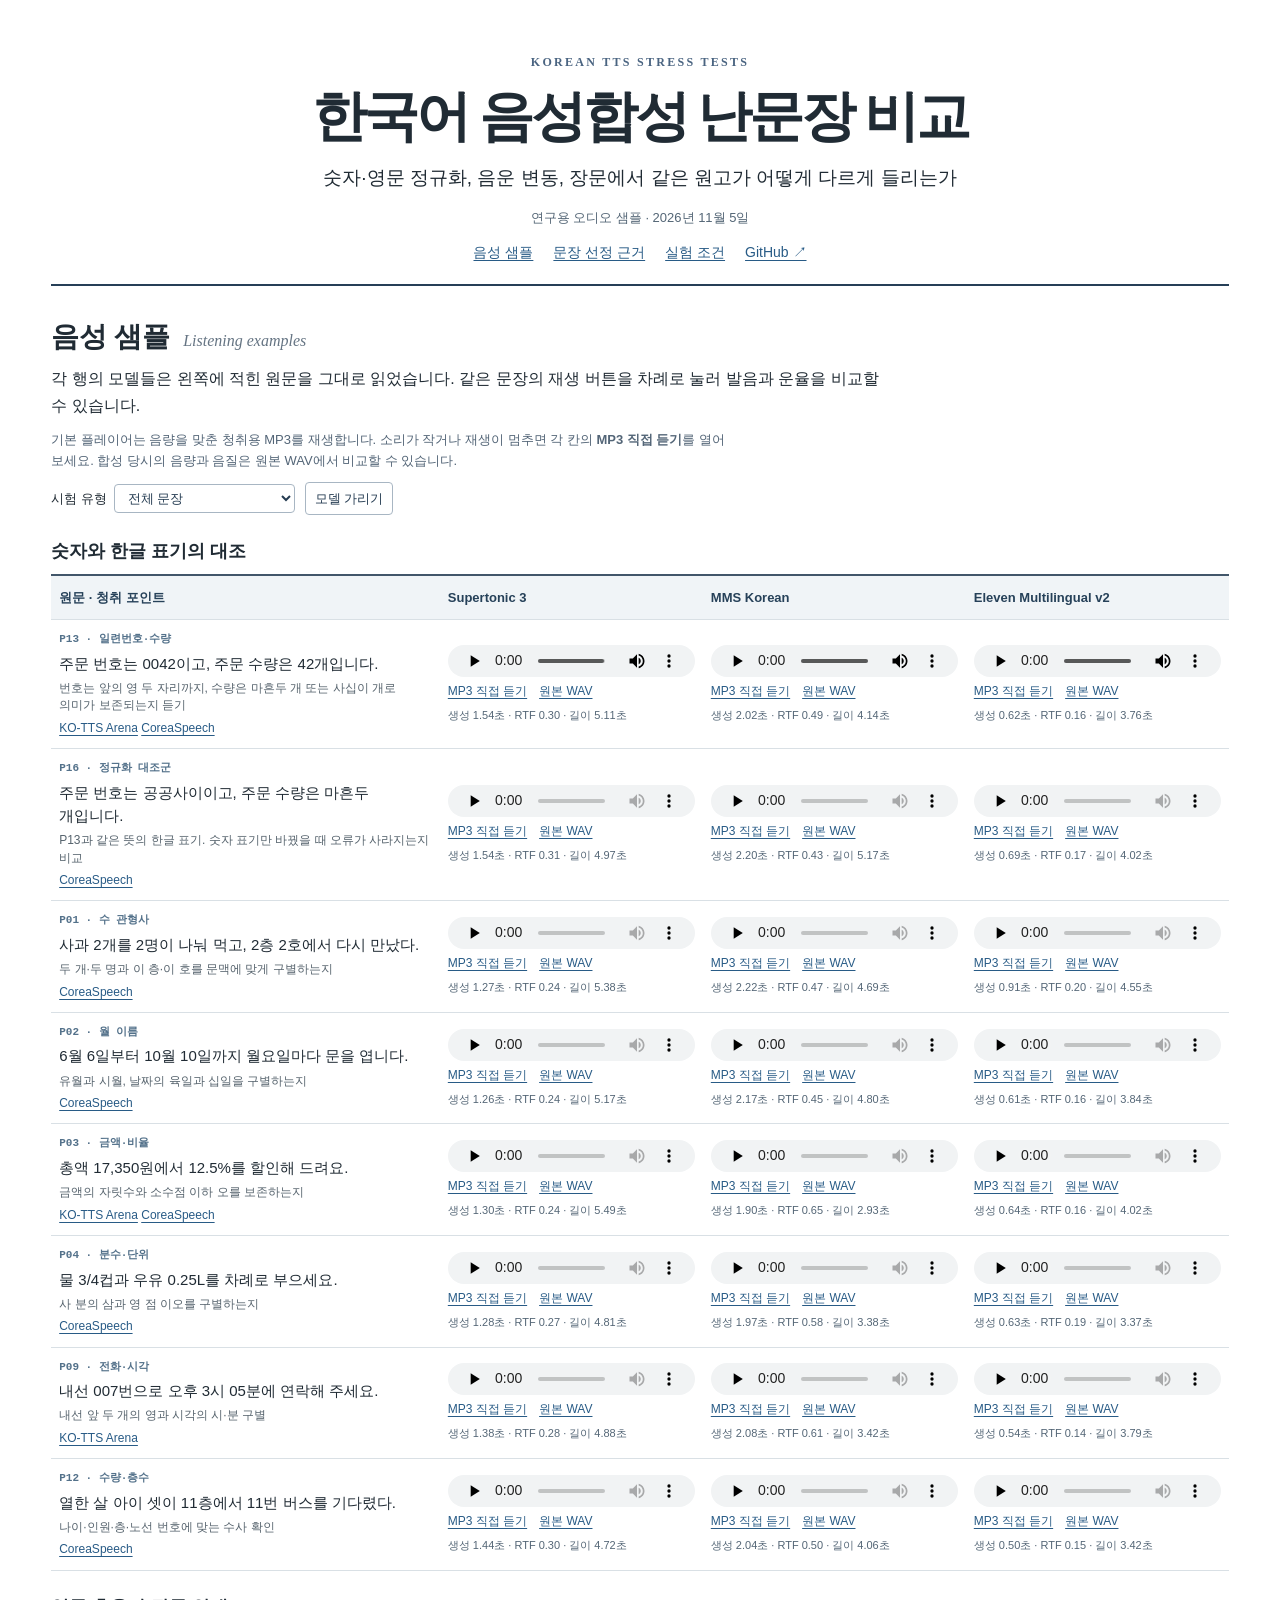
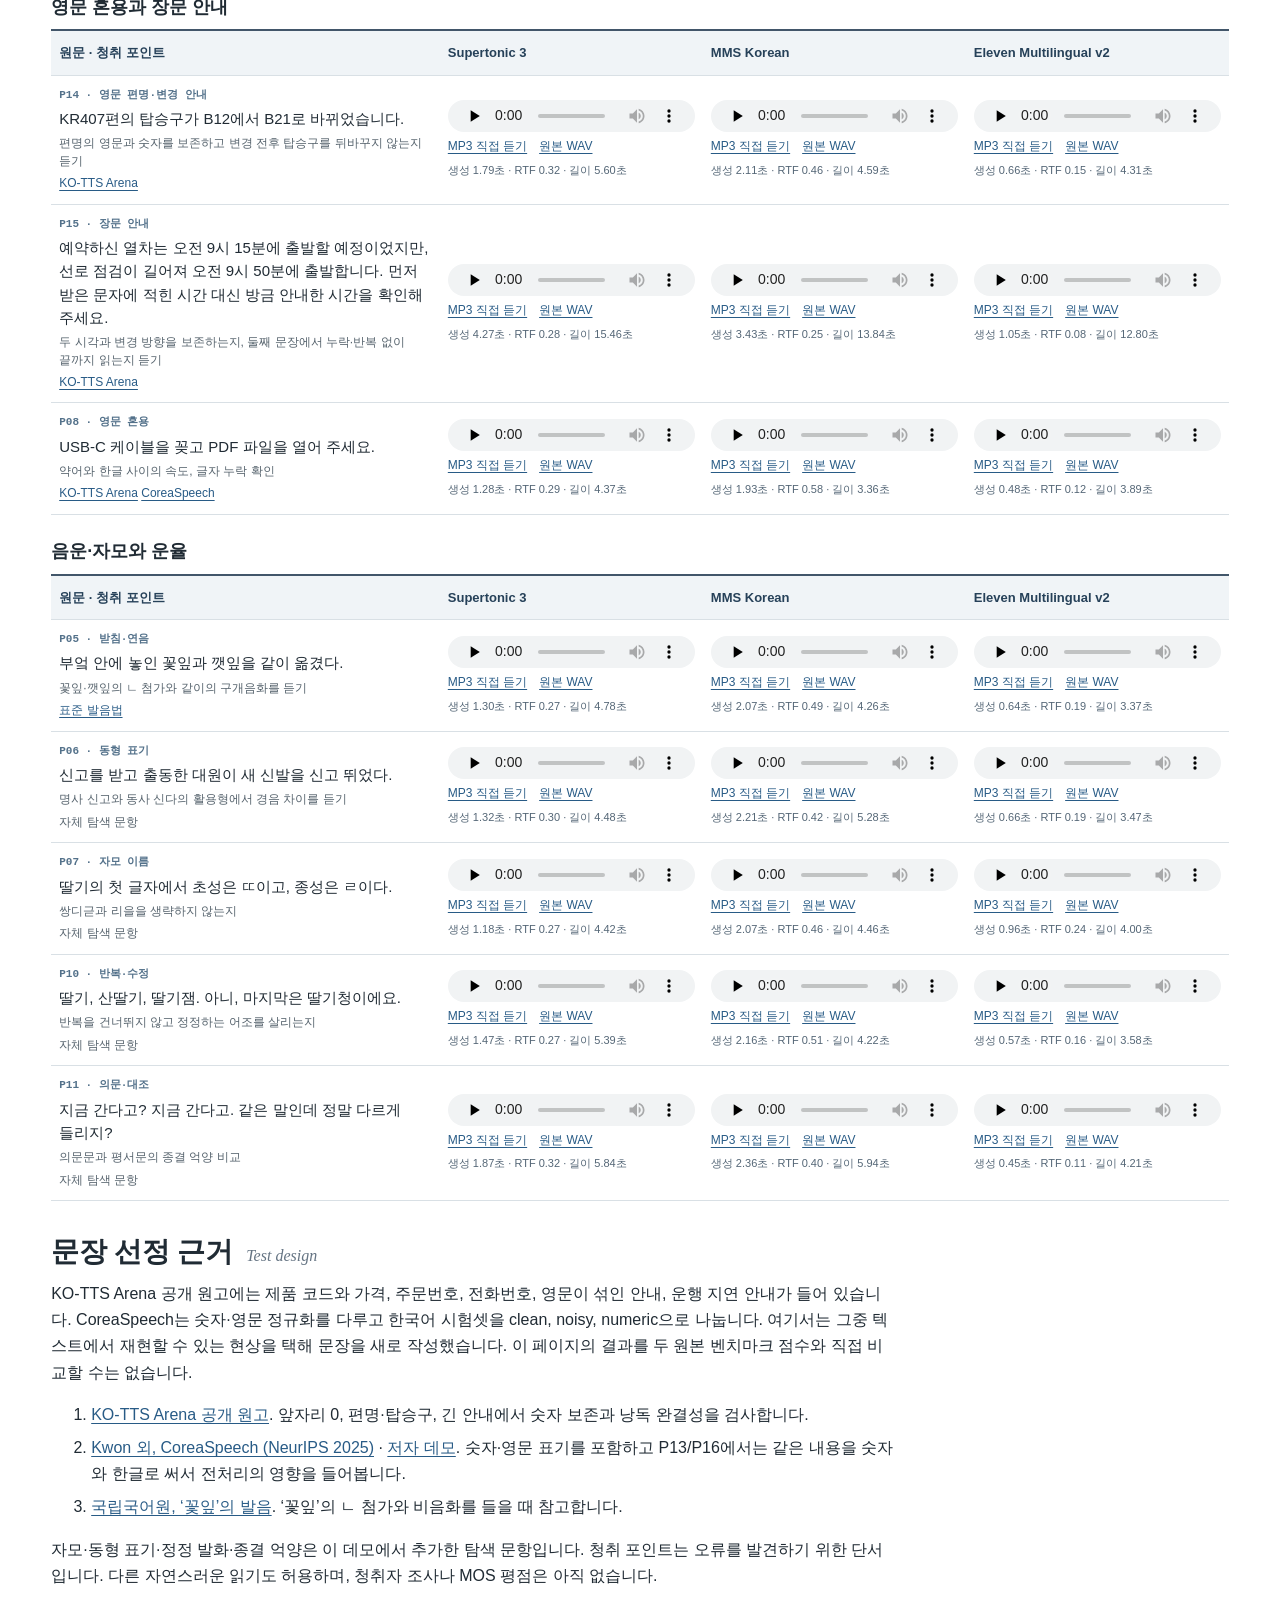
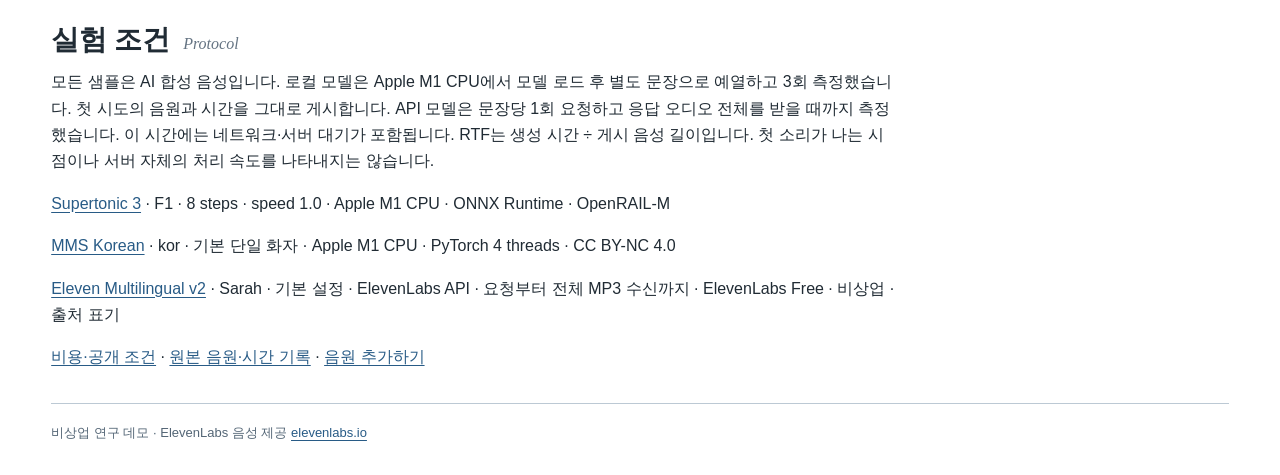
==== index.html @ 8723a8aa "Offer level-matched MP3 playback with direct links and original WAV fallback" ====
<!doctype html>
<html lang="ko"><head><meta charset="utf-8"><meta name="viewport" content="width=device-width, initial-scale=1"><title>한국어 음성합성 난문장 비교 · Korean TTS Stress Tests | elevenlabs.io</title><link rel="stylesheet" href="style.css?v=listen2"></head>
<body><main>
<header><p class="eyebrow">KOREAN TTS STRESS TESTS</p><h1>한국어 음성합성 난문장 비교</h1><p class="subtitle">숫자·영문 정규화, 음운 변동, 장문에서 같은 원고가 어떻게 다르게 들리는가</p><p class="byline">연구용 오디오 샘플 · 2026년 11월 5일</p><nav><a href="#samples">음성 샘플</a><a href="#design">문장 선정 근거</a><a href="#methods">실험 조건</a><a href="https://github.com/june-oh/korean-tts-bench">GitHub ↗</a></nav></header>
<section id="samples"><h2>음성 샘플 <small>Listening examples</small></h2>
<p>각 행의 모델들은 왼쪽에 적힌 원문을 그대로 읽었습니다. 같은 문장의 재생 버튼을 차례로 눌러 발음과 운율을 비교할 수 있습니다.</p>
<p class="audio-help">기본 플레이어는 음량을 맞춘 청취용 MP3를 재생합니다. 소리가 작거나 재생이 멈추면 각 칸의 <b>MP3 직접 듣기</b>를 열어 보세요. 합성 당시의 음량과 음질은 원본 WAV에서 비교할 수 있습니다.</p><div class="tools"><label>시험 유형 <select id="group"><option value="">전체 문장</option></select></label><button id="blind" aria-pressed="false">모델 가리기</button></div>
<div id="tables" aria-live="polite">음원 목록을 불러오는 중…</div></section>
<section id="design"><h2>문장 선정 근거 <small>Test design</small></h2>
<p>KO-TTS Arena 공개 원고에는 제품 코드와 가격, 주문번호, 전화번호, 영문이 섞인 안내, 운행 지연 안내가 들어 있습니다. CoreaSpeech는 숫자·영문 정규화를 다루고 한국어 시험셋을 clean, noisy, numeric으로 나눕니다. 여기서는 그중 텍스트에서 재현할 수 있는 현상을 택해 문장을 새로 작성했습니다. 이 페이지의 결과를 두 원본 벤치마크 점수와 직접 비교할 수는 없습니다.</p>
<ol><li id="ref-arena"><a href="https://huggingface.co/spaces/channelcorp/KO-TTS-Arena/blob/30278887183752f87eae32811a807651845f886c/ko_prompts.json">KO-TTS Arena 공개 원고</a>. 앞자리 0, 편명·탑승구, 긴 안내에서 숫자 보존과 낭독 완결성을 검사합니다.</li>
<li id="ref-corea"><a href="https://openreview.net/forum?id=8nHq0IIwpd">Kwon 외, CoreaSpeech (NeurIPS 2025)</a> · <a href="https://coreaspeech.github.io/demo/">저자 데모</a>. 숫자·영문 표기를 포함하고 P13/P16에서는 같은 내용을 숫자와 한글로 써서 전처리의 영향을 들어봅니다.</li>
<li id="ref-nikl"><a href="https://www.korean.go.kr/front/onlineQna/onlineQnaView.do?mn_id=216&amp;qna_seq=313560">국립국어원, ‘꽃잎’의 발음</a>. ‘꽃잎’의 ㄴ 첨가와 비음화를 들을 때 참고합니다.</li></ol>
<p>자모·동형 표기·정정 발화·종결 억양은 이 데모에서 추가한 탐색 문항입니다. 청취 포인트는 오류를 발견하기 위한 단서입니다. 다른 자연스러운 읽기도 허용하며, 청취자 조사나 MOS 평점은 아직 없습니다.</p></section>
<section id="methods"><h2>실험 조건 <small>Protocol</small></h2>
<p>모든 샘플은 AI 합성 음성입니다. 로컬 모델은 Apple M1 CPU에서 모델 로드 후 별도 문장으로 예열하고 3회 측정했습니다. 첫 시도의 음원과 시간을 그대로 게시합니다. API 모델은 문장당 1회 요청하고 응답 오디오 전체를 받을 때까지 측정했습니다. 이 시간에는 네트워크·서버 대기가 포함됩니다. RTF는 생성 시간 ÷ 게시 음성 길이입니다. 첫 소리가 나는 시점이나 서버 자체의 처리 속도를 나타내지는 않습니다.</p><div id="models"></div>
<p><a href="https://github.com/june-oh/korean-tts-bench#비용과-공개-조건">비용·공개 조건</a> · <a href="https://github.com/june-oh/korean-tts-bench/tree/main/audio">원본 음원·시간 기록</a> · <a href="https://github.com/june-oh/korean-tts-bench#음원-추가하기">음원 추가하기</a></p></section>
<footer>비상업 연구 데모 · ElevenLabs 음성 제공 <a href="https://elevenlabs.io/">elevenlabs.io</a></footer>
</main><script type="module" src="app.js?v=listen2"></script></body></html>
---- style.css ----
:root{font-family:-apple-system,BlinkMacSystemFont,"Apple SD Gothic Neo","Malgun Gothic",sans-serif;color:#202b34;background:#fff;line-height:1.65;scroll-behavior:smooth}*{box-sizing:border-box}body{margin:0}main{max-width:1340px;margin:auto;padding:0 clamp(16px,4vw,60px)}a{color:#285b86;text-underline-offset:3px}header{text-align:center;padding:42px 0 20px;border-bottom:2px solid #263f57}h1,h2{font-family:ui-serif,Georgia,"AppleMyungjo","Nanum Myeongjo",serif}h1{font-size:clamp(30px,5vw,55px);line-height:1.23;letter-spacing:-.055em;margin:12px 0}.eyebrow{font:600 12px/1.4 Georgia,serif;letter-spacing:.19em;color:#4a6481}.subtitle{font-size:clamp(15px,2vw,19px);margin:9px 0}.byline,footer,.meta{color:#546676;font-size:13px}nav{display:flex;justify-content:center;gap:20px;flex-wrap:wrap;font-size:14px}section{margin:32px 0;scroll-margin-top:12px}h2{margin:0 0 6px;font-size:28px;line-height:1.35}h2 small{font:italic 16px Georgia,serif;color:#657483;margin-left:6px}section>p{max-width:95ch;margin:10px 0}h3{font-size:18px;margin:22px 0 7px}.tools{display:flex;align-items:center;gap:10px;font-size:13px}.tools select,button{font:inherit;color:#253c52;background:#fff;border:1px solid #a8b6c3;border-radius:4px;padding:5px 9px}.tools label{display:flex;align-items:center;gap:7px}button,select{cursor:pointer}button[aria-pressed=true]{background:#243e59;color:white}.scroll{overflow-x:auto}table{width:100%;border-collapse:collapse;table-layout:fixed;border-top:2px solid #42566a}th,td{padding:11px 8px;border-bottom:1px solid #d9e0e5;vertical-align:middle}thead th{font-size:13px;background:#f0f4f7;color:#264159;text-align:left}tbody th{font-size:15px;text-align:left;font-weight:500;line-height:1.55;word-break:keep-all}.code{font:600 11px/1.5 ui-monospace,monospace;color:#53718a;display:block;margin-bottom:4px}.hint{display:block;font-size:12px;line-height:1.45;color:#56636d;font-weight:400;margin-top:5px}audio{display:block;width:100%;height:32px}.meta{font-size:11px;margin:4px 0 0;font-variant-numeric:tabular-nums}footer{border-top:1px solid #bcc9d4;padding:18px 0 32px}#design,#methods{max-width:96ch}li{margin:.4em 0}@media(max-width:800px){header{padding-top:25px}.scroll table{min-width:740px}nav{gap:12px}.scroll{padding-bottom:5px}h2{font-size:23px}.scroll:focus-visible{outline:2px solid #285b86}}

.filelinks{display:flex;flex-wrap:wrap;gap:3px 12px;font-size:12px;margin-top:5px}.audio-help{color:#536577;font-size:13px}
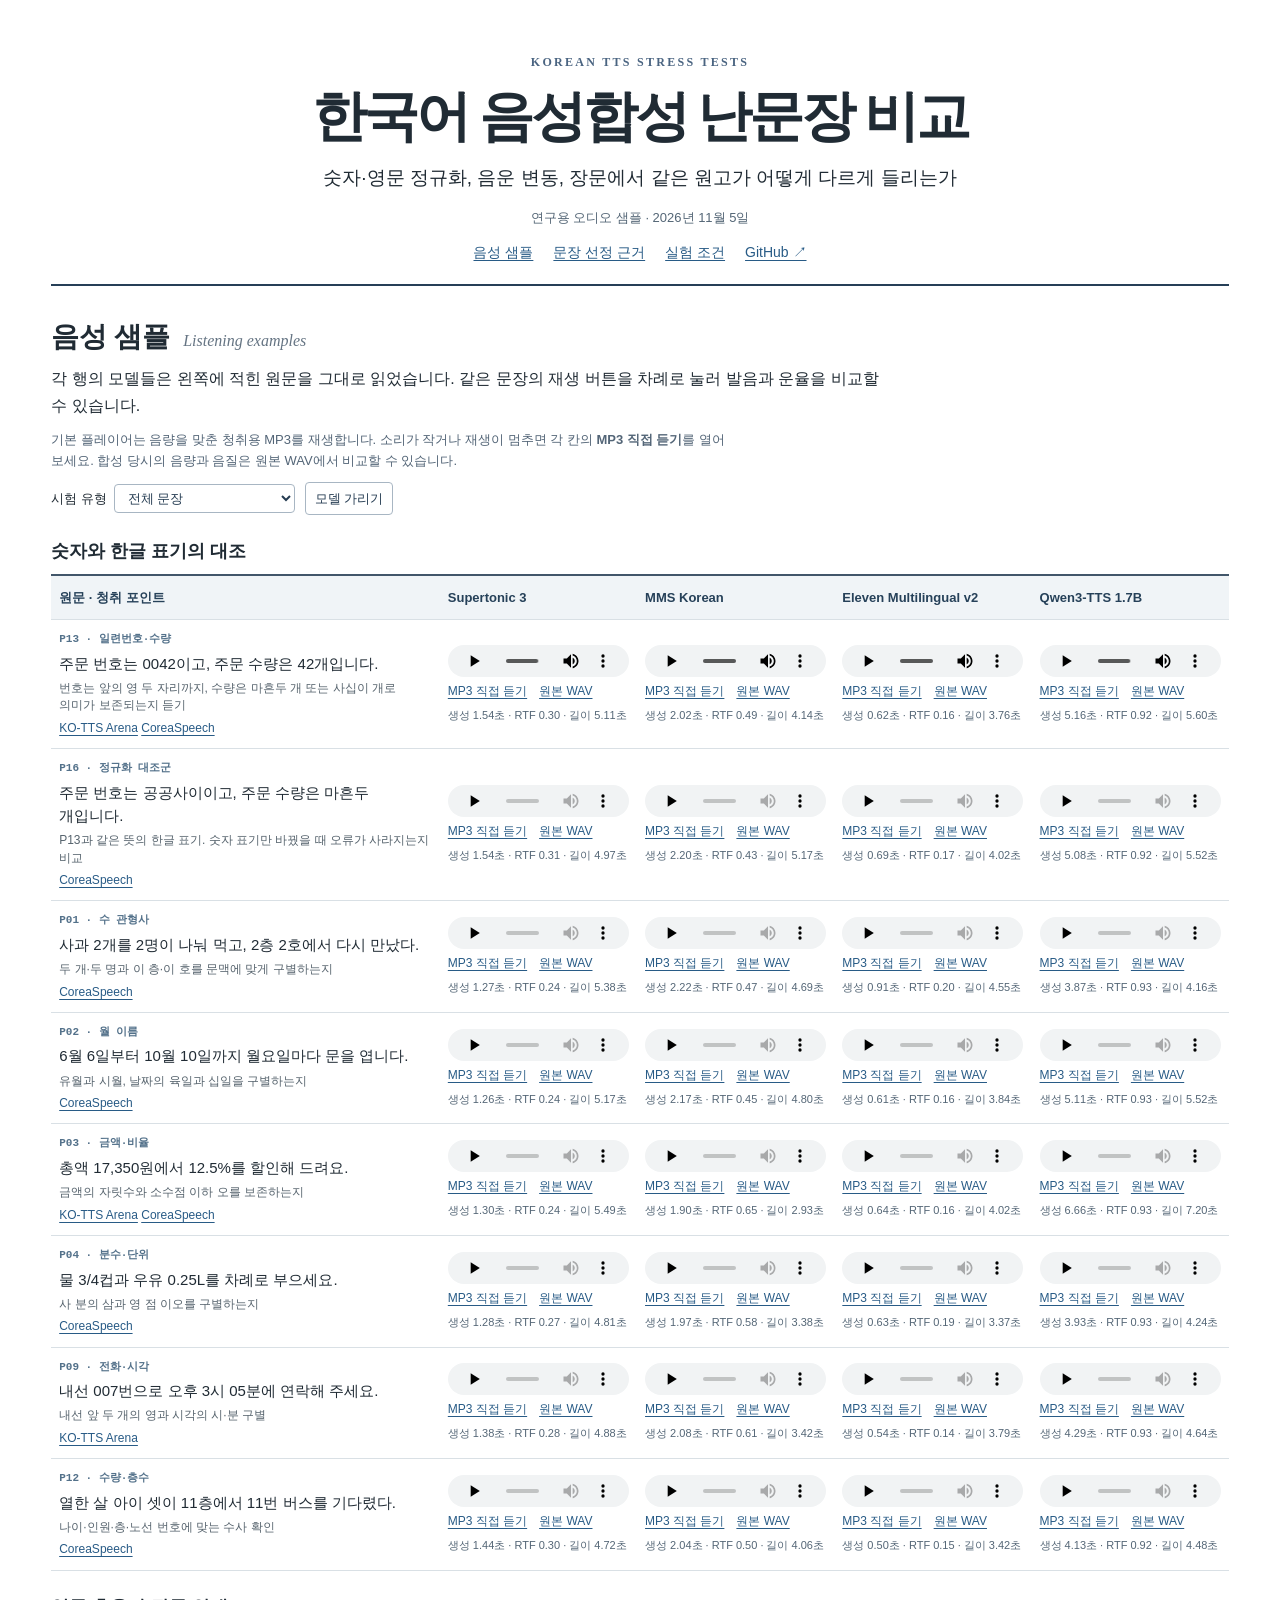
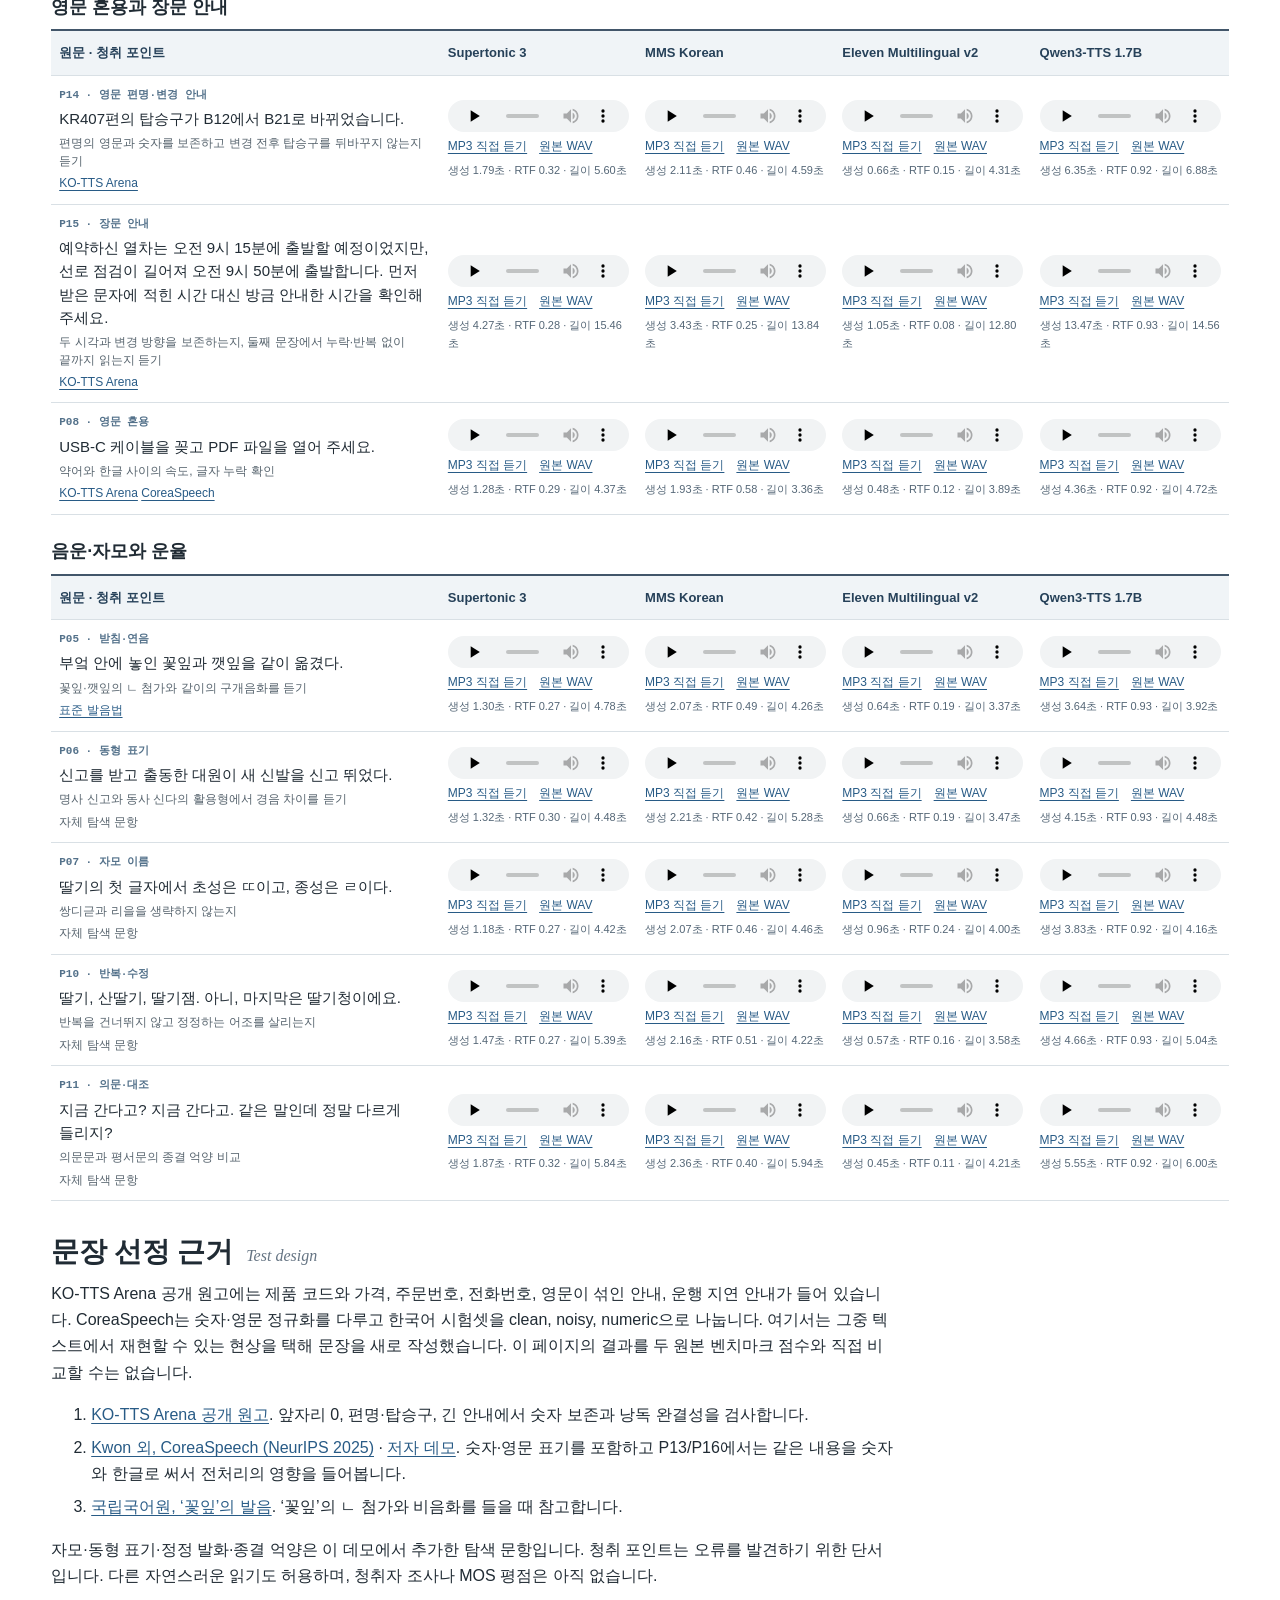
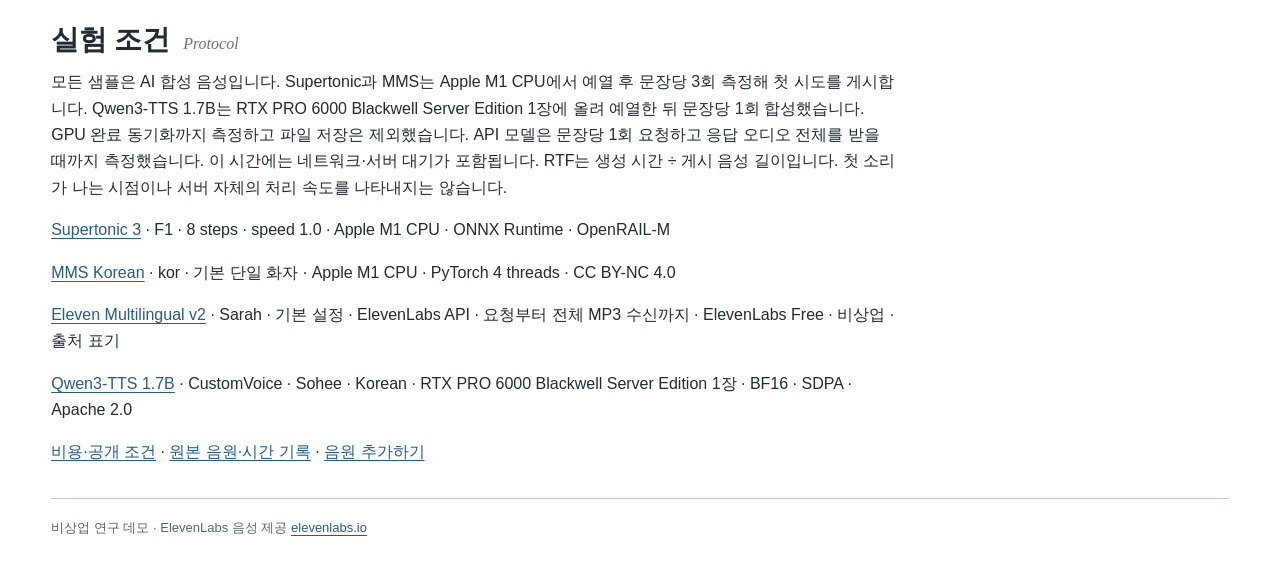
==== commit 33d6e2b3: "Add 16 measured Qwen3-TTS CustomVoice samples from an on-prem Blackwell GPU" ====
--- a/index.html
+++ b/index.html
@@ -1,5 +1,5 @@
 <!doctype html>
-<html lang="ko"><head><meta charset="utf-8"><meta name="viewport" content="width=device-width, initial-scale=1"><title>한국어 음성합성 난문장 비교 · Korean TTS Stress Tests | elevenlabs.io</title><link rel="stylesheet" href="style.css?v=listen2"></head>
+<html lang="ko"><head><meta charset="utf-8"><meta name="viewport" content="width=device-width, initial-scale=1"><title>한국어 음성합성 난문장 비교 · Korean TTS Stress Tests | elevenlabs.io</title><link rel="stylesheet" href="style.css?v=listen4"></head>
 <body><main>
 <header><p class="eyebrow">KOREAN TTS STRESS TESTS</p><h1>한국어 음성합성 난문장 비교</h1><p class="subtitle">숫자·영문 정규화, 음운 변동, 장문에서 같은 원고가 어떻게 다르게 들리는가</p><p class="byline">연구용 오디오 샘플 · 2026년 11월 5일</p><nav><a href="#samples">음성 샘플</a><a href="#design">문장 선정 근거</a><a href="#methods">실험 조건</a><a href="https://github.com/june-oh/korean-tts-bench">GitHub ↗</a></nav></header>
 <section id="samples"><h2>음성 샘플 <small>Listening examples</small></h2>
@@ -13,7 +13,7 @@
 <li id="ref-nikl"><a href="https://www.korean.go.kr/front/onlineQna/onlineQnaView.do?mn_id=216&amp;qna_seq=313560">국립국어원, ‘꽃잎’의 발음</a>. ‘꽃잎’의 ㄴ 첨가와 비음화를 들을 때 참고합니다.</li></ol>
 <p>자모·동형 표기·정정 발화·종결 억양은 이 데모에서 추가한 탐색 문항입니다. 청취 포인트는 오류를 발견하기 위한 단서입니다. 다른 자연스러운 읽기도 허용하며, 청취자 조사나 MOS 평점은 아직 없습니다.</p></section>
 <section id="methods"><h2>실험 조건 <small>Protocol</small></h2>
-<p>모든 샘플은 AI 합성 음성입니다. 로컬 모델은 Apple M1 CPU에서 모델 로드 후 별도 문장으로 예열하고 3회 측정했습니다. 첫 시도의 음원과 시간을 그대로 게시합니다. API 모델은 문장당 1회 요청하고 응답 오디오 전체를 받을 때까지 측정했습니다. 이 시간에는 네트워크·서버 대기가 포함됩니다. RTF는 생성 시간 ÷ 게시 음성 길이입니다. 첫 소리가 나는 시점이나 서버 자체의 처리 속도를 나타내지는 않습니다.</p><div id="models"></div>
+<p>모든 샘플은 AI 합성 음성입니다. Supertonic과 MMS는 Apple M1 CPU에서 예열 후 문장당 3회 측정해 첫 시도를 게시합니다. Qwen3-TTS 1.7B는 RTX PRO 6000 Blackwell Server Edition 1장에 올려 예열한 뒤 문장당 1회 합성했습니다. GPU 완료 동기화까지 측정하고 파일 저장은 제외했습니다. API 모델은 문장당 1회 요청하고 응답 오디오 전체를 받을 때까지 측정했습니다. 이 시간에는 네트워크·서버 대기가 포함됩니다. RTF는 생성 시간 ÷ 게시 음성 길이입니다. 첫 소리가 나는 시점이나 서버 자체의 처리 속도를 나타내지는 않습니다.</p><div id="models"></div>
 <p><a href="https://github.com/june-oh/korean-tts-bench#비용과-공개-조건">비용·공개 조건</a> · <a href="https://github.com/june-oh/korean-tts-bench/tree/main/audio">원본 음원·시간 기록</a> · <a href="https://github.com/june-oh/korean-tts-bench#음원-추가하기">음원 추가하기</a></p></section>
 <footer>비상업 연구 데모 · ElevenLabs 음성 제공 <a href="https://elevenlabs.io/">elevenlabs.io</a></footer>
-</main><script type="module" src="app.js?v=listen2"></script></body></html>
+</main><script type="module" src="app.js?v=listen4"></script></body></html>
--- a/style.css
+++ b/style.css
@@ -1,3 +1,5 @@
 :root{font-family:-apple-system,BlinkMacSystemFont,"Apple SD Gothic Neo","Malgun Gothic",sans-serif;color:#202b34;background:#fff;line-height:1.65;scroll-behavior:smooth}*{box-sizing:border-box}body{margin:0}main{max-width:1340px;margin:auto;padding:0 clamp(16px,4vw,60px)}a{color:#285b86;text-underline-offset:3px}header{text-align:center;padding:42px 0 20px;border-bottom:2px solid #263f57}h1,h2{font-family:ui-serif,Georgia,"AppleMyungjo","Nanum Myeongjo",serif}h1{font-size:clamp(30px,5vw,55px);line-height:1.23;letter-spacing:-.055em;margin:12px 0}.eyebrow{font:600 12px/1.4 Georgia,serif;letter-spacing:.19em;color:#4a6481}.subtitle{font-size:clamp(15px,2vw,19px);margin:9px 0}.byline,footer,.meta{color:#546676;font-size:13px}nav{display:flex;justify-content:center;gap:20px;flex-wrap:wrap;font-size:14px}section{margin:32px 0;scroll-margin-top:12px}h2{margin:0 0 6px;font-size:28px;line-height:1.35}h2 small{font:italic 16px Georgia,serif;color:#657483;margin-left:6px}section>p{max-width:95ch;margin:10px 0}h3{font-size:18px;margin:22px 0 7px}.tools{display:flex;align-items:center;gap:10px;font-size:13px}.tools select,button{font:inherit;color:#253c52;background:#fff;border:1px solid #a8b6c3;border-radius:4px;padding:5px 9px}.tools label{display:flex;align-items:center;gap:7px}button,select{cursor:pointer}button[aria-pressed=true]{background:#243e59;color:white}.scroll{overflow-x:auto}table{width:100%;border-collapse:collapse;table-layout:fixed;border-top:2px solid #42566a}th,td{padding:11px 8px;border-bottom:1px solid #d9e0e5;vertical-align:middle}thead th{font-size:13px;background:#f0f4f7;color:#264159;text-align:left}tbody th{font-size:15px;text-align:left;font-weight:500;line-height:1.55;word-break:keep-all}.code{font:600 11px/1.5 ui-monospace,monospace;color:#53718a;display:block;margin-bottom:4px}.hint{display:block;font-size:12px;line-height:1.45;color:#56636d;font-weight:400;margin-top:5px}audio{display:block;width:100%;height:32px}.meta{font-size:11px;margin:4px 0 0;font-variant-numeric:tabular-nums}footer{border-top:1px solid #bcc9d4;padding:18px 0 32px}#design,#methods{max-width:96ch}li{margin:.4em 0}@media(max-width:800px){header{padding-top:25px}.scroll table{min-width:740px}nav{gap:12px}.scroll{padding-bottom:5px}h2{font-size:23px}.scroll:focus-visible{outline:2px solid #285b86}}
 
 .filelinks{display:flex;flex-wrap:wrap;gap:3px 12px;font-size:12px;margin-top:5px}.audio-help{color:#536577;font-size:13px}
+
+@media(max-width:980px){.scroll table{min-width:940px}}
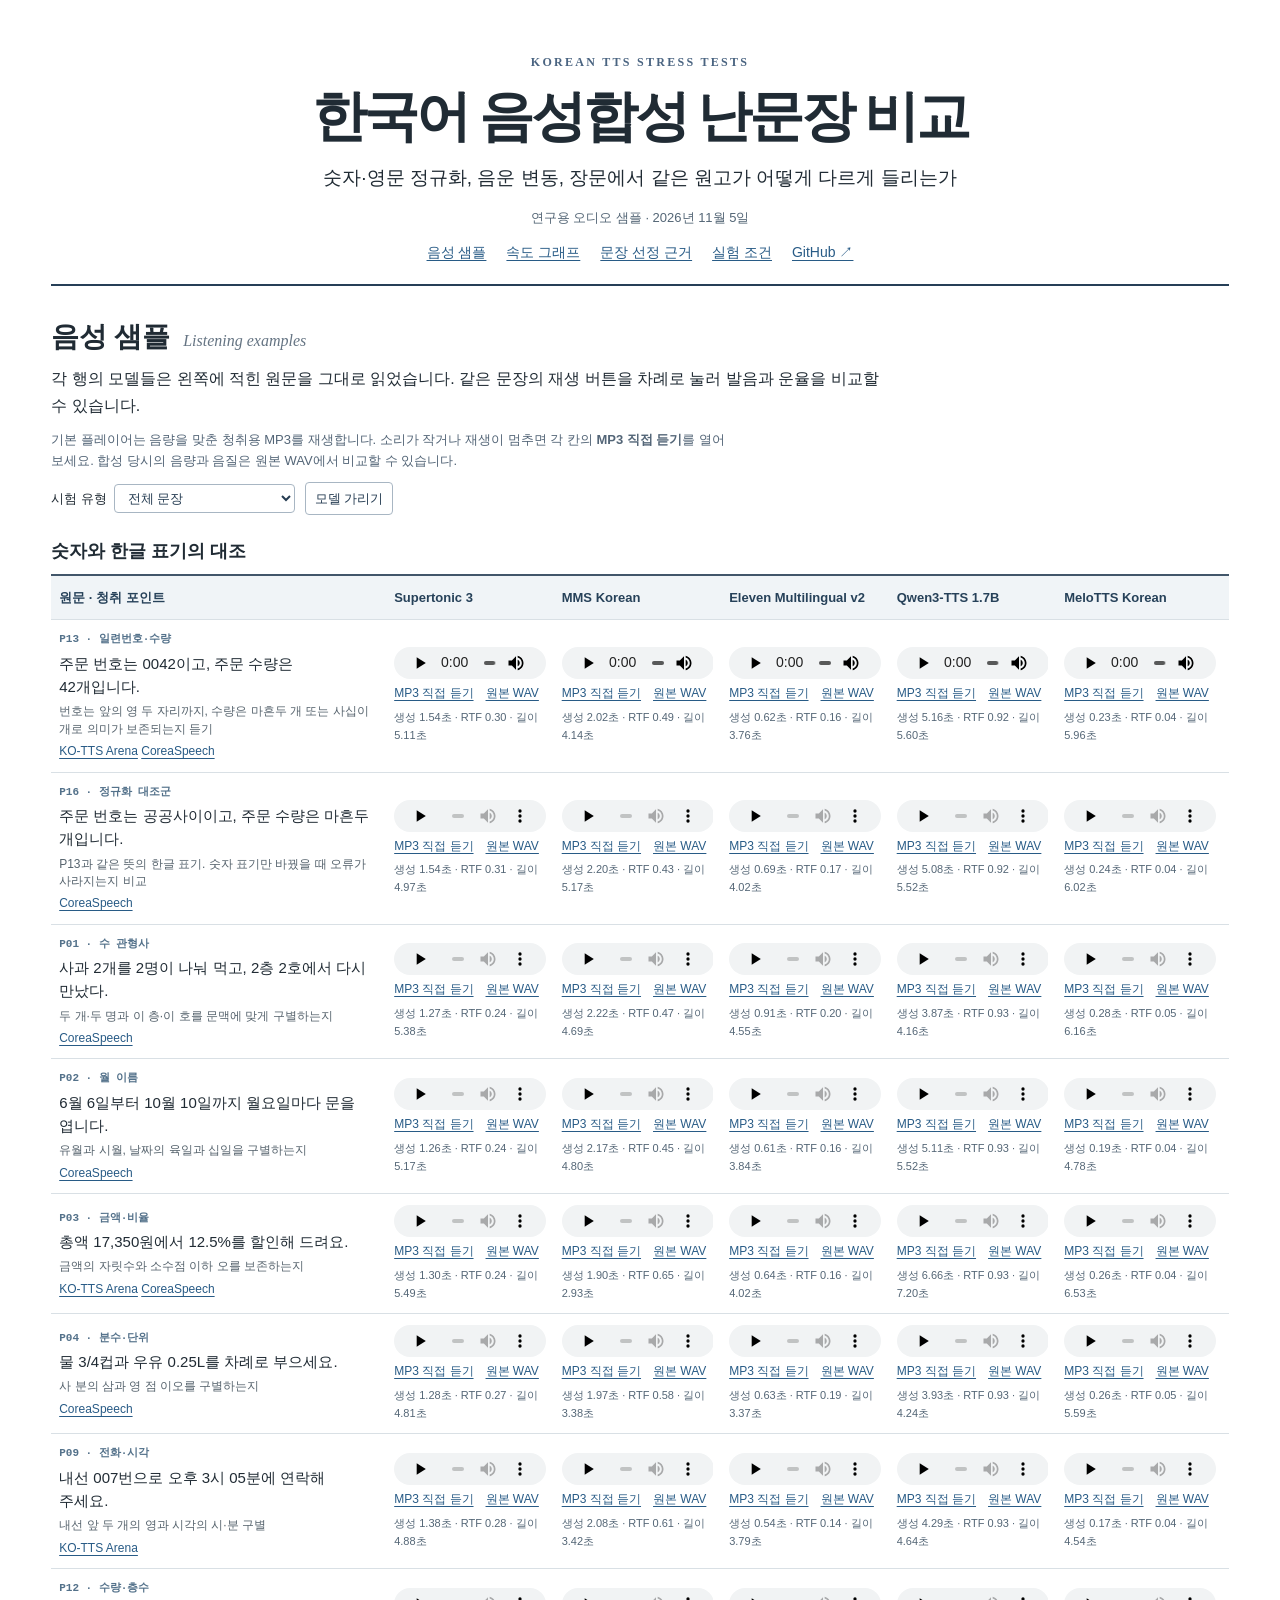
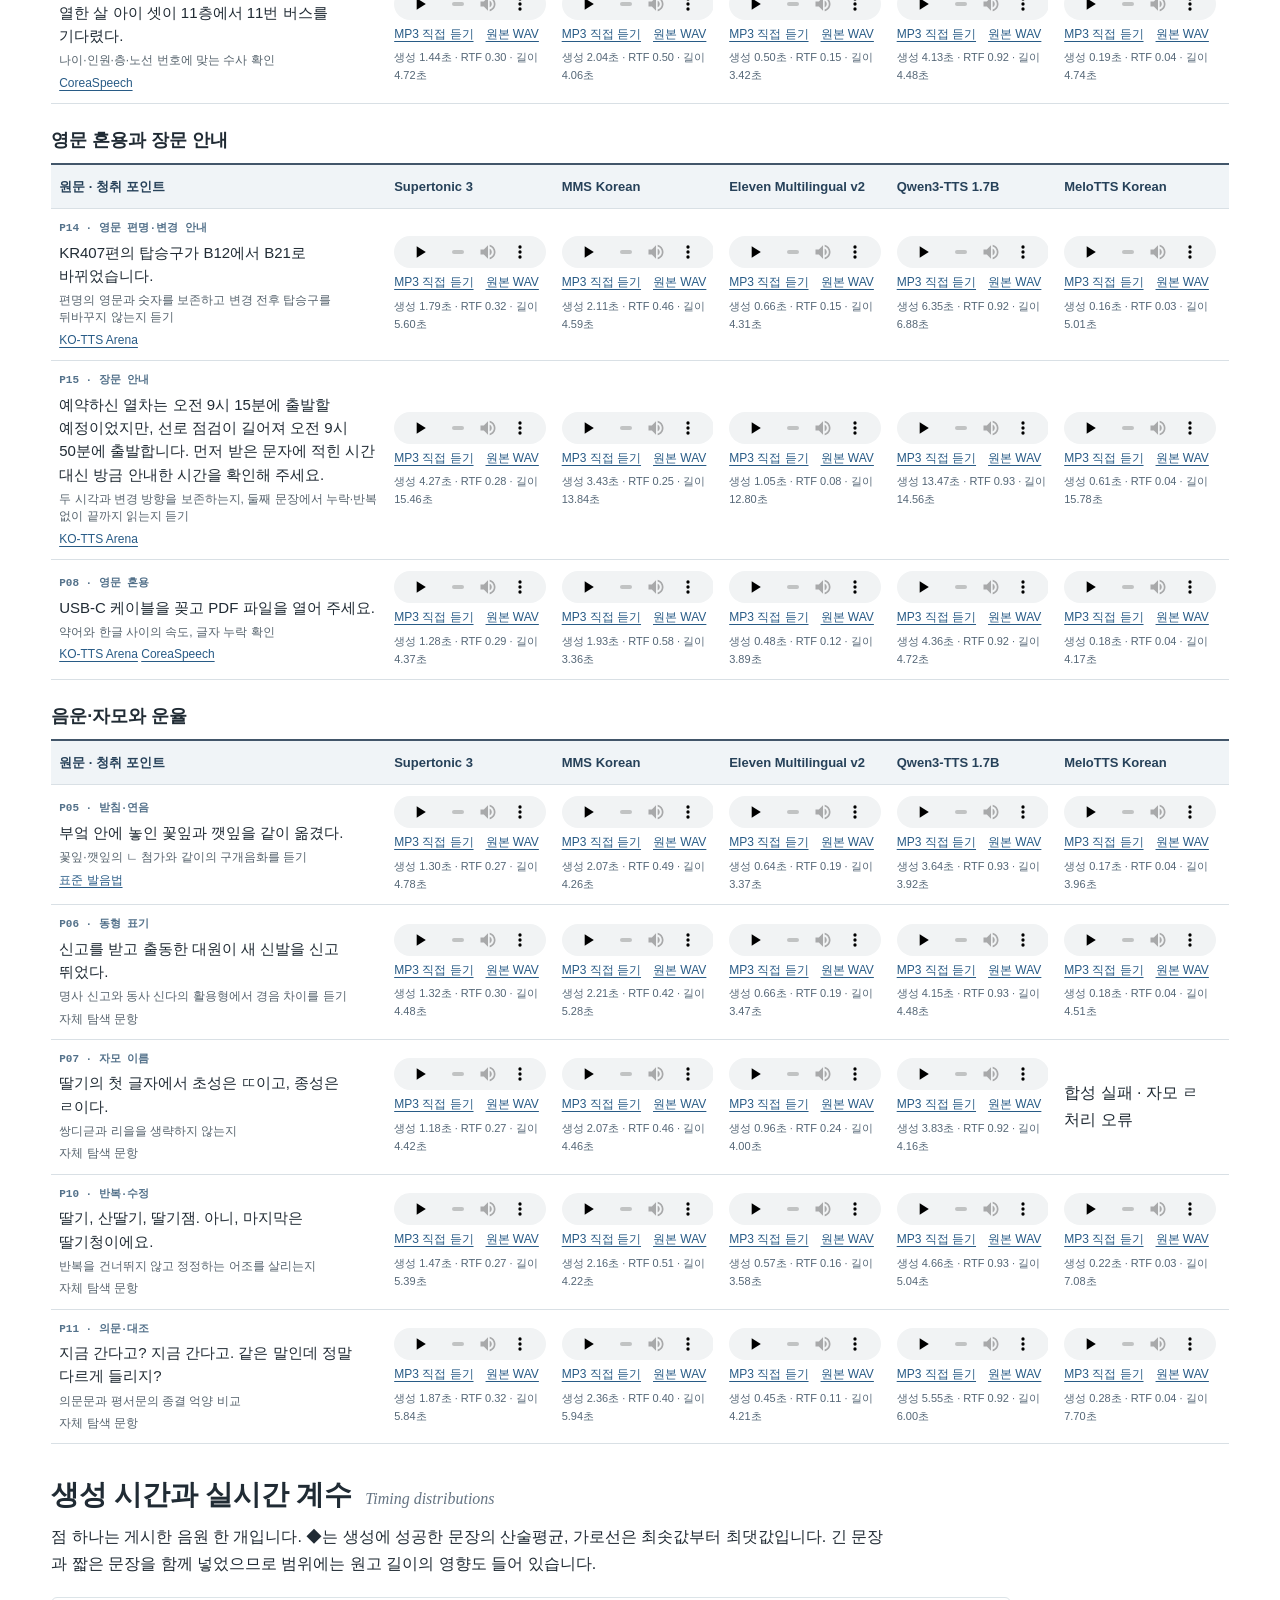
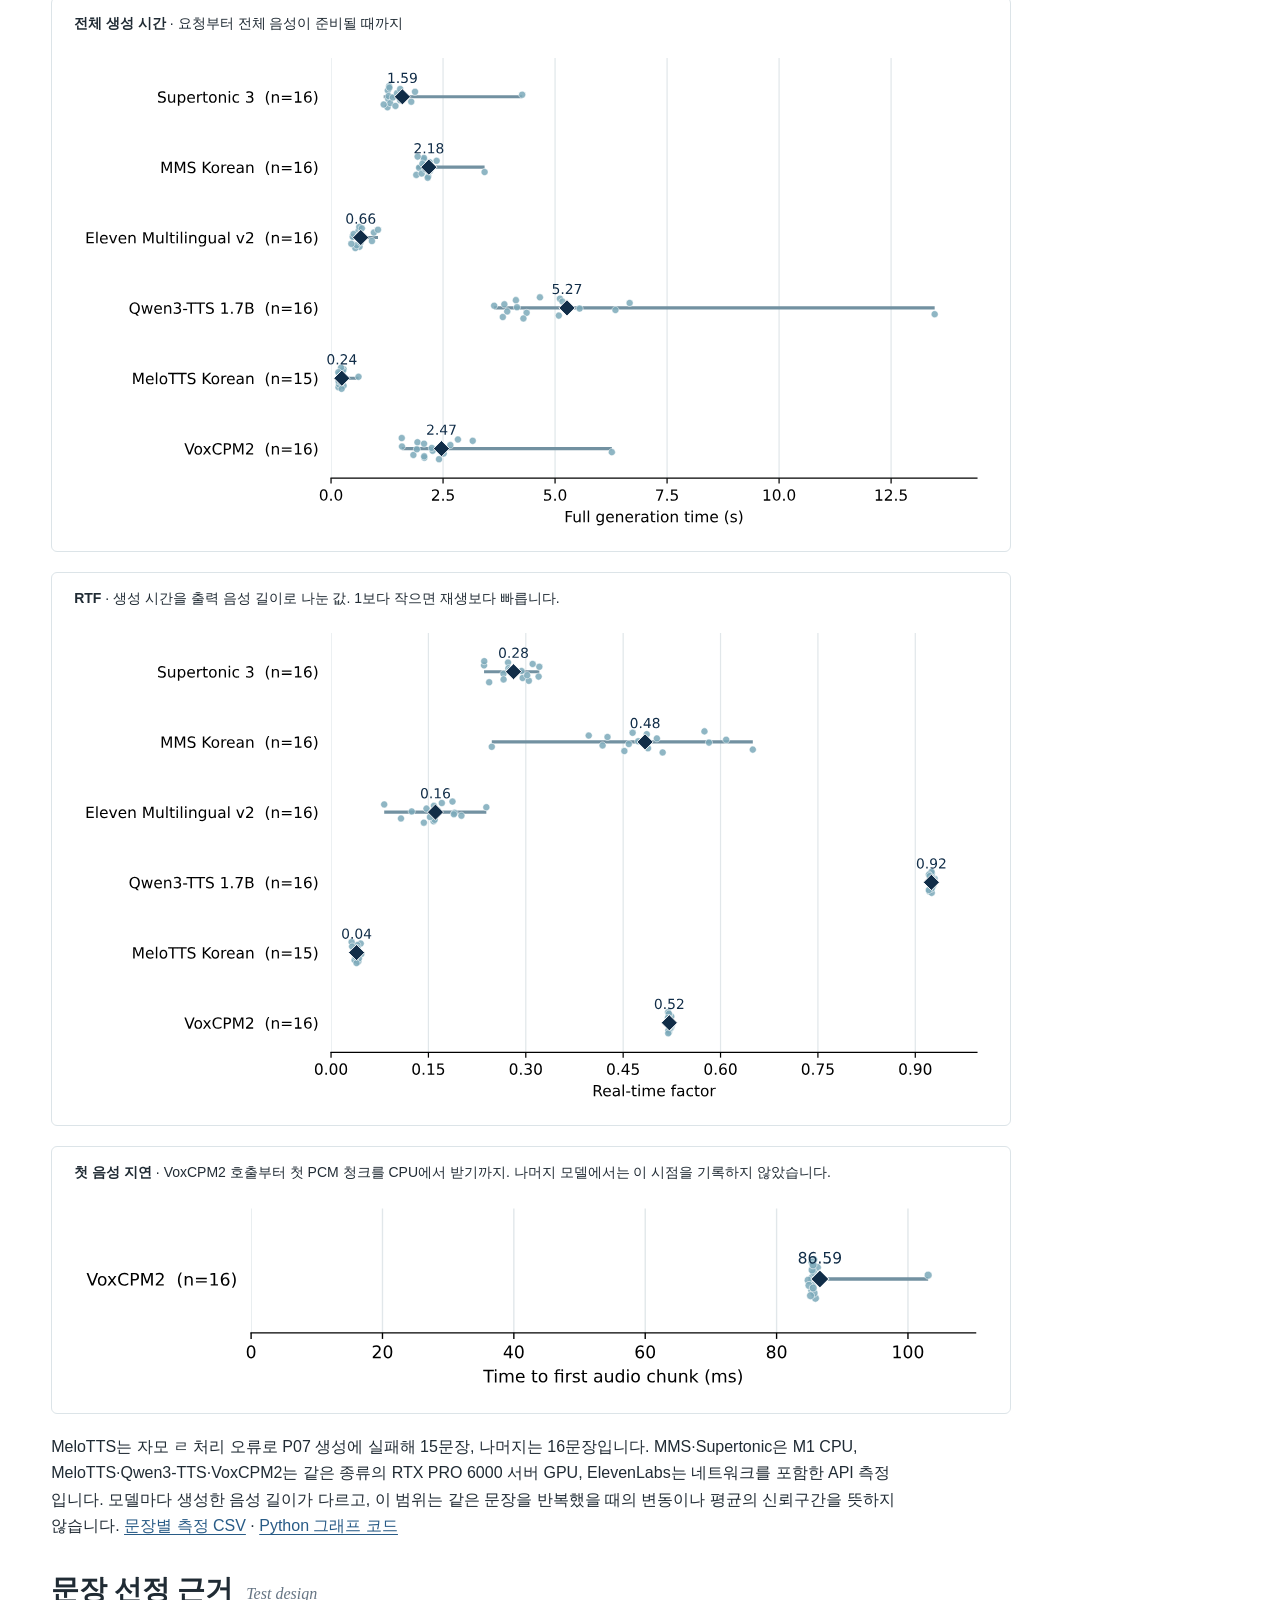
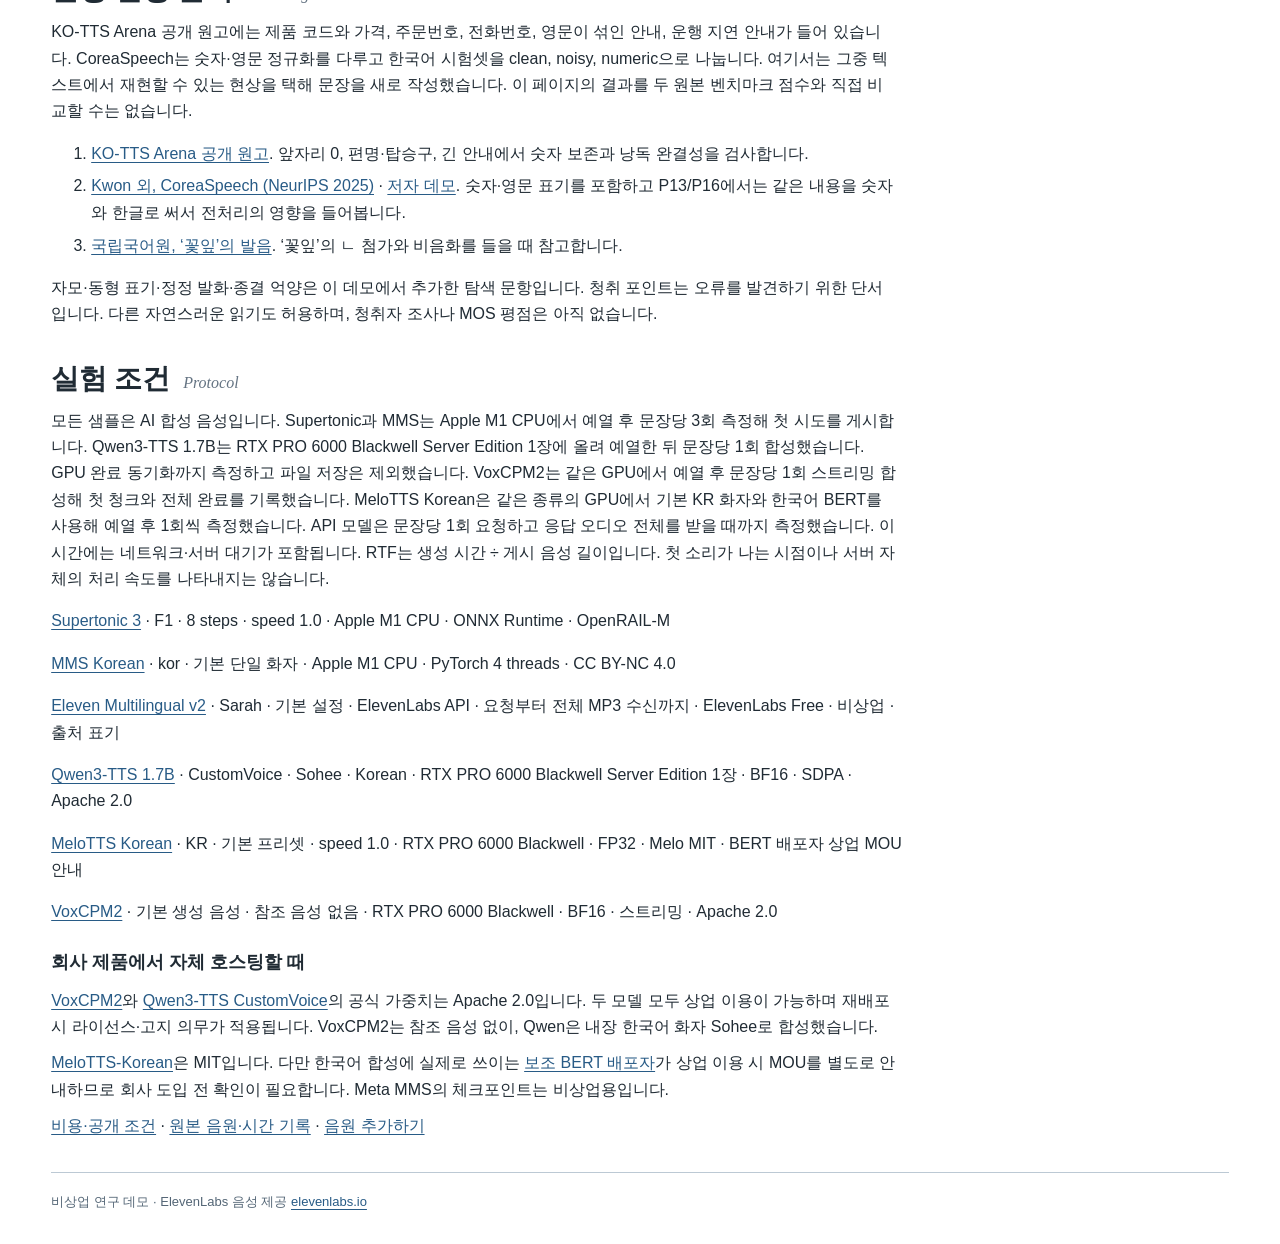
==== commit 343a925f: "Plot measured timing distributions and compare VoxCPM2 and MeloTTS Korean" ====
--- a/index.html
+++ b/index.html
@@ -1,11 +1,17 @@
 <!doctype html>
-<html lang="ko"><head><meta charset="utf-8"><meta name="viewport" content="width=device-width, initial-scale=1"><title>한국어 음성합성 난문장 비교 · Korean TTS Stress Tests | elevenlabs.io</title><link rel="stylesheet" href="style.css?v=listen4"></head>
+<html lang="ko"><head><meta charset="utf-8"><meta name="viewport" content="width=device-width, initial-scale=1"><title>한국어 음성합성 난문장 비교 · Korean TTS Stress Tests | elevenlabs.io</title><link rel="stylesheet" href="style.css?v=plots6"></head>
 <body><main>
-<header><p class="eyebrow">KOREAN TTS STRESS TESTS</p><h1>한국어 음성합성 난문장 비교</h1><p class="subtitle">숫자·영문 정규화, 음운 변동, 장문에서 같은 원고가 어떻게 다르게 들리는가</p><p class="byline">연구용 오디오 샘플 · 2026년 11월 5일</p><nav><a href="#samples">음성 샘플</a><a href="#design">문장 선정 근거</a><a href="#methods">실험 조건</a><a href="https://github.com/june-oh/korean-tts-bench">GitHub ↗</a></nav></header>
+<header><p class="eyebrow">KOREAN TTS STRESS TESTS</p><h1>한국어 음성합성 난문장 비교</h1><p class="subtitle">숫자·영문 정규화, 음운 변동, 장문에서 같은 원고가 어떻게 다르게 들리는가</p><p class="byline">연구용 오디오 샘플 · 2026년 11월 5일</p><nav><a href="#samples">음성 샘플</a><a href="#timing">속도 그래프</a><a href="#design">문장 선정 근거</a><a href="#methods">실험 조건</a><a href="https://github.com/june-oh/korean-tts-bench">GitHub ↗</a></nav></header>
 <section id="samples"><h2>음성 샘플 <small>Listening examples</small></h2>
 <p>각 행의 모델들은 왼쪽에 적힌 원문을 그대로 읽었습니다. 같은 문장의 재생 버튼을 차례로 눌러 발음과 운율을 비교할 수 있습니다.</p>
 <p class="audio-help">기본 플레이어는 음량을 맞춘 청취용 MP3를 재생합니다. 소리가 작거나 재생이 멈추면 각 칸의 <b>MP3 직접 듣기</b>를 열어 보세요. 합성 당시의 음량과 음질은 원본 WAV에서 비교할 수 있습니다.</p><div class="tools"><label>시험 유형 <select id="group"><option value="">전체 문장</option></select></label><button id="blind" aria-pressed="false">모델 가리기</button></div>
 <div id="tables" aria-live="polite">음원 목록을 불러오는 중…</div></section>
+<section id="timing"><h2>생성 시간과 실시간 계수 <small>Timing distributions</small></h2>
+<p>점 하나는 게시한 음원 한 개입니다. ◆는 생성에 성공한 문장의 산술평균, 가로선은 최솟값부터 최댓값입니다. 긴 문장과 짧은 문장을 함께 넣었으므로 범위에는 원고 길이의 영향도 들어 있습니다.</p>
+<figure><figcaption><b>전체 생성 시간</b> · 요청부터 전체 음성이 준비될 때까지</figcaption><img src="figures/completion_s.svg" alt="모델별 성공한 15~16개 문장의 전체 생성 시간과 산술평균, 최솟값, 최댓값(초)"></figure>
+<figure><figcaption><b>RTF</b> · 생성 시간을 출력 음성 길이로 나눈 값. 1보다 작으면 재생보다 빠릅니다.</figcaption><img src="figures/rtf.svg" alt="모델별 성공한 15~16개 문장의 RTF 분포와 평균, 실시간 기준선 1"></figure>
+<figure><figcaption><b>첫 음성 지연</b> · VoxCPM2 호출부터 첫 PCM 청크를 CPU에서 받기까지. 나머지 모델에서는 이 시점을 기록하지 않았습니다.</figcaption><img src="figures/first_audio_ms.svg" alt="VoxCPM2 스트리밍 첫 청크 지연 16개 값과 평균(밀리초)"></figure>
+<p>MeloTTS는 자모 ㄹ 처리 오류로 P07 생성에 실패해 15문장, 나머지는 16문장입니다. MMS·Supertonic은 M1 CPU, MeloTTS·Qwen3-TTS·VoxCPM2는 같은 종류의 RTX PRO 6000 서버 GPU, ElevenLabs는 네트워크를 포함한 API 측정입니다. 모델마다 생성한 음성 길이가 다르고, 이 범위는 같은 문장을 반복했을 때의 변동이나 평균의 신뢰구간을 뜻하지 않습니다. <a href="figures/timings.csv">문장별 측정 CSV</a> · <a href="https://github.com/june-oh/korean-tts-bench/blob/main/scripts/plot_timings.py">Python 그래프 코드</a></p></section>
 <section id="design"><h2>문장 선정 근거 <small>Test design</small></h2>
 <p>KO-TTS Arena 공개 원고에는 제품 코드와 가격, 주문번호, 전화번호, 영문이 섞인 안내, 운행 지연 안내가 들어 있습니다. CoreaSpeech는 숫자·영문 정규화를 다루고 한국어 시험셋을 clean, noisy, numeric으로 나눕니다. 여기서는 그중 텍스트에서 재현할 수 있는 현상을 택해 문장을 새로 작성했습니다. 이 페이지의 결과를 두 원본 벤치마크 점수와 직접 비교할 수는 없습니다.</p>
 <ol><li id="ref-arena"><a href="https://huggingface.co/spaces/channelcorp/KO-TTS-Arena/blob/30278887183752f87eae32811a807651845f886c/ko_prompts.json">KO-TTS Arena 공개 원고</a>. 앞자리 0, 편명·탑승구, 긴 안내에서 숫자 보존과 낭독 완결성을 검사합니다.</li>
@@ -13,7 +19,10 @@
 <li id="ref-nikl"><a href="https://www.korean.go.kr/front/onlineQna/onlineQnaView.do?mn_id=216&amp;qna_seq=313560">국립국어원, ‘꽃잎’의 발음</a>. ‘꽃잎’의 ㄴ 첨가와 비음화를 들을 때 참고합니다.</li></ol>
 <p>자모·동형 표기·정정 발화·종결 억양은 이 데모에서 추가한 탐색 문항입니다. 청취 포인트는 오류를 발견하기 위한 단서입니다. 다른 자연스러운 읽기도 허용하며, 청취자 조사나 MOS 평점은 아직 없습니다.</p></section>
 <section id="methods"><h2>실험 조건 <small>Protocol</small></h2>
-<p>모든 샘플은 AI 합성 음성입니다. Supertonic과 MMS는 Apple M1 CPU에서 예열 후 문장당 3회 측정해 첫 시도를 게시합니다. Qwen3-TTS 1.7B는 RTX PRO 6000 Blackwell Server Edition 1장에 올려 예열한 뒤 문장당 1회 합성했습니다. GPU 완료 동기화까지 측정하고 파일 저장은 제외했습니다. API 모델은 문장당 1회 요청하고 응답 오디오 전체를 받을 때까지 측정했습니다. 이 시간에는 네트워크·서버 대기가 포함됩니다. RTF는 생성 시간 ÷ 게시 음성 길이입니다. 첫 소리가 나는 시점이나 서버 자체의 처리 속도를 나타내지는 않습니다.</p><div id="models"></div>
+<p>모든 샘플은 AI 합성 음성입니다. Supertonic과 MMS는 Apple M1 CPU에서 예열 후 문장당 3회 측정해 첫 시도를 게시합니다. Qwen3-TTS 1.7B는 RTX PRO 6000 Blackwell Server Edition 1장에 올려 예열한 뒤 문장당 1회 합성했습니다. GPU 완료 동기화까지 측정하고 파일 저장은 제외했습니다. VoxCPM2는 같은 GPU에서 예열 후 문장당 1회 스트리밍 합성해 첫 청크와 전체 완료를 기록했습니다. MeloTTS Korean은 같은 종류의 GPU에서 기본 KR 화자와 한국어 BERT를 사용해 예열 후 1회씩 측정했습니다. API 모델은 문장당 1회 요청하고 응답 오디오 전체를 받을 때까지 측정했습니다. 이 시간에는 네트워크·서버 대기가 포함됩니다. RTF는 생성 시간 ÷ 게시 음성 길이입니다. 첫 소리가 나는 시점이나 서버 자체의 처리 속도를 나타내지는 않습니다.</p><div id="models"></div>
+<h3>회사 제품에서 자체 호스팅할 때</h3>
+<p><a href="https://huggingface.co/openbmb/VoxCPM2#license">VoxCPM2</a>와 <a href="https://huggingface.co/Qwen/Qwen3-TTS-12Hz-1.7B-CustomVoice">Qwen3-TTS CustomVoice</a>의 공식 가중치는 Apache 2.0입니다. 두 모델 모두 상업 이용이 가능하며 재배포 시 라이선스·고지 의무가 적용됩니다. VoxCPM2는 참조 음성 없이, Qwen은 내장 한국어 화자 Sohee로 합성했습니다.</p>
+<p><a href="https://huggingface.co/myshell-ai/MeloTTS-Korean">MeloTTS-Korean</a>은 MIT입니다. 다만 한국어 합성에 실제로 쓰이는 <a href="https://github.com/kiyoungkim1/LMkor">보조 BERT 배포자</a>가 상업 이용 시 MOU를 별도로 안내하므로 회사 도입 전 확인이 필요합니다. Meta MMS의 체크포인트는 비상업용입니다.</p>
 <p><a href="https://github.com/june-oh/korean-tts-bench#비용과-공개-조건">비용·공개 조건</a> · <a href="https://github.com/june-oh/korean-tts-bench/tree/main/audio">원본 음원·시간 기록</a> · <a href="https://github.com/june-oh/korean-tts-bench#음원-추가하기">음원 추가하기</a></p></section>
 <footer>비상업 연구 데모 · ElevenLabs 음성 제공 <a href="https://elevenlabs.io/">elevenlabs.io</a></footer>
-</main><script type="module" src="app.js?v=listen4"></script></body></html>
+</main><script type="module" src="app.js?v=plots6"></script></body></html>
--- a/style.css
+++ b/style.css
@@ -3,3 +3,7 @@
 .filelinks{display:flex;flex-wrap:wrap;gap:3px 12px;font-size:12px;margin-top:5px}.audio-help{color:#536577;font-size:13px}
 
 @media(max-width:980px){.scroll table{min-width:940px}}
+
+#timing{max-width:960px}#timing figure{margin:20px 0;padding:14px clamp(7px,2vw,22px);border:1px solid #dce4e8;border-radius:6px}#timing figcaption{font-size:14px}#timing img{display:block;width:100%;height:auto;margin-top:12px}
+
+#tables .scroll table{min-width:1340px}#tables .scroll th:first-child{width:25%!important}
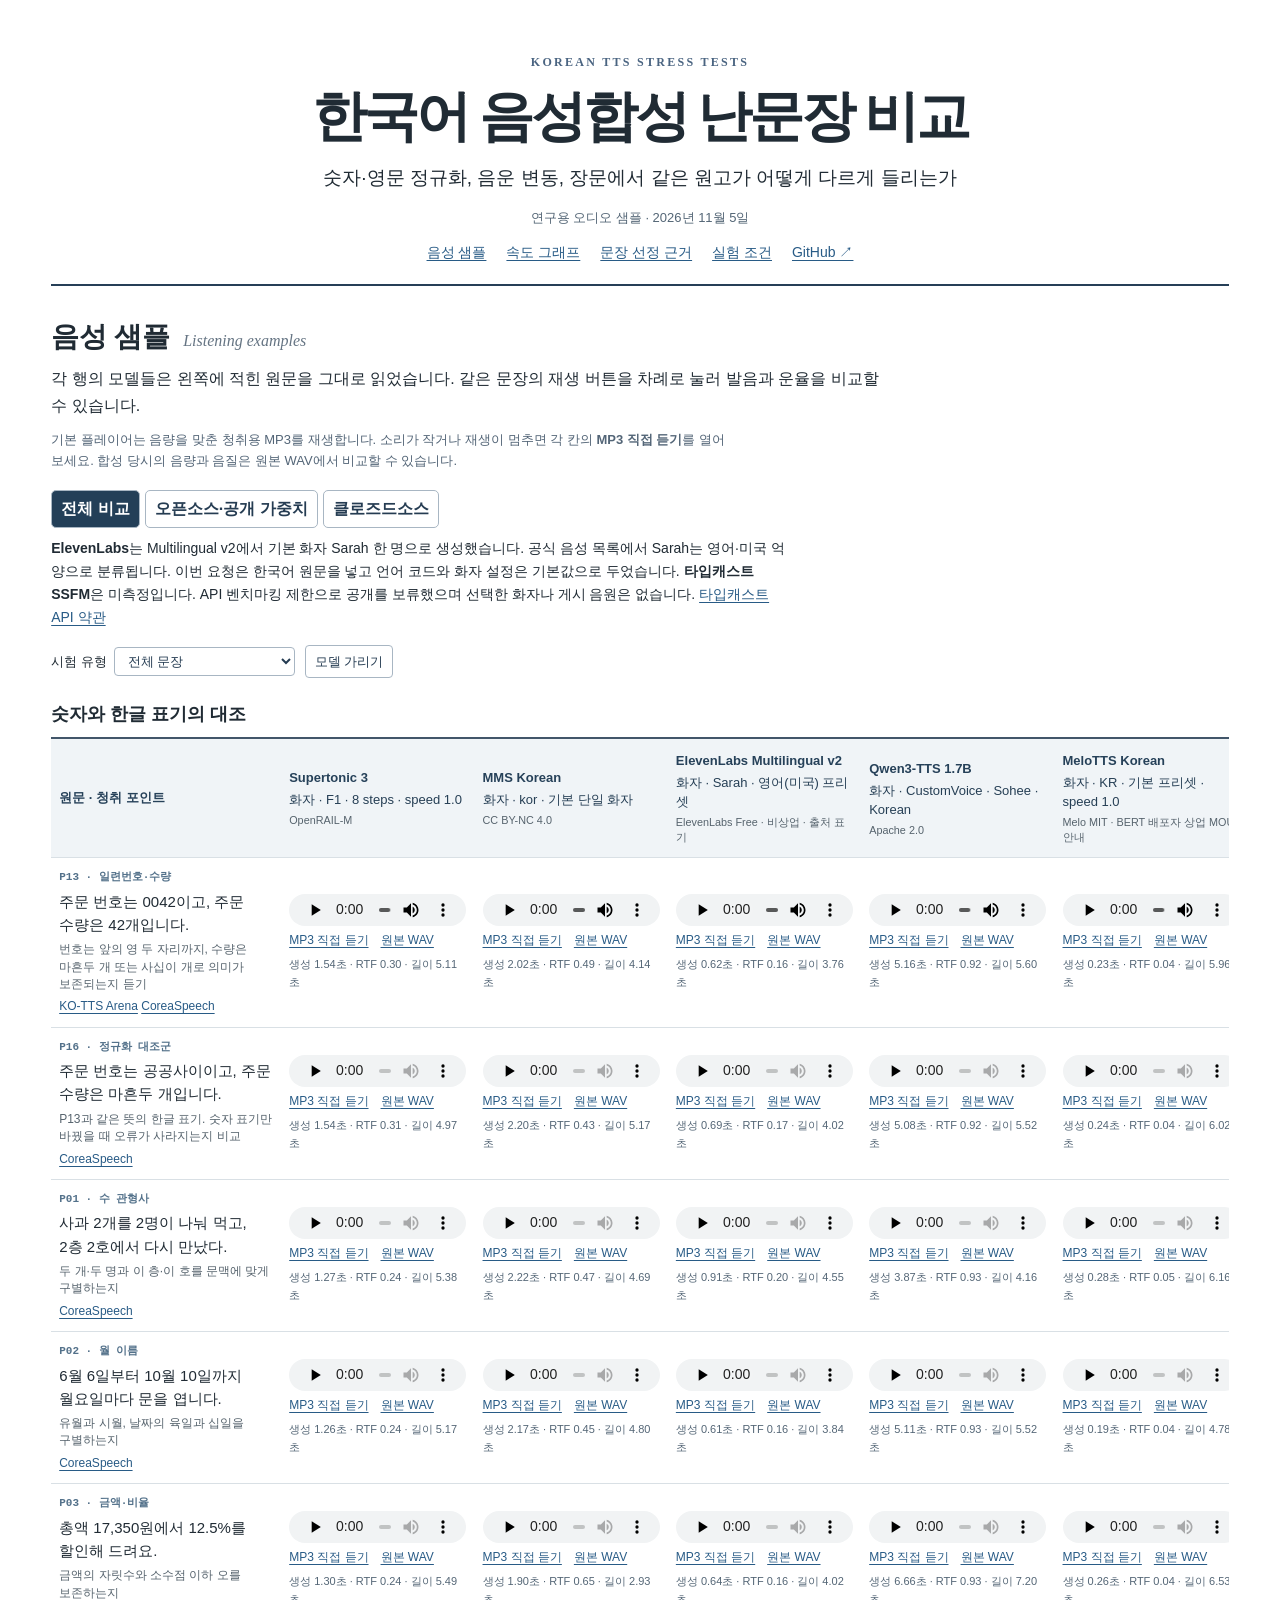
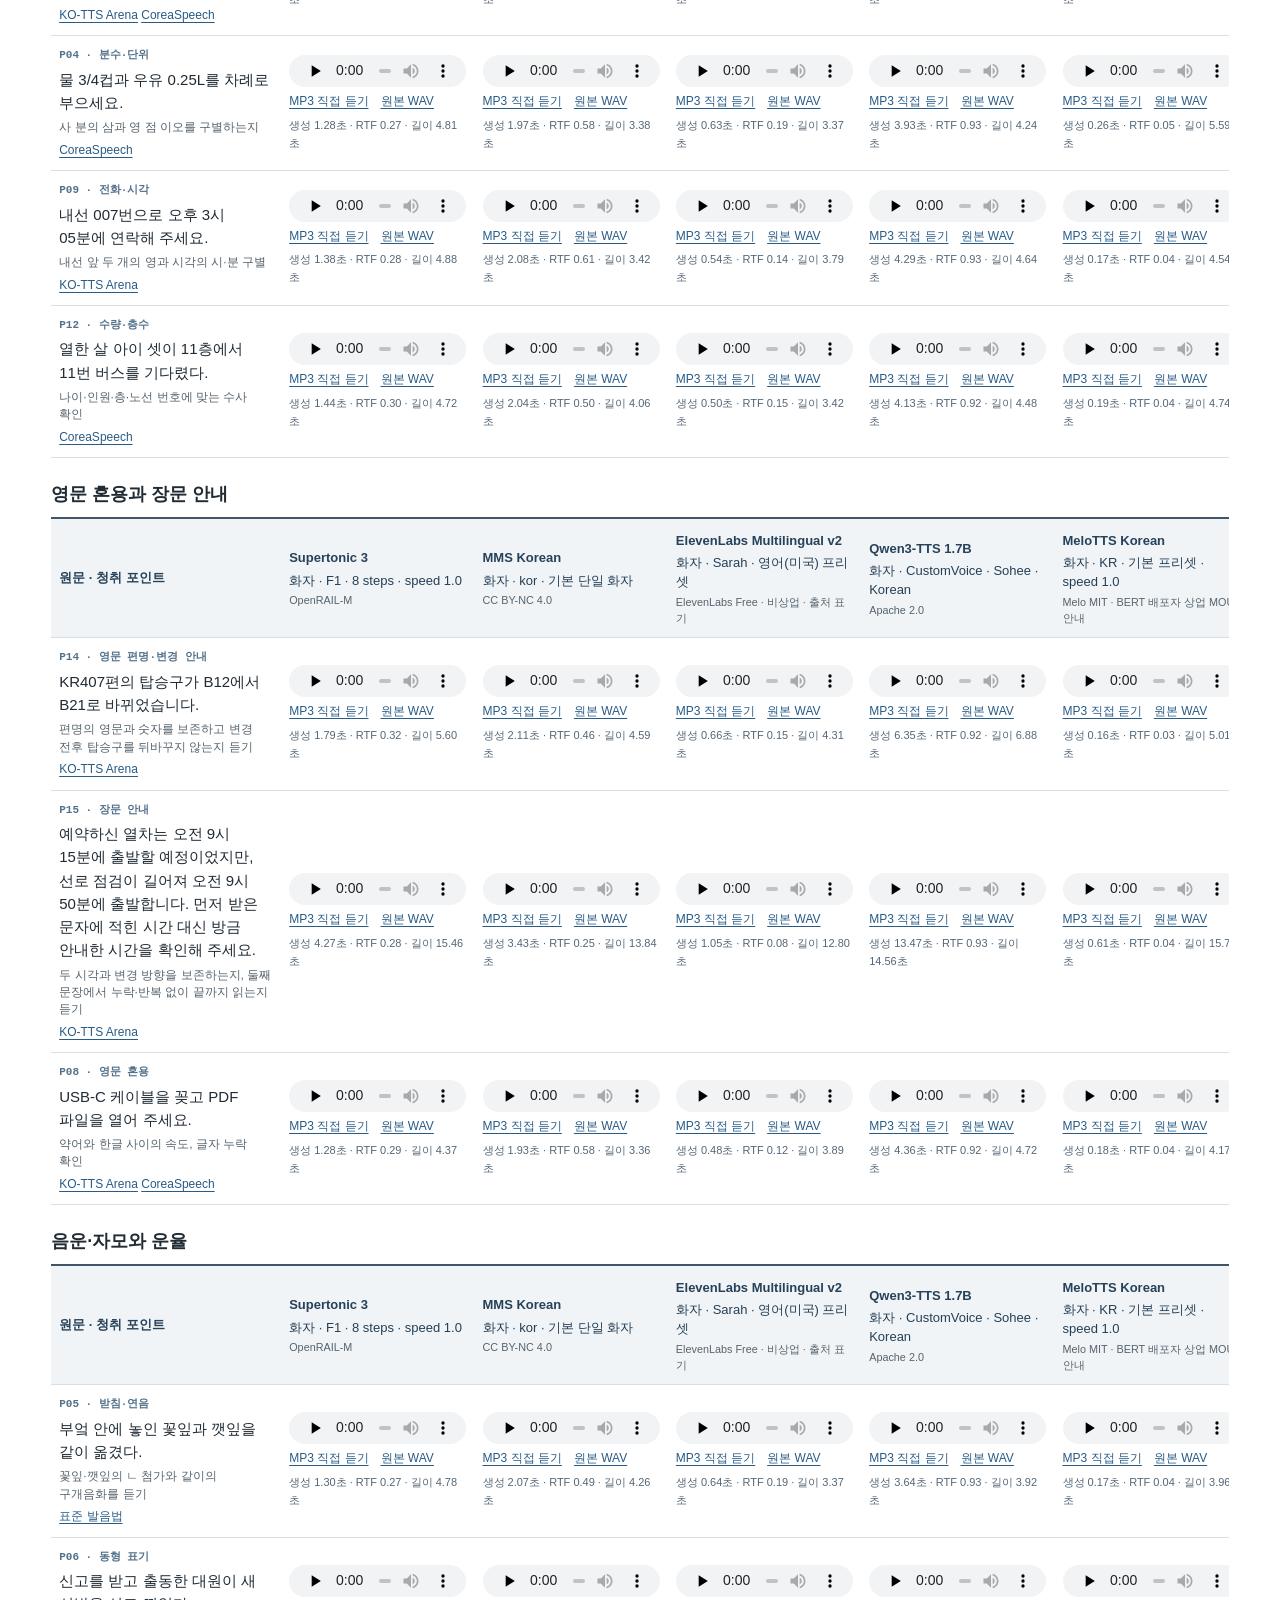
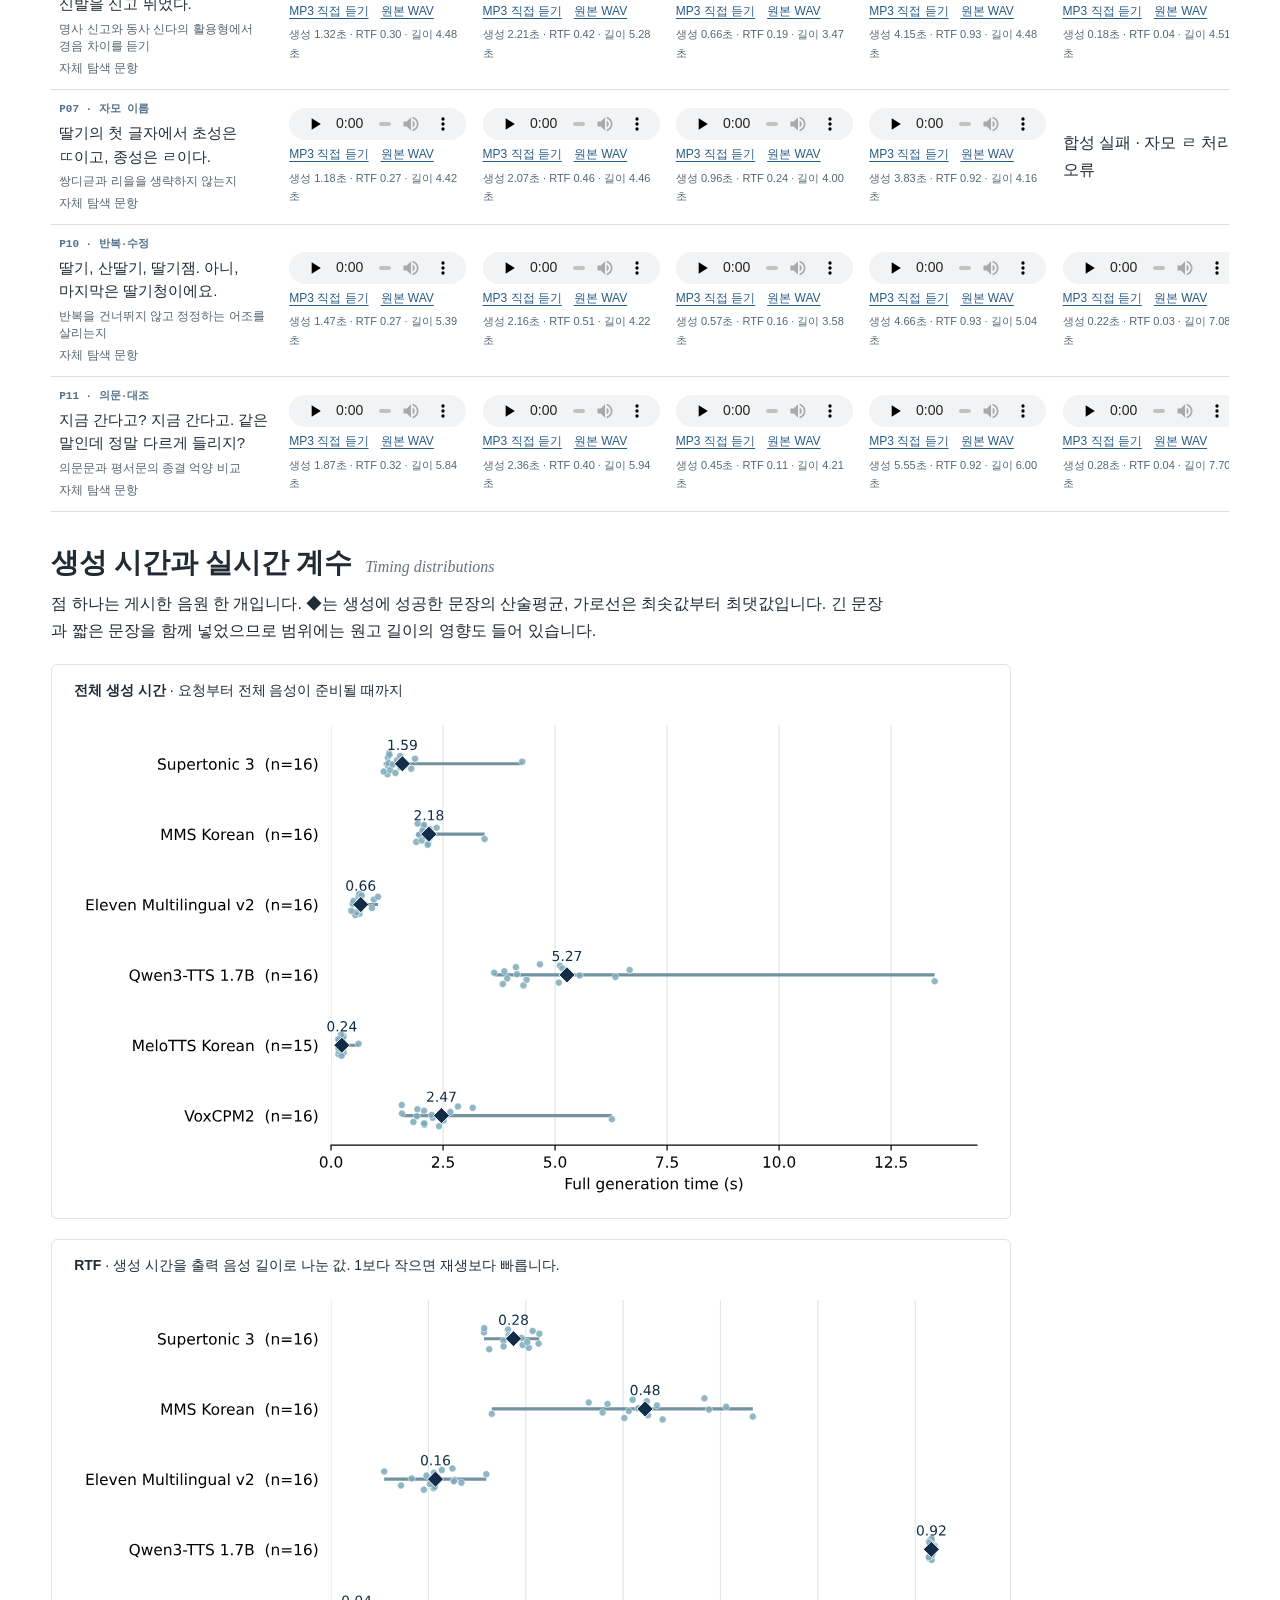
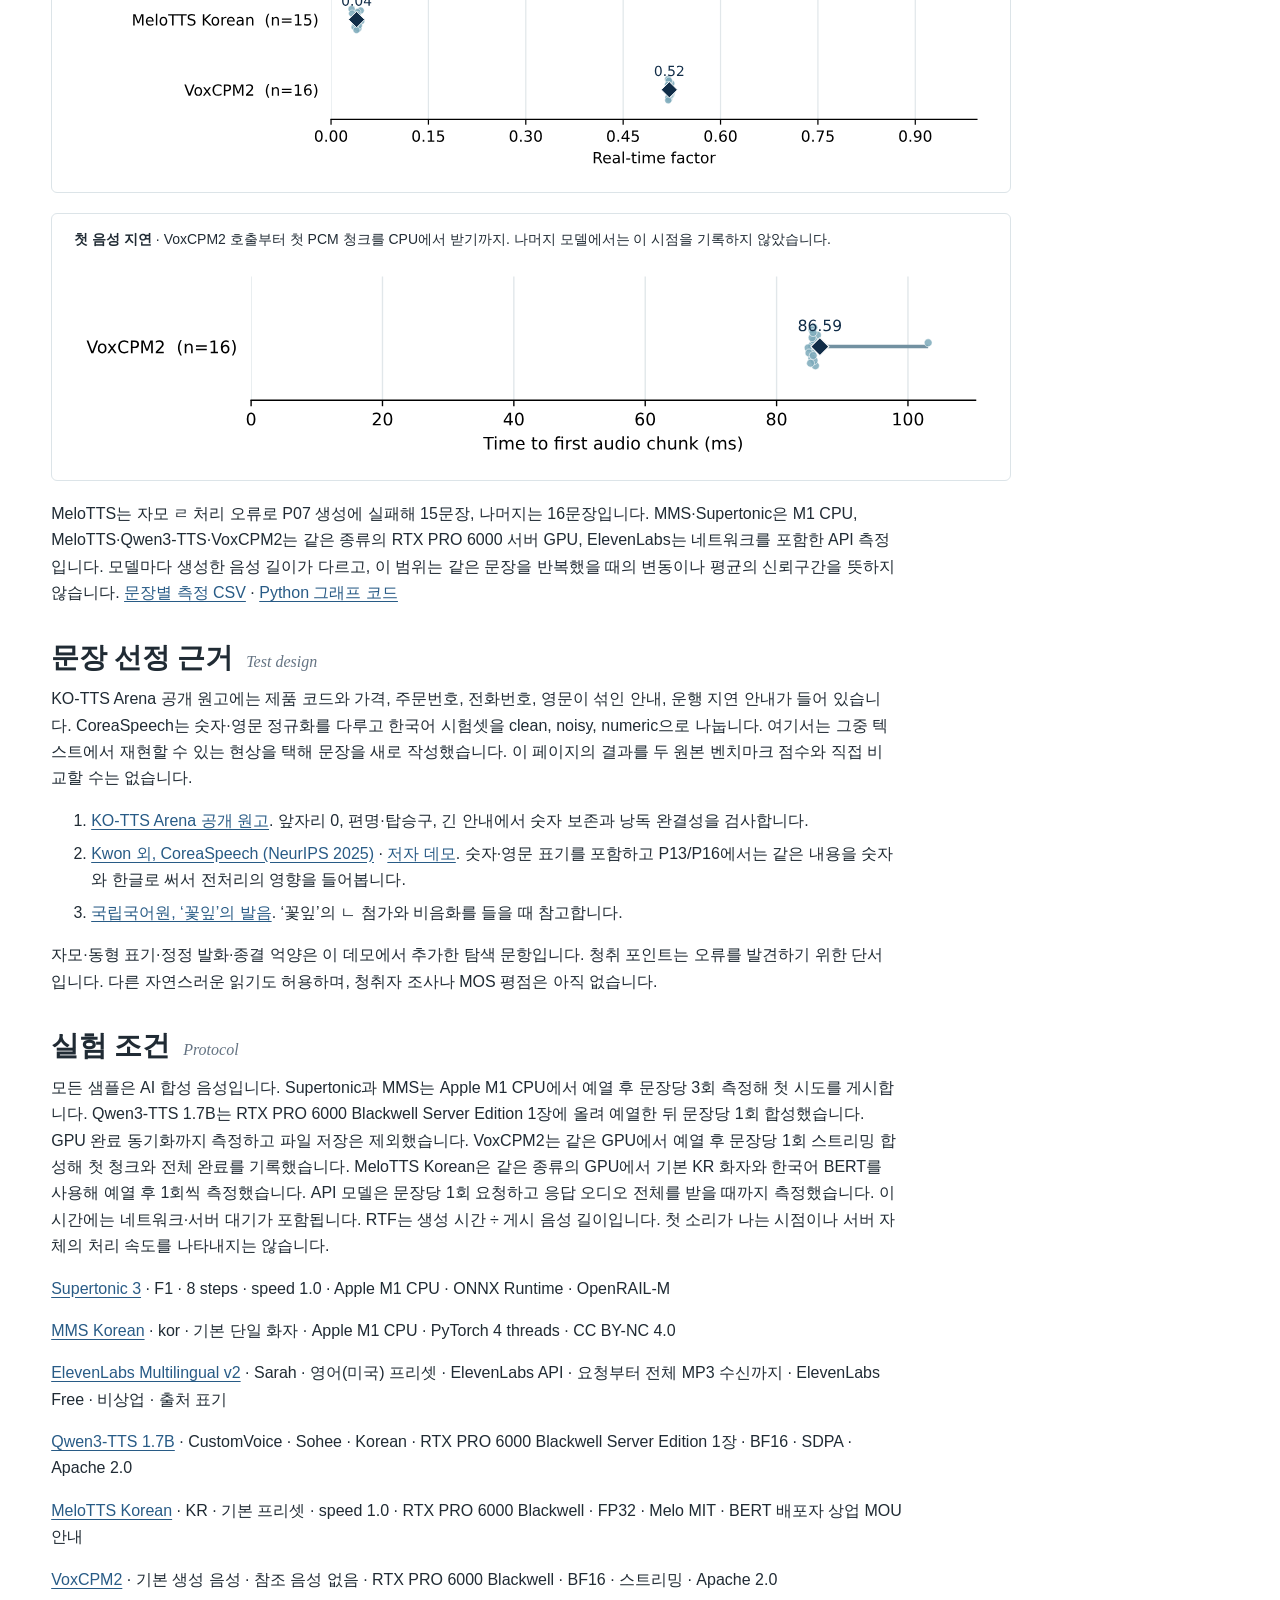
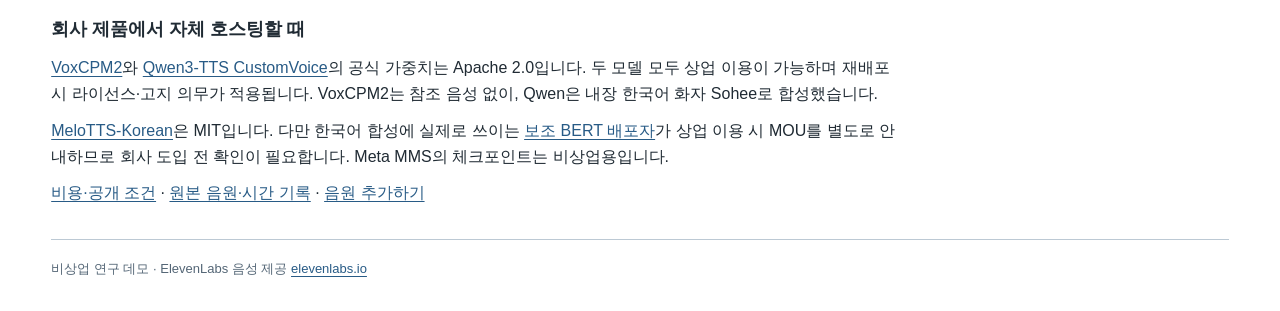
==== commit a9b87b71: "Show voice provenance beside players and group listening tables by model access" ====
--- a/index.html
+++ b/index.html
@@ -1,11 +1,14 @@
 <!doctype html>
-<html lang="ko"><head><meta charset="utf-8"><meta name="viewport" content="width=device-width, initial-scale=1"><title>한국어 음성합성 난문장 비교 · Korean TTS Stress Tests | elevenlabs.io</title><link rel="stylesheet" href="style.css?v=plots6"></head>
+<html lang="ko"><head><meta charset="utf-8"><meta name="viewport" content="width=device-width, initial-scale=1"><title>한국어 음성합성 난문장 비교 · Korean TTS Stress Tests | elevenlabs.io</title><link rel="stylesheet" href="style.css?v=voices7"></head>
 <body><main>
 <header><p class="eyebrow">KOREAN TTS STRESS TESTS</p><h1>한국어 음성합성 난문장 비교</h1><p class="subtitle">숫자·영문 정규화, 음운 변동, 장문에서 같은 원고가 어떻게 다르게 들리는가</p><p class="byline">연구용 오디오 샘플 · 2026년 11월 5일</p><nav><a href="#samples">음성 샘플</a><a href="#timing">속도 그래프</a><a href="#design">문장 선정 근거</a><a href="#methods">실험 조건</a><a href="https://github.com/june-oh/korean-tts-bench">GitHub ↗</a></nav></header>
 <section id="samples"><h2>음성 샘플 <small>Listening examples</small></h2>
 <p>각 행의 모델들은 왼쪽에 적힌 원문을 그대로 읽었습니다. 같은 문장의 재생 버튼을 차례로 눌러 발음과 운율을 비교할 수 있습니다.</p>
-<p class="audio-help">기본 플레이어는 음량을 맞춘 청취용 MP3를 재생합니다. 소리가 작거나 재생이 멈추면 각 칸의 <b>MP3 직접 듣기</b>를 열어 보세요. 합성 당시의 음량과 음질은 원본 WAV에서 비교할 수 있습니다.</p><div class="tools"><label>시험 유형 <select id="group"><option value="">전체 문장</option></select></label><button id="blind" aria-pressed="false">모델 가리기</button></div>
-<div id="tables" aria-live="polite">음원 목록을 불러오는 중…</div></section>
+<p class="audio-help">기본 플레이어는 음량을 맞춘 청취용 MP3를 재생합니다. 소리가 작거나 재생이 멈추면 각 칸의 <b>MP3 직접 듣기</b>를 열어 보세요. 합성 당시의 음량과 음질은 원본 WAV에서 비교할 수 있습니다.</p><div class="model-tabs" role="tablist" aria-label="비교할 모델"><button role="tab" id="tab-all" data-access="all" aria-controls="tables" aria-selected="true">전체 비교</button><button role="tab" id="tab-open" data-access="open" aria-controls="tables" aria-selected="false" tabindex="-1">오픈소스·공개 가중치</button><button role="tab" id="tab-closed" data-access="closed" aria-controls="tables" aria-selected="false" tabindex="-1">클로즈드소스</button></div>
+<p id="closed-note"><b>ElevenLabs</b>는 Multilingual v2에서 기본 화자 Sarah 한 명으로 생성했습니다. 공식 음성 목록에서 Sarah는 영어·미국 억양으로 분류됩니다. 이번 요청은 한국어 원문을 넣고 언어 코드와 화자 설정은 기본값으로 두었습니다. <b>타입캐스트 SSFM</b>은 미측정입니다. API 벤치마킹 제한으로 공개를 보류했으며 선택한 화자나 게시 음원은 없습니다. <a href="https://help.typecast.ai/en/articles/11872662-typecast-api-terms-of-use">타입캐스트 API 약관</a></p>
+<p id="open-note" hidden>가중치를 내려받을 수 있는 모델을 모았습니다. 각 열에 표시한 라이선스에 따라 상업 이용 조건이 다릅니다.</p>
+<div class="tools"><label>시험 유형 <select id="group"><option value="">전체 문장</option></select></label><button id="blind" aria-pressed="false">모델 가리기</button></div>
+<div id="tables" role="tabpanel" aria-labelledby="tab-all">음원 목록을 불러오는 중…</div></section>
 <section id="timing"><h2>생성 시간과 실시간 계수 <small>Timing distributions</small></h2>
 <p>점 하나는 게시한 음원 한 개입니다. ◆는 생성에 성공한 문장의 산술평균, 가로선은 최솟값부터 최댓값입니다. 긴 문장과 짧은 문장을 함께 넣었으므로 범위에는 원고 길이의 영향도 들어 있습니다.</p>
 <figure><figcaption><b>전체 생성 시간</b> · 요청부터 전체 음성이 준비될 때까지</figcaption><img src="figures/completion_s.svg" alt="모델별 성공한 15~16개 문장의 전체 생성 시간과 산술평균, 최솟값, 최댓값(초)"></figure>
@@ -25,4 +28,4 @@
 <p><a href="https://huggingface.co/myshell-ai/MeloTTS-Korean">MeloTTS-Korean</a>은 MIT입니다. 다만 한국어 합성에 실제로 쓰이는 <a href="https://github.com/kiyoungkim1/LMkor">보조 BERT 배포자</a>가 상업 이용 시 MOU를 별도로 안내하므로 회사 도입 전 확인이 필요합니다. Meta MMS의 체크포인트는 비상업용입니다.</p>
 <p><a href="https://github.com/june-oh/korean-tts-bench#비용과-공개-조건">비용·공개 조건</a> · <a href="https://github.com/june-oh/korean-tts-bench/tree/main/audio">원본 음원·시간 기록</a> · <a href="https://github.com/june-oh/korean-tts-bench#음원-추가하기">음원 추가하기</a></p></section>
 <footer>비상업 연구 데모 · ElevenLabs 음성 제공 <a href="https://elevenlabs.io/">elevenlabs.io</a></footer>
-</main><script type="module" src="app.js?v=plots6"></script></body></html>
+</main><script type="module" src="app.js?v=voices7"></script></body></html>
--- a/style.css
+++ b/style.css
@@ -6,4 +6,6 @@
 
 #timing{max-width:960px}#timing figure{margin:20px 0;padding:14px clamp(7px,2vw,22px);border:1px solid #dce4e8;border-radius:6px}#timing figcaption{font-size:14px}#timing img{display:block;width:100%;height:auto;margin-top:12px}
 
-#tables .scroll table{min-width:1340px}#tables .scroll th:first-child{width:25%!important}
+
+
+.model-tabs{display:flex;flex-wrap:wrap;gap:5px;margin:18px 0 9px}.model-tabs button{border-radius:5px;font-weight:600}.model-tabs [aria-selected=true]{background:#233f58;color:#fff}.voice,.license{display:block;font-weight:400;line-height:1.45;margin-top:3px}.voice{color:#263f55}.license{color:#56636d}#closed-note,#open-note{font-size:14px;margin:8px 0 15px}.scroll{scrollbar-color:#7890a2 #edf1f4}.tools{flex-wrap:wrap}
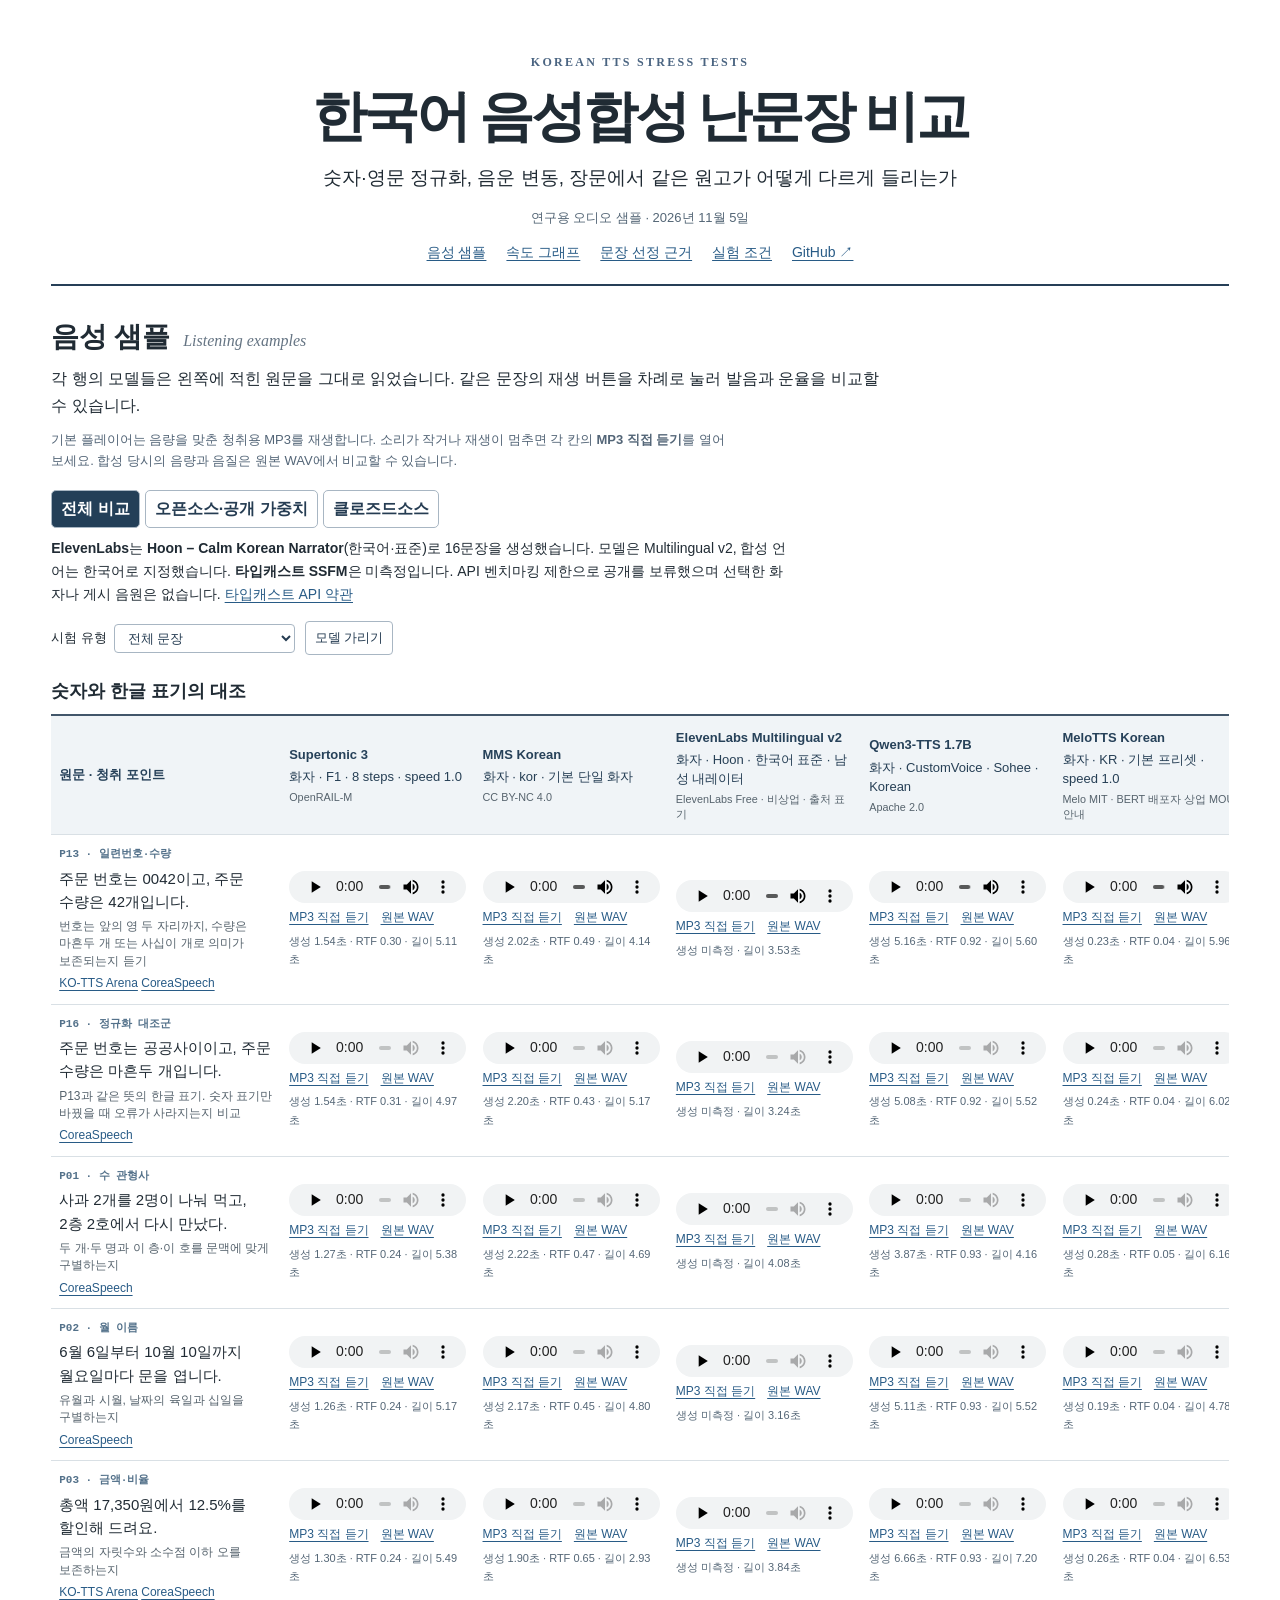
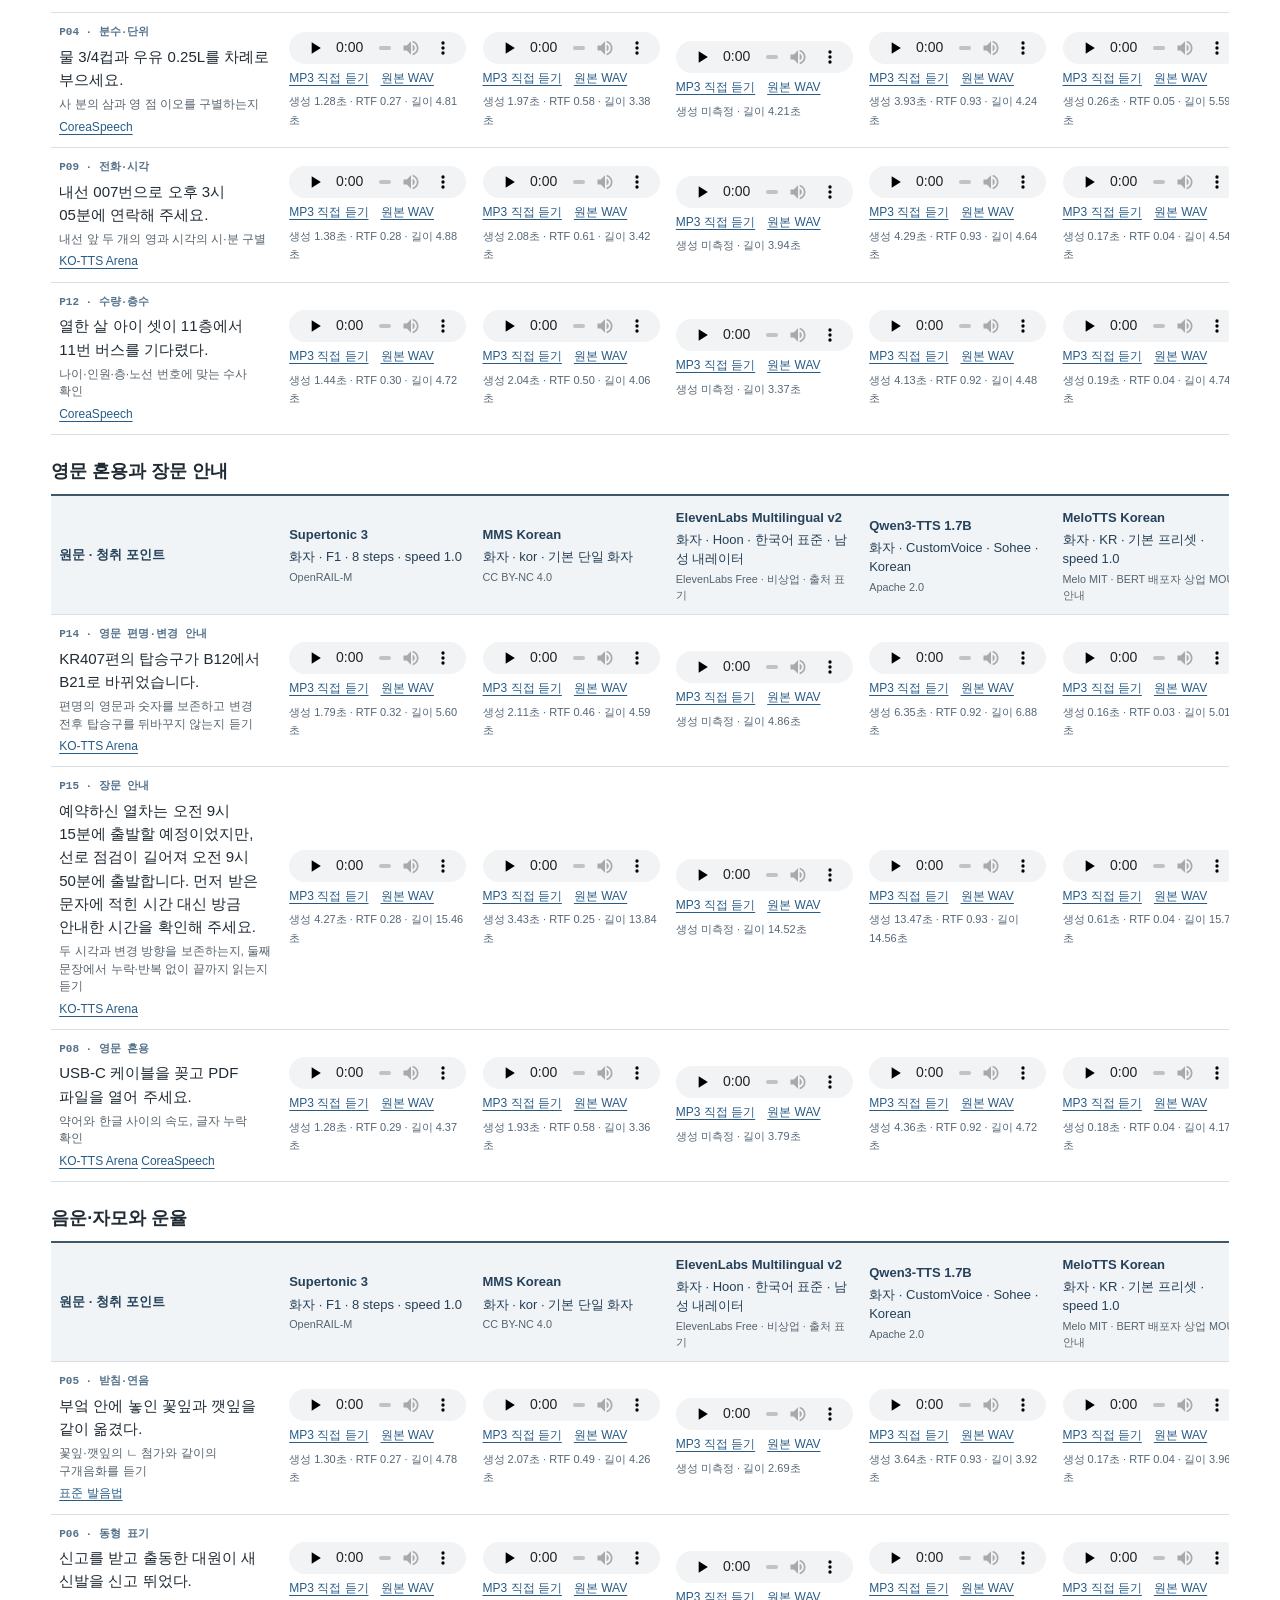
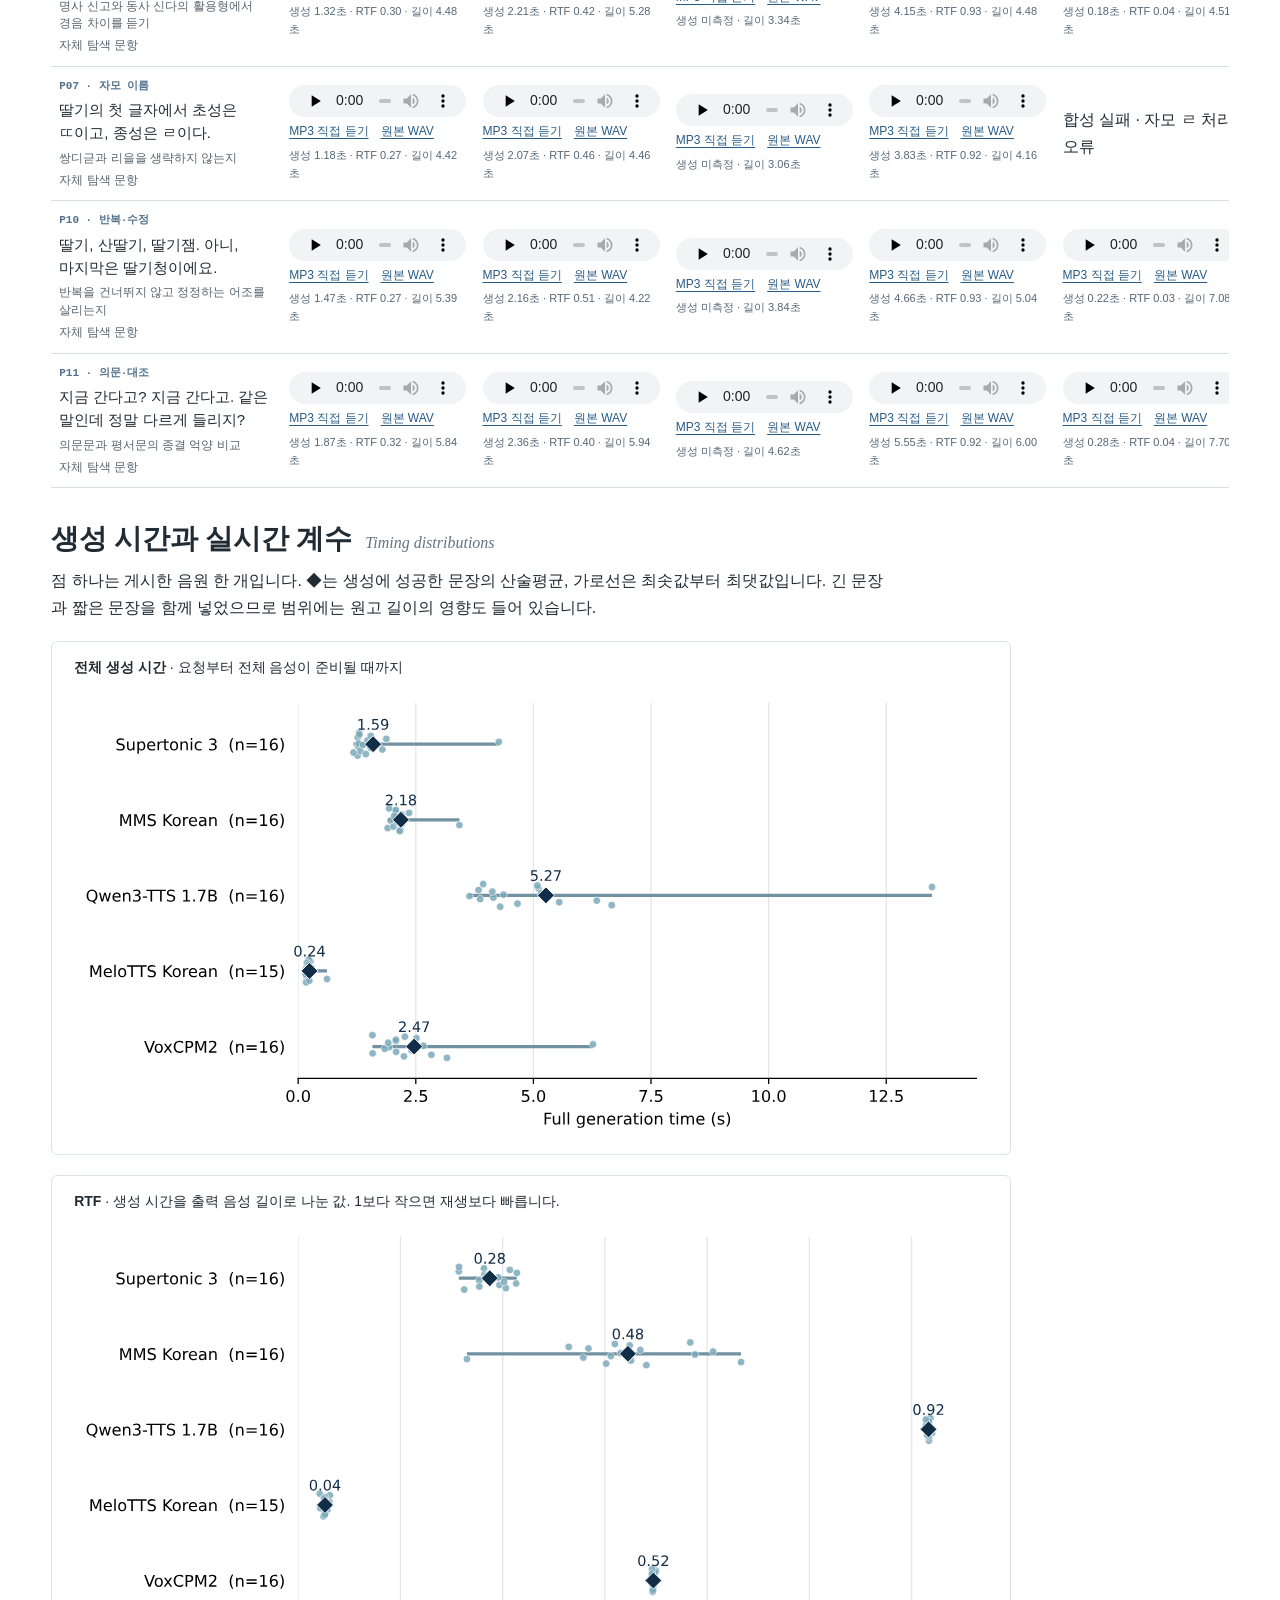
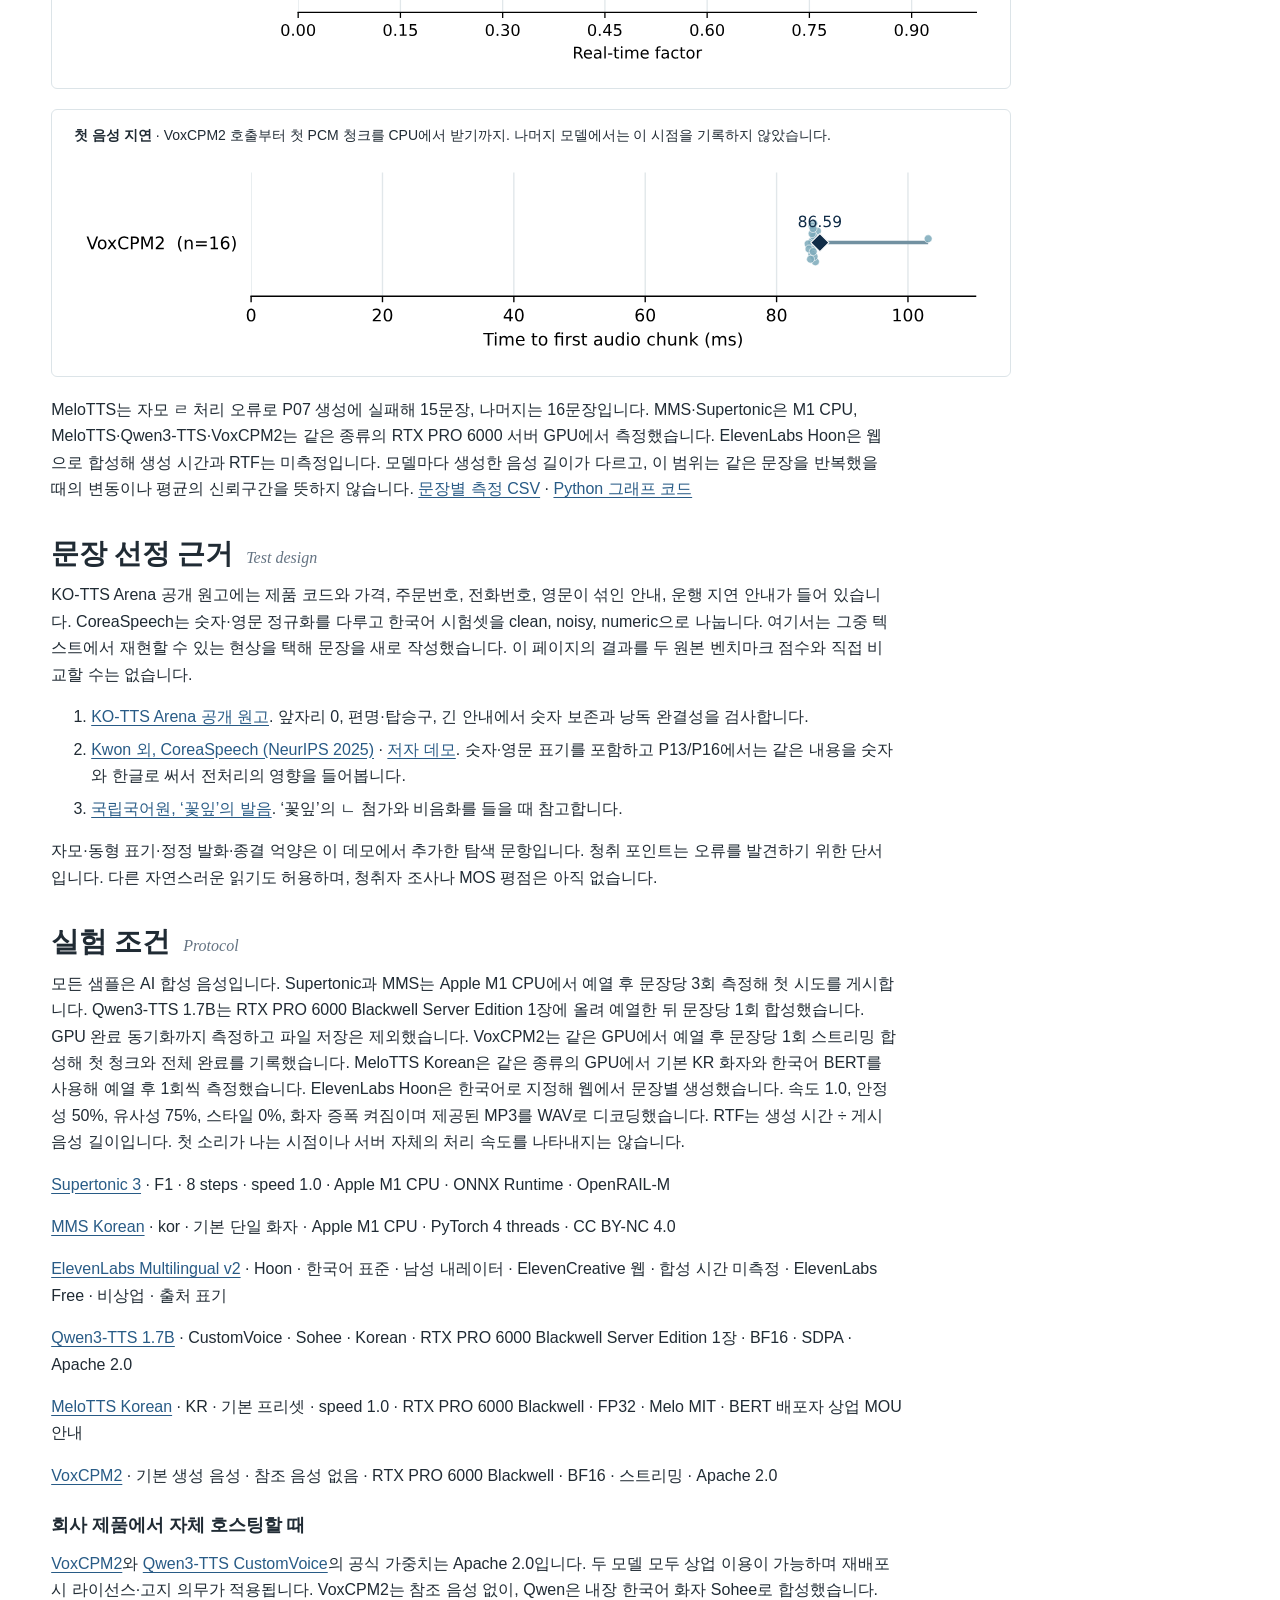
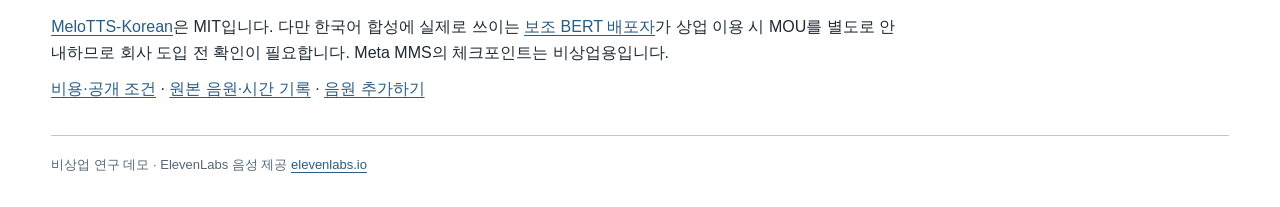
==== commit a014572b: "Replace English preset with Korean standard narrator Hoon for every prompt" ====
--- a/index.html
+++ b/index.html
@@ -1,11 +1,11 @@
 <!doctype html>
-<html lang="ko"><head><meta charset="utf-8"><meta name="viewport" content="width=device-width, initial-scale=1"><title>한국어 음성합성 난문장 비교 · Korean TTS Stress Tests | elevenlabs.io</title><link rel="stylesheet" href="style.css?v=voices7"></head>
+<html lang="ko"><head><meta charset="utf-8"><meta name="viewport" content="width=device-width, initial-scale=1"><title>한국어 음성합성 난문장 비교 · Korean TTS Stress Tests | elevenlabs.io</title><link rel="stylesheet" href="style.css?v=hoon8"></head>
 <body><main>
 <header><p class="eyebrow">KOREAN TTS STRESS TESTS</p><h1>한국어 음성합성 난문장 비교</h1><p class="subtitle">숫자·영문 정규화, 음운 변동, 장문에서 같은 원고가 어떻게 다르게 들리는가</p><p class="byline">연구용 오디오 샘플 · 2026년 11월 5일</p><nav><a href="#samples">음성 샘플</a><a href="#timing">속도 그래프</a><a href="#design">문장 선정 근거</a><a href="#methods">실험 조건</a><a href="https://github.com/june-oh/korean-tts-bench">GitHub ↗</a></nav></header>
 <section id="samples"><h2>음성 샘플 <small>Listening examples</small></h2>
 <p>각 행의 모델들은 왼쪽에 적힌 원문을 그대로 읽었습니다. 같은 문장의 재생 버튼을 차례로 눌러 발음과 운율을 비교할 수 있습니다.</p>
 <p class="audio-help">기본 플레이어는 음량을 맞춘 청취용 MP3를 재생합니다. 소리가 작거나 재생이 멈추면 각 칸의 <b>MP3 직접 듣기</b>를 열어 보세요. 합성 당시의 음량과 음질은 원본 WAV에서 비교할 수 있습니다.</p><div class="model-tabs" role="tablist" aria-label="비교할 모델"><button role="tab" id="tab-all" data-access="all" aria-controls="tables" aria-selected="true">전체 비교</button><button role="tab" id="tab-open" data-access="open" aria-controls="tables" aria-selected="false" tabindex="-1">오픈소스·공개 가중치</button><button role="tab" id="tab-closed" data-access="closed" aria-controls="tables" aria-selected="false" tabindex="-1">클로즈드소스</button></div>
-<p id="closed-note"><b>ElevenLabs</b>는 Multilingual v2에서 기본 화자 Sarah 한 명으로 생성했습니다. 공식 음성 목록에서 Sarah는 영어·미국 억양으로 분류됩니다. 이번 요청은 한국어 원문을 넣고 언어 코드와 화자 설정은 기본값으로 두었습니다. <b>타입캐스트 SSFM</b>은 미측정입니다. API 벤치마킹 제한으로 공개를 보류했으며 선택한 화자나 게시 음원은 없습니다. <a href="https://help.typecast.ai/en/articles/11872662-typecast-api-terms-of-use">타입캐스트 API 약관</a></p>
+<p id="closed-note"><b>ElevenLabs</b>는 <b>Hoon – Calm Korean Narrator</b>(한국어·표준)로 16문장을 생성했습니다. 모델은 Multilingual v2, 합성 언어는 한국어로 지정했습니다. <b>타입캐스트 SSFM</b>은 미측정입니다. API 벤치마킹 제한으로 공개를 보류했으며 선택한 화자나 게시 음원은 없습니다. <a href="https://help.typecast.ai/en/articles/11872662-typecast-api-terms-of-use">타입캐스트 API 약관</a></p>
 <p id="open-note" hidden>가중치를 내려받을 수 있는 모델을 모았습니다. 각 열에 표시한 라이선스에 따라 상업 이용 조건이 다릅니다.</p>
 <div class="tools"><label>시험 유형 <select id="group"><option value="">전체 문장</option></select></label><button id="blind" aria-pressed="false">모델 가리기</button></div>
 <div id="tables" role="tabpanel" aria-labelledby="tab-all">음원 목록을 불러오는 중…</div></section>
@@ -14,7 +14,7 @@
 <figure><figcaption><b>전체 생성 시간</b> · 요청부터 전체 음성이 준비될 때까지</figcaption><img src="figures/completion_s.svg" alt="모델별 성공한 15~16개 문장의 전체 생성 시간과 산술평균, 최솟값, 최댓값(초)"></figure>
 <figure><figcaption><b>RTF</b> · 생성 시간을 출력 음성 길이로 나눈 값. 1보다 작으면 재생보다 빠릅니다.</figcaption><img src="figures/rtf.svg" alt="모델별 성공한 15~16개 문장의 RTF 분포와 평균, 실시간 기준선 1"></figure>
 <figure><figcaption><b>첫 음성 지연</b> · VoxCPM2 호출부터 첫 PCM 청크를 CPU에서 받기까지. 나머지 모델에서는 이 시점을 기록하지 않았습니다.</figcaption><img src="figures/first_audio_ms.svg" alt="VoxCPM2 스트리밍 첫 청크 지연 16개 값과 평균(밀리초)"></figure>
-<p>MeloTTS는 자모 ㄹ 처리 오류로 P07 생성에 실패해 15문장, 나머지는 16문장입니다. MMS·Supertonic은 M1 CPU, MeloTTS·Qwen3-TTS·VoxCPM2는 같은 종류의 RTX PRO 6000 서버 GPU, ElevenLabs는 네트워크를 포함한 API 측정입니다. 모델마다 생성한 음성 길이가 다르고, 이 범위는 같은 문장을 반복했을 때의 변동이나 평균의 신뢰구간을 뜻하지 않습니다. <a href="figures/timings.csv">문장별 측정 CSV</a> · <a href="https://github.com/june-oh/korean-tts-bench/blob/main/scripts/plot_timings.py">Python 그래프 코드</a></p></section>
+<p>MeloTTS는 자모 ㄹ 처리 오류로 P07 생성에 실패해 15문장, 나머지는 16문장입니다. MMS·Supertonic은 M1 CPU, MeloTTS·Qwen3-TTS·VoxCPM2는 같은 종류의 RTX PRO 6000 서버 GPU에서 측정했습니다. ElevenLabs Hoon은 웹으로 합성해 생성 시간과 RTF는 미측정입니다. 모델마다 생성한 음성 길이가 다르고, 이 범위는 같은 문장을 반복했을 때의 변동이나 평균의 신뢰구간을 뜻하지 않습니다. <a href="figures/timings.csv">문장별 측정 CSV</a> · <a href="https://github.com/june-oh/korean-tts-bench/blob/main/scripts/plot_timings.py">Python 그래프 코드</a></p></section>
 <section id="design"><h2>문장 선정 근거 <small>Test design</small></h2>
 <p>KO-TTS Arena 공개 원고에는 제품 코드와 가격, 주문번호, 전화번호, 영문이 섞인 안내, 운행 지연 안내가 들어 있습니다. CoreaSpeech는 숫자·영문 정규화를 다루고 한국어 시험셋을 clean, noisy, numeric으로 나눕니다. 여기서는 그중 텍스트에서 재현할 수 있는 현상을 택해 문장을 새로 작성했습니다. 이 페이지의 결과를 두 원본 벤치마크 점수와 직접 비교할 수는 없습니다.</p>
 <ol><li id="ref-arena"><a href="https://huggingface.co/spaces/channelcorp/KO-TTS-Arena/blob/30278887183752f87eae32811a807651845f886c/ko_prompts.json">KO-TTS Arena 공개 원고</a>. 앞자리 0, 편명·탑승구, 긴 안내에서 숫자 보존과 낭독 완결성을 검사합니다.</li>
@@ -22,10 +22,10 @@
 <li id="ref-nikl"><a href="https://www.korean.go.kr/front/onlineQna/onlineQnaView.do?mn_id=216&amp;qna_seq=313560">국립국어원, ‘꽃잎’의 발음</a>. ‘꽃잎’의 ㄴ 첨가와 비음화를 들을 때 참고합니다.</li></ol>
 <p>자모·동형 표기·정정 발화·종결 억양은 이 데모에서 추가한 탐색 문항입니다. 청취 포인트는 오류를 발견하기 위한 단서입니다. 다른 자연스러운 읽기도 허용하며, 청취자 조사나 MOS 평점은 아직 없습니다.</p></section>
 <section id="methods"><h2>실험 조건 <small>Protocol</small></h2>
-<p>모든 샘플은 AI 합성 음성입니다. Supertonic과 MMS는 Apple M1 CPU에서 예열 후 문장당 3회 측정해 첫 시도를 게시합니다. Qwen3-TTS 1.7B는 RTX PRO 6000 Blackwell Server Edition 1장에 올려 예열한 뒤 문장당 1회 합성했습니다. GPU 완료 동기화까지 측정하고 파일 저장은 제외했습니다. VoxCPM2는 같은 GPU에서 예열 후 문장당 1회 스트리밍 합성해 첫 청크와 전체 완료를 기록했습니다. MeloTTS Korean은 같은 종류의 GPU에서 기본 KR 화자와 한국어 BERT를 사용해 예열 후 1회씩 측정했습니다. API 모델은 문장당 1회 요청하고 응답 오디오 전체를 받을 때까지 측정했습니다. 이 시간에는 네트워크·서버 대기가 포함됩니다. RTF는 생성 시간 ÷ 게시 음성 길이입니다. 첫 소리가 나는 시점이나 서버 자체의 처리 속도를 나타내지는 않습니다.</p><div id="models"></div>
+<p>모든 샘플은 AI 합성 음성입니다. Supertonic과 MMS는 Apple M1 CPU에서 예열 후 문장당 3회 측정해 첫 시도를 게시합니다. Qwen3-TTS 1.7B는 RTX PRO 6000 Blackwell Server Edition 1장에 올려 예열한 뒤 문장당 1회 합성했습니다. GPU 완료 동기화까지 측정하고 파일 저장은 제외했습니다. VoxCPM2는 같은 GPU에서 예열 후 문장당 1회 스트리밍 합성해 첫 청크와 전체 완료를 기록했습니다. MeloTTS Korean은 같은 종류의 GPU에서 기본 KR 화자와 한국어 BERT를 사용해 예열 후 1회씩 측정했습니다. ElevenLabs Hoon은 한국어로 지정해 웹에서 문장별 생성했습니다. 속도 1.0, 안정성 50%, 유사성 75%, 스타일 0%, 화자 증폭 켜짐이며 제공된 MP3를 WAV로 디코딩했습니다. RTF는 생성 시간 ÷ 게시 음성 길이입니다. 첫 소리가 나는 시점이나 서버 자체의 처리 속도를 나타내지는 않습니다.</p><div id="models"></div>
 <h3>회사 제품에서 자체 호스팅할 때</h3>
 <p><a href="https://huggingface.co/openbmb/VoxCPM2#license">VoxCPM2</a>와 <a href="https://huggingface.co/Qwen/Qwen3-TTS-12Hz-1.7B-CustomVoice">Qwen3-TTS CustomVoice</a>의 공식 가중치는 Apache 2.0입니다. 두 모델 모두 상업 이용이 가능하며 재배포 시 라이선스·고지 의무가 적용됩니다. VoxCPM2는 참조 음성 없이, Qwen은 내장 한국어 화자 Sohee로 합성했습니다.</p>
 <p><a href="https://huggingface.co/myshell-ai/MeloTTS-Korean">MeloTTS-Korean</a>은 MIT입니다. 다만 한국어 합성에 실제로 쓰이는 <a href="https://github.com/kiyoungkim1/LMkor">보조 BERT 배포자</a>가 상업 이용 시 MOU를 별도로 안내하므로 회사 도입 전 확인이 필요합니다. Meta MMS의 체크포인트는 비상업용입니다.</p>
 <p><a href="https://github.com/june-oh/korean-tts-bench#비용과-공개-조건">비용·공개 조건</a> · <a href="https://github.com/june-oh/korean-tts-bench/tree/main/audio">원본 음원·시간 기록</a> · <a href="https://github.com/june-oh/korean-tts-bench#음원-추가하기">음원 추가하기</a></p></section>
 <footer>비상업 연구 데모 · ElevenLabs 음성 제공 <a href="https://elevenlabs.io/">elevenlabs.io</a></footer>
-</main><script type="module" src="app.js?v=voices7"></script></body></html>
+</main><script type="module" src="app.js?v=hoon8"></script></body></html>
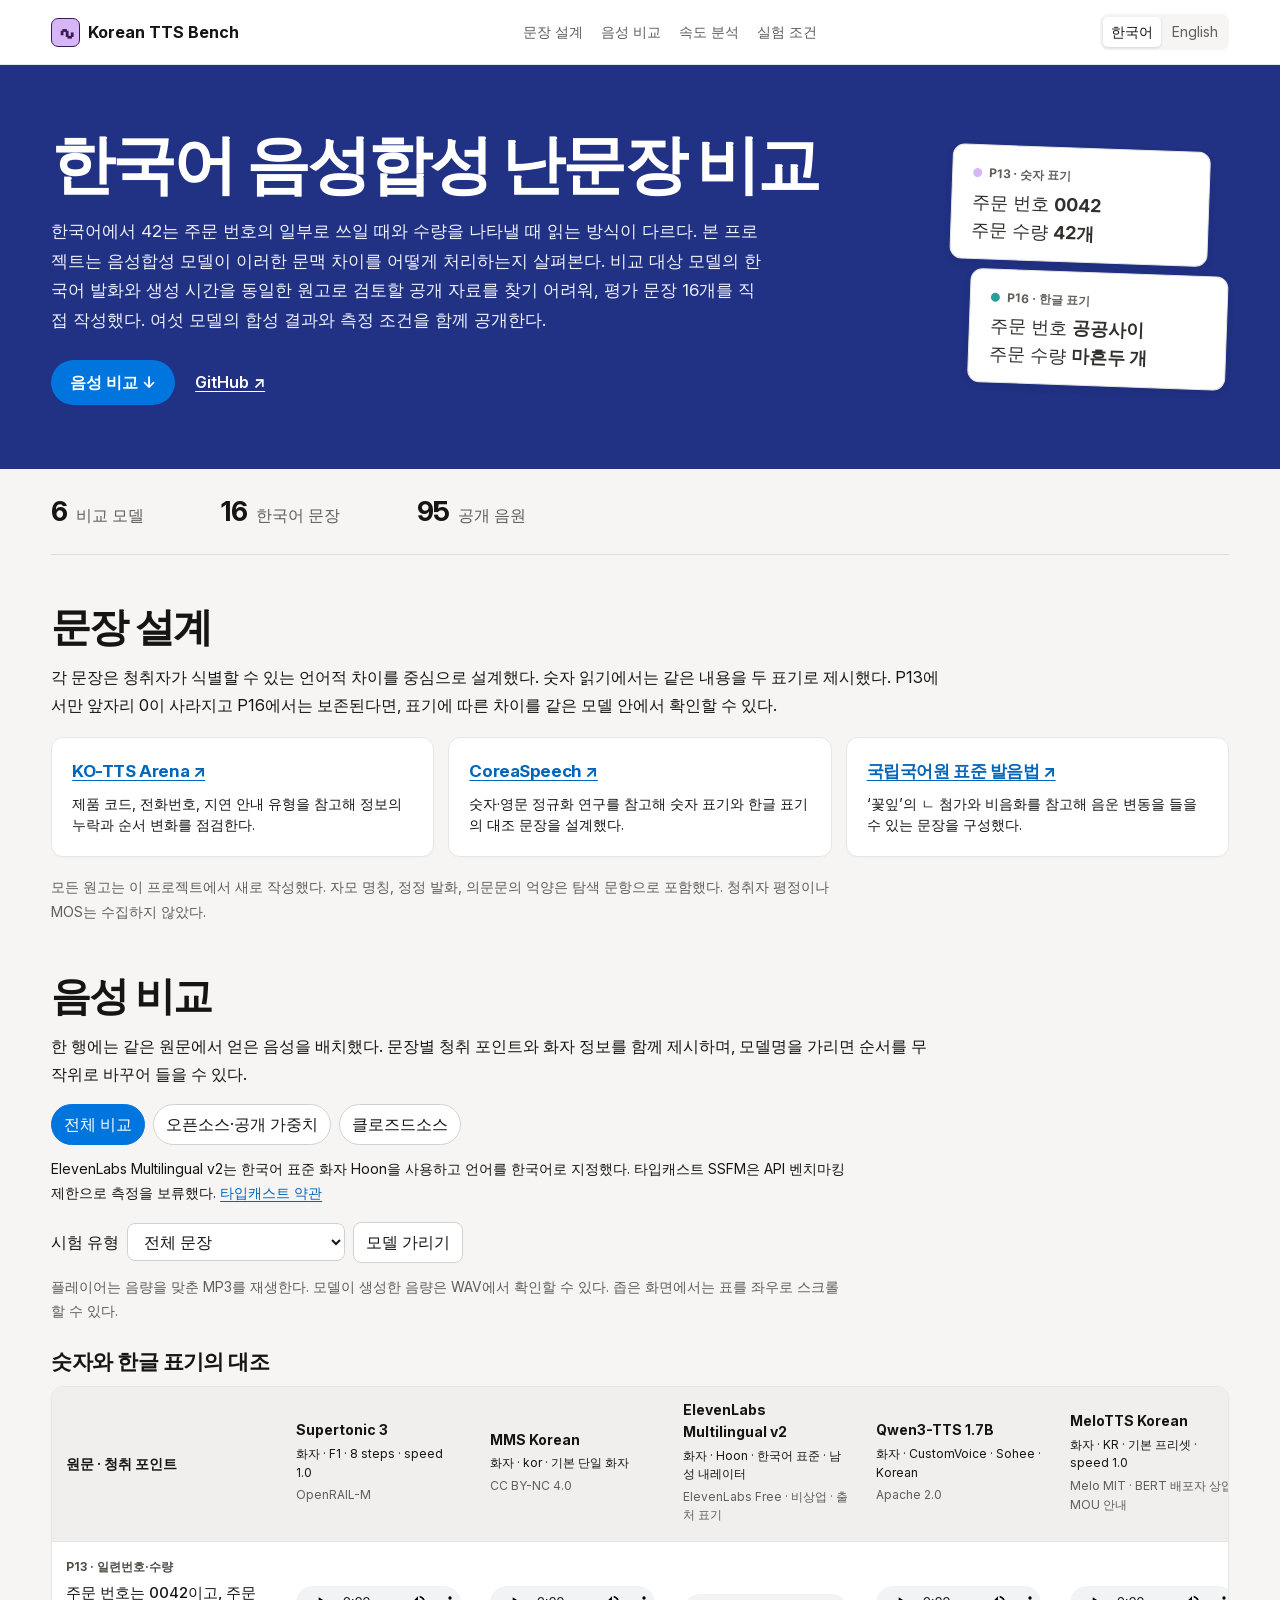
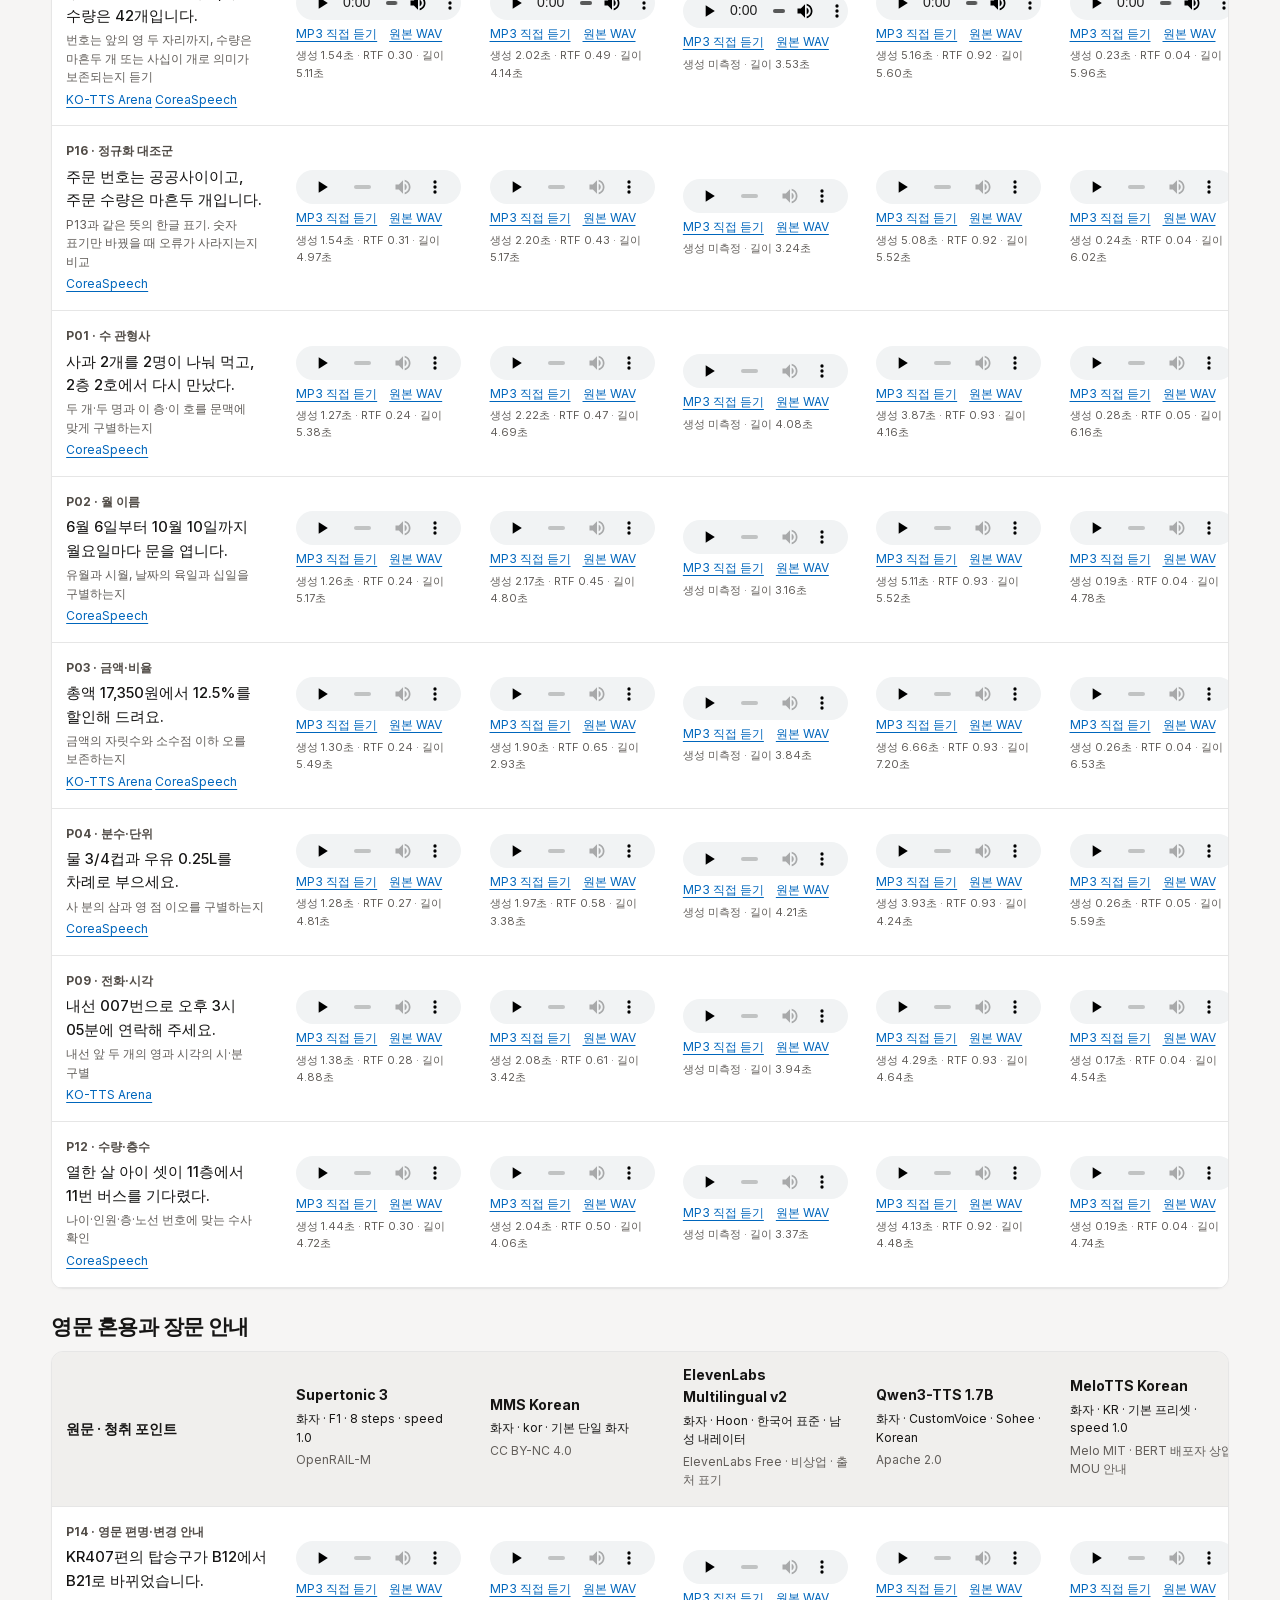
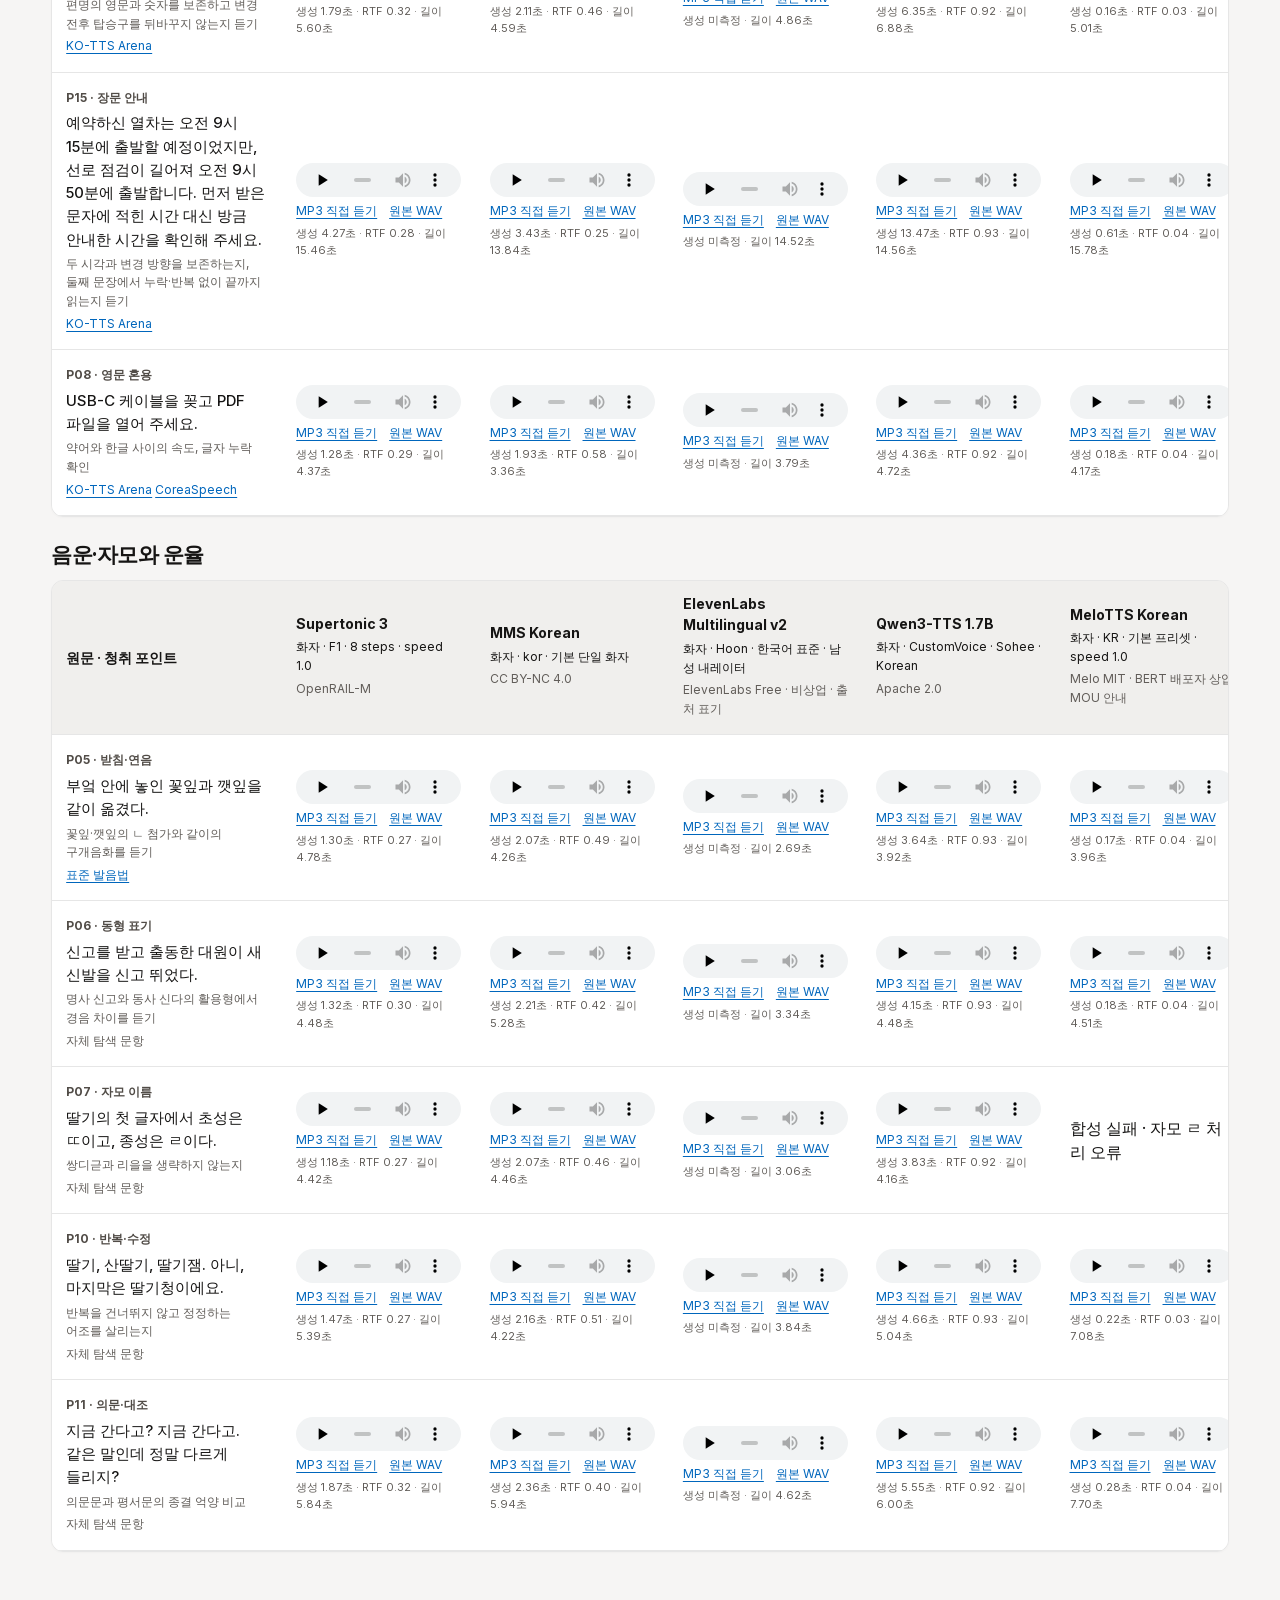
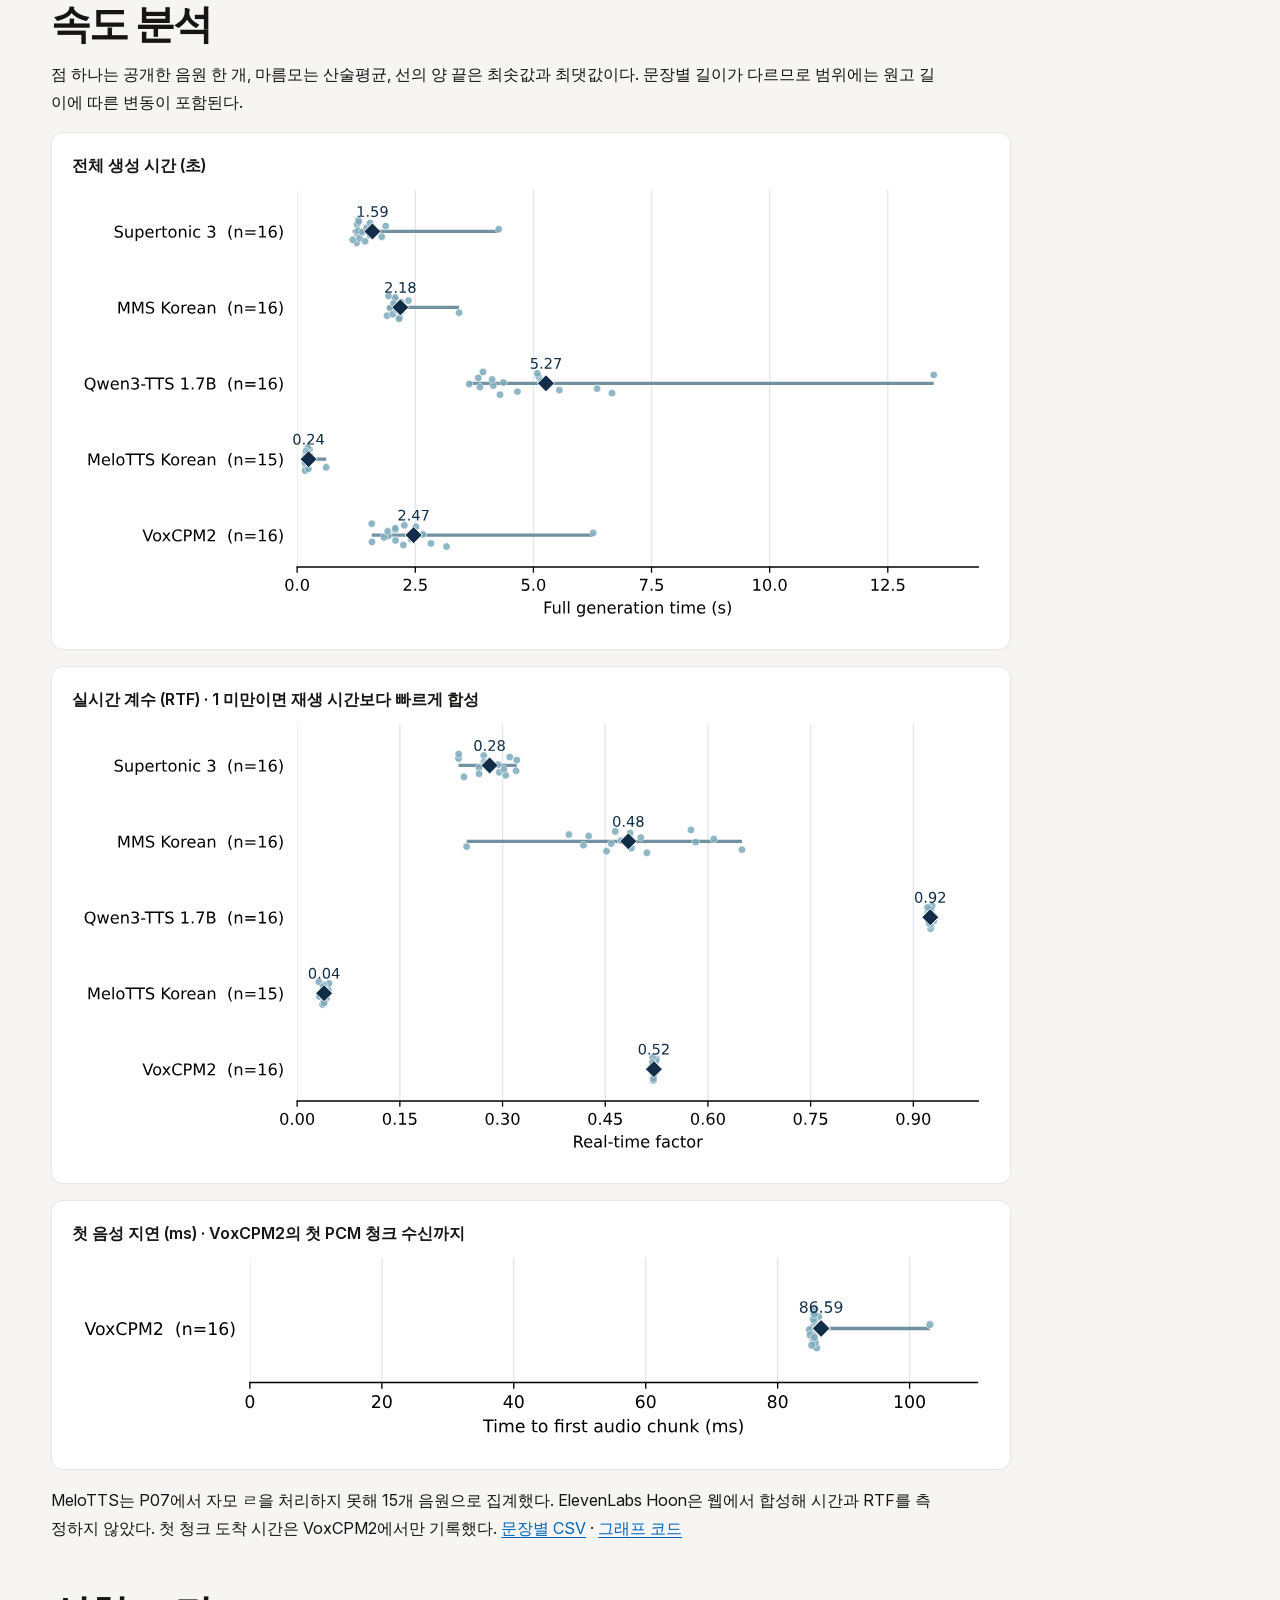
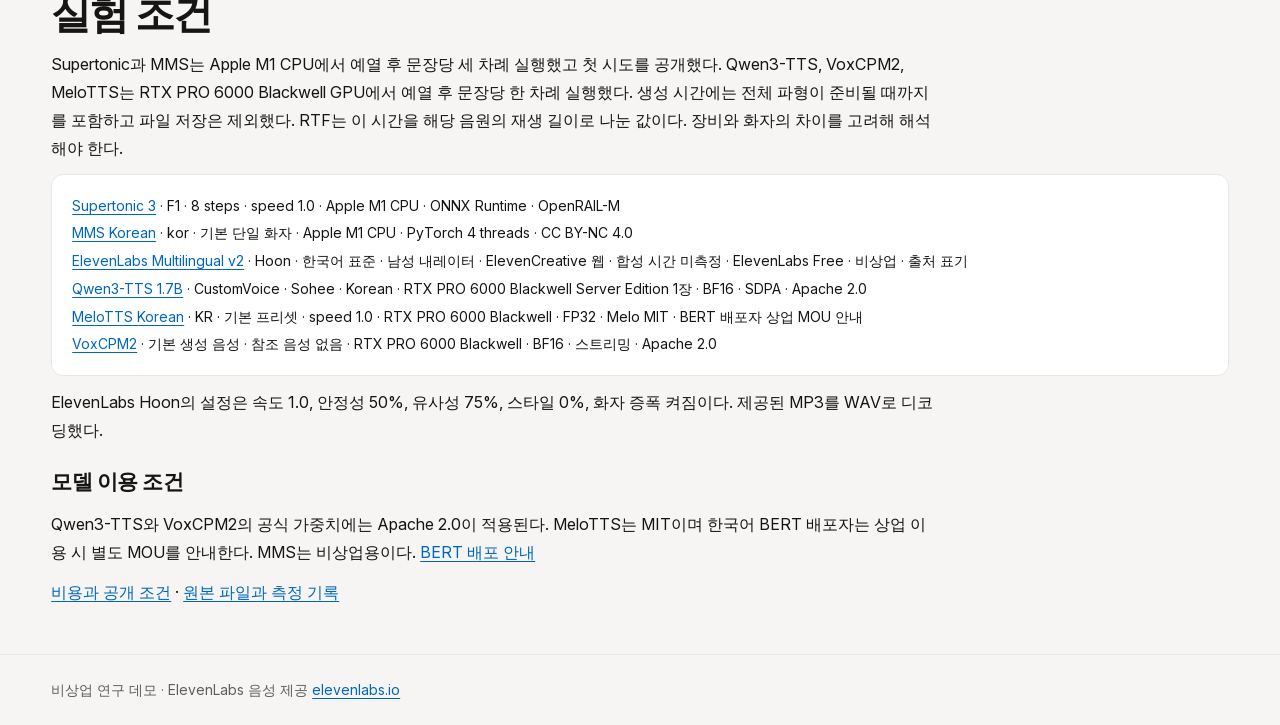
==== commit 746afa55: "Present Korean TTS study with bilingual research pages and shared listening data" ====
--- a/index.html
+++ b/index.html
@@ -1,31 +1,31 @@
-<!doctype html>
-<html lang="ko"><head><meta charset="utf-8"><meta name="viewport" content="width=device-width, initial-scale=1"><title>한국어 음성합성 난문장 비교 · Korean TTS Stress Tests | elevenlabs.io</title><link rel="stylesheet" href="style.css?v=hoon8"></head>
-<body><main>
-<header><p class="eyebrow">KOREAN TTS STRESS TESTS</p><h1>한국어 음성합성 난문장 비교</h1><p class="subtitle">숫자·영문 정규화, 음운 변동, 장문에서 같은 원고가 어떻게 다르게 들리는가</p><p class="byline">연구용 오디오 샘플 · 2026년 11월 5일</p><nav><a href="#samples">음성 샘플</a><a href="#timing">속도 그래프</a><a href="#design">문장 선정 근거</a><a href="#methods">실험 조건</a><a href="https://github.com/june-oh/korean-tts-bench">GitHub ↗</a></nav></header>
-<section id="samples"><h2>음성 샘플 <small>Listening examples</small></h2>
-<p>각 행의 모델들은 왼쪽에 적힌 원문을 그대로 읽었습니다. 같은 문장의 재생 버튼을 차례로 눌러 발음과 운율을 비교할 수 있습니다.</p>
-<p class="audio-help">기본 플레이어는 음량을 맞춘 청취용 MP3를 재생합니다. 소리가 작거나 재생이 멈추면 각 칸의 <b>MP3 직접 듣기</b>를 열어 보세요. 합성 당시의 음량과 음질은 원본 WAV에서 비교할 수 있습니다.</p><div class="model-tabs" role="tablist" aria-label="비교할 모델"><button role="tab" id="tab-all" data-access="all" aria-controls="tables" aria-selected="true">전체 비교</button><button role="tab" id="tab-open" data-access="open" aria-controls="tables" aria-selected="false" tabindex="-1">오픈소스·공개 가중치</button><button role="tab" id="tab-closed" data-access="closed" aria-controls="tables" aria-selected="false" tabindex="-1">클로즈드소스</button></div>
-<p id="closed-note"><b>ElevenLabs</b>는 <b>Hoon – Calm Korean Narrator</b>(한국어·표준)로 16문장을 생성했습니다. 모델은 Multilingual v2, 합성 언어는 한국어로 지정했습니다. <b>타입캐스트 SSFM</b>은 미측정입니다. API 벤치마킹 제한으로 공개를 보류했으며 선택한 화자나 게시 음원은 없습니다. <a href="https://help.typecast.ai/en/articles/11872662-typecast-api-terms-of-use">타입캐스트 API 약관</a></p>
-<p id="open-note" hidden>가중치를 내려받을 수 있는 모델을 모았습니다. 각 열에 표시한 라이선스에 따라 상업 이용 조건이 다릅니다.</p>
-<div class="tools"><label>시험 유형 <select id="group"><option value="">전체 문장</option></select></label><button id="blind" aria-pressed="false">모델 가리기</button></div>
-<div id="tables" role="tabpanel" aria-labelledby="tab-all">음원 목록을 불러오는 중…</div></section>
-<section id="timing"><h2>생성 시간과 실시간 계수 <small>Timing distributions</small></h2>
-<p>점 하나는 게시한 음원 한 개입니다. ◆는 생성에 성공한 문장의 산술평균, 가로선은 최솟값부터 최댓값입니다. 긴 문장과 짧은 문장을 함께 넣었으므로 범위에는 원고 길이의 영향도 들어 있습니다.</p>
-<figure><figcaption><b>전체 생성 시간</b> · 요청부터 전체 음성이 준비될 때까지</figcaption><img src="figures/completion_s.svg" alt="모델별 성공한 15~16개 문장의 전체 생성 시간과 산술평균, 최솟값, 최댓값(초)"></figure>
-<figure><figcaption><b>RTF</b> · 생성 시간을 출력 음성 길이로 나눈 값. 1보다 작으면 재생보다 빠릅니다.</figcaption><img src="figures/rtf.svg" alt="모델별 성공한 15~16개 문장의 RTF 분포와 평균, 실시간 기준선 1"></figure>
-<figure><figcaption><b>첫 음성 지연</b> · VoxCPM2 호출부터 첫 PCM 청크를 CPU에서 받기까지. 나머지 모델에서는 이 시점을 기록하지 않았습니다.</figcaption><img src="figures/first_audio_ms.svg" alt="VoxCPM2 스트리밍 첫 청크 지연 16개 값과 평균(밀리초)"></figure>
-<p>MeloTTS는 자모 ㄹ 처리 오류로 P07 생성에 실패해 15문장, 나머지는 16문장입니다. MMS·Supertonic은 M1 CPU, MeloTTS·Qwen3-TTS·VoxCPM2는 같은 종류의 RTX PRO 6000 서버 GPU에서 측정했습니다. ElevenLabs Hoon은 웹으로 합성해 생성 시간과 RTF는 미측정입니다. 모델마다 생성한 음성 길이가 다르고, 이 범위는 같은 문장을 반복했을 때의 변동이나 평균의 신뢰구간을 뜻하지 않습니다. <a href="figures/timings.csv">문장별 측정 CSV</a> · <a href="https://github.com/june-oh/korean-tts-bench/blob/main/scripts/plot_timings.py">Python 그래프 코드</a></p></section>
-<section id="design"><h2>문장 선정 근거 <small>Test design</small></h2>
-<p>KO-TTS Arena 공개 원고에는 제품 코드와 가격, 주문번호, 전화번호, 영문이 섞인 안내, 운행 지연 안내가 들어 있습니다. CoreaSpeech는 숫자·영문 정규화를 다루고 한국어 시험셋을 clean, noisy, numeric으로 나눕니다. 여기서는 그중 텍스트에서 재현할 수 있는 현상을 택해 문장을 새로 작성했습니다. 이 페이지의 결과를 두 원본 벤치마크 점수와 직접 비교할 수는 없습니다.</p>
-<ol><li id="ref-arena"><a href="https://huggingface.co/spaces/channelcorp/KO-TTS-Arena/blob/30278887183752f87eae32811a807651845f886c/ko_prompts.json">KO-TTS Arena 공개 원고</a>. 앞자리 0, 편명·탑승구, 긴 안내에서 숫자 보존과 낭독 완결성을 검사합니다.</li>
-<li id="ref-corea"><a href="https://openreview.net/forum?id=8nHq0IIwpd">Kwon 외, CoreaSpeech (NeurIPS 2025)</a> · <a href="https://coreaspeech.github.io/demo/">저자 데모</a>. 숫자·영문 표기를 포함하고 P13/P16에서는 같은 내용을 숫자와 한글로 써서 전처리의 영향을 들어봅니다.</li>
-<li id="ref-nikl"><a href="https://www.korean.go.kr/front/onlineQna/onlineQnaView.do?mn_id=216&amp;qna_seq=313560">국립국어원, ‘꽃잎’의 발음</a>. ‘꽃잎’의 ㄴ 첨가와 비음화를 들을 때 참고합니다.</li></ol>
-<p>자모·동형 표기·정정 발화·종결 억양은 이 데모에서 추가한 탐색 문항입니다. 청취 포인트는 오류를 발견하기 위한 단서입니다. 다른 자연스러운 읽기도 허용하며, 청취자 조사나 MOS 평점은 아직 없습니다.</p></section>
-<section id="methods"><h2>실험 조건 <small>Protocol</small></h2>
-<p>모든 샘플은 AI 합성 음성입니다. Supertonic과 MMS는 Apple M1 CPU에서 예열 후 문장당 3회 측정해 첫 시도를 게시합니다. Qwen3-TTS 1.7B는 RTX PRO 6000 Blackwell Server Edition 1장에 올려 예열한 뒤 문장당 1회 합성했습니다. GPU 완료 동기화까지 측정하고 파일 저장은 제외했습니다. VoxCPM2는 같은 GPU에서 예열 후 문장당 1회 스트리밍 합성해 첫 청크와 전체 완료를 기록했습니다. MeloTTS Korean은 같은 종류의 GPU에서 기본 KR 화자와 한국어 BERT를 사용해 예열 후 1회씩 측정했습니다. ElevenLabs Hoon은 한국어로 지정해 웹에서 문장별 생성했습니다. 속도 1.0, 안정성 50%, 유사성 75%, 스타일 0%, 화자 증폭 켜짐이며 제공된 MP3를 WAV로 디코딩했습니다. RTF는 생성 시간 ÷ 게시 음성 길이입니다. 첫 소리가 나는 시점이나 서버 자체의 처리 속도를 나타내지는 않습니다.</p><div id="models"></div>
-<h3>회사 제품에서 자체 호스팅할 때</h3>
-<p><a href="https://huggingface.co/openbmb/VoxCPM2#license">VoxCPM2</a>와 <a href="https://huggingface.co/Qwen/Qwen3-TTS-12Hz-1.7B-CustomVoice">Qwen3-TTS CustomVoice</a>의 공식 가중치는 Apache 2.0입니다. 두 모델 모두 상업 이용이 가능하며 재배포 시 라이선스·고지 의무가 적용됩니다. VoxCPM2는 참조 음성 없이, Qwen은 내장 한국어 화자 Sohee로 합성했습니다.</p>
-<p><a href="https://huggingface.co/myshell-ai/MeloTTS-Korean">MeloTTS-Korean</a>은 MIT입니다. 다만 한국어 합성에 실제로 쓰이는 <a href="https://github.com/kiyoungkim1/LMkor">보조 BERT 배포자</a>가 상업 이용 시 MOU를 별도로 안내하므로 회사 도입 전 확인이 필요합니다. Meta MMS의 체크포인트는 비상업용입니다.</p>
-<p><a href="https://github.com/june-oh/korean-tts-bench#비용과-공개-조건">비용·공개 조건</a> · <a href="https://github.com/june-oh/korean-tts-bench/tree/main/audio">원본 음원·시간 기록</a> · <a href="https://github.com/june-oh/korean-tts-bench#음원-추가하기">음원 추가하기</a></p></section>
-<footer>비상업 연구 데모 · ElevenLabs 음성 제공 <a href="https://elevenlabs.io/">elevenlabs.io</a></footer>
-</main><script type="module" src="app.js?v=hoon8"></script></body></html>
+<!doctype html><html lang="ko"><head><meta charset="utf-8"><meta name="viewport" content="width=device-width,initial-scale=1"><title>한국어 음성합성 난문장 비교 | elevenlabs.io</title><link rel="alternate" hreflang="ko" href="index.html"><link rel="alternate" hreflang="en" href="en.html"><link rel="stylesheet" href="style.css?v=paper2"></head><body>
+<div class="topbar"><div class="wrap top"><a class="brand" href="#overview"><span class="glyph" aria-hidden="true">∿</span> Korean TTS Bench</a><nav class="wide"><a href="#design">문장 설계</a><a href="#samples">음성 비교</a><a href="#timing">속도 분석</a><a href="#methods">실험 조건</a></nav><details class="toc"><summary>목차</summary><nav><a href="#design">문장 설계</a><a href="#samples">음성 비교</a><a href="#timing">속도 분석</a><a href="#methods">실험 조건</a></nav></details><div class="languages"><a hreflang="ko" lang="ko" href="index.html" aria-current="page">한국어</a><a hreflang="en" lang="en" href="en.html" id="other-lang">English</a></div></div></div>
+<header id="overview"><div class="wrap hero"><div><h1>한국어 음성합성 난문장 비교</h1><p>한국어에서 42는 주문 번호의 일부로 쓰일 때와 수량을 나타낼 때 읽는 방식이 다르다. 본 프로젝트는 음성합성 모델이 이러한 문맥 차이를 어떻게 처리하는지 살펴본다. 비교 대상 모델의 한국어 발화와 생성 시간을 동일한 원고로 검토할 공개 자료를 찾기 어려워, 평가 문장 16개를 직접 작성했다. 여섯 모델의 합성 결과와 측정 조건을 함께 공개한다.</p><div class="actions"><a class="primary" href="#samples">음성 비교 ↓</a><a href="https://github.com/june-oh/korean-tts-bench">GitHub ↗</a></div></div><aside class="pair"><div class="paper"><small>P13 · 숫자 표기</small><div lang="ko">주문 번호 <b>0042</b><br>주문 수량 <b>42개</b></div></div><div class="paper"><small>P16 · 한글 표기</small><div lang="ko">주문 번호 <b>공공사이</b><br>주문 수량 <b>마흔두 개</b></div></div></aside></div></header><main class="wrap"><div class="summary">
+<div><strong>6</strong><span>비교 모델</span></div>
+<div><strong>16</strong><span>한국어 문장</span></div>
+<div><strong>95</strong><span>공개 음원</span></div>
+</div>
+<section id="design"><h2>문장 설계</h2>
+<p>각 문장은 청취자가 식별할 수 있는 언어적 차이를 중심으로 설계했다. 숫자 읽기에서는 같은 내용을 두 표기로 제시했다. P13에서만 앞자리 0이 사라지고 P16에서는 보존된다면, 표기에 따른 차이를 같은 모델 안에서 확인할 수 있다.</p>
+<div class="cards">
+<article id="ref-arena"><h3><a href="https://huggingface.co/spaces/channelcorp/KO-TTS-Arena/blob/30278887183752f87eae32811a807651845f886c/ko_prompts.json">KO-TTS Arena ↗</a></h3><p>제품 코드, 전화번호, 지연 안내 유형을 참고해 정보의 누락과 순서 변화를 점검한다.</p></article>
+<article id="ref-corea"><h3><a href="https://openreview.net/forum?id=8nHq0IIwpd">CoreaSpeech ↗</a></h3><p>숫자·영문 정규화 연구를 참고해 숫자 표기와 한글 표기의 대조 문장을 설계했다.</p></article>
+<article id="ref-nikl"><h3><a href="https://www.korean.go.kr/front/onlineQna/onlineQnaView.do?mn_id=216&amp;qna_seq=313560">국립국어원 표준 발음법 ↗</a></h3><p>‘꽃잎’의 ㄴ 첨가와 비음화를 참고해 음운 변동을 들을 수 있는 문장을 구성했다.</p></article>
+</div><p class="note">모든 원고는 이 프로젝트에서 새로 작성했다. 자모 명칭, 정정 발화, 의문문의 억양은 탐색 문항으로 포함했다. 청취자 평정이나 MOS는 수집하지 않았다.</p></section>
+<section id="samples"><h2>음성 비교</h2>
+<p>한 행에는 같은 원문에서 얻은 음성을 배치했다. 문장별 청취 포인트와 화자 정보를 함께 제시하며, 모델명을 가리면 순서를 무작위로 바꾸어 들을 수 있다.</p>
+<div class="model-tabs" role="tablist" aria-label="모델 공개 범위">
+<button role="tab" id="tab-all" data-access="all" aria-controls="tables" aria-selected="true" tabindex="0">전체 비교</button>
+<button role="tab" id="tab-open" data-access="open" aria-controls="tables" aria-selected="false" tabindex="-1">오픈소스·공개 가중치</button>
+<button role="tab" id="tab-closed" data-access="closed" aria-controls="tables" aria-selected="false" tabindex="-1">클로즈드소스</button>
+</div><p id="closed-note">ElevenLabs Multilingual v2는 한국어 표준 화자 Hoon을 사용하고 언어를 한국어로 지정했다. 타입캐스트 SSFM은 API 벤치마킹 제한으로 측정을 보류했다. <a href="https://help.typecast.ai/en/articles/11872662-typecast-api-terms-of-use">타입캐스트 약관</a></p>
+<p id="open-note" hidden>공개 가중치 모델의 상업 이용 조건은 각 열에 표시했다.</p><div class="tools"><label>시험 유형 <select id="group"><option value="">전체 문장</option></select></label><button id="blind" aria-pressed="false">모델 가리기</button></div>
+<p class="note">플레이어는 음량을 맞춘 MP3를 재생한다. 모델이 생성한 음량은 WAV에서 확인할 수 있다. 좁은 화면에서는 표를 좌우로 스크롤할 수 있다.</p><div id="tables" role="tabpanel" aria-labelledby="tab-all">음원을 불러오는 중…</div></section>
+<section id="timing"><h2>속도 분석</h2>
+<p>점 하나는 공개한 음원 한 개, 마름모는 산술평균, 선의 양 끝은 최솟값과 최댓값이다. 문장별 길이가 다르므로 범위에는 원고 길이에 따른 변동이 포함된다.</p>
+<figure><figcaption>전체 생성 시간 (초)</figcaption><img loading="lazy" src="figures/completion_s.svg" alt="전체 생성 시간 (초)"></figure>
+<figure><figcaption>실시간 계수 (RTF) · 1 미만이면 재생 시간보다 빠르게 합성</figcaption><img loading="lazy" src="figures/rtf.svg" alt="실시간 계수 (RTF) · 1 미만이면 재생 시간보다 빠르게 합성"></figure>
+<figure><figcaption>첫 음성 지연 (ms) · VoxCPM2의 첫 PCM 청크 수신까지</figcaption><img loading="lazy" src="figures/first_audio_ms.svg" alt="첫 음성 지연 (ms) · VoxCPM2의 첫 PCM 청크 수신까지"></figure>
+<p>MeloTTS는 P07에서 자모 ㄹ을 처리하지 못해 15개 음원으로 집계했다. ElevenLabs Hoon은 웹에서 합성해 시간과 RTF를 측정하지 않았다. 첫 청크 도착 시간은 VoxCPM2에서만 기록했다. <a href="figures/timings.csv">문장별 CSV</a> · <a href="https://github.com/june-oh/korean-tts-bench/blob/main/scripts/plot_timings.py">그래프 코드</a></p></section>
+<section id="methods"><h2>실험 조건</h2>
+<p>Supertonic과 MMS는 Apple M1 CPU에서 예열 후 문장당 세 차례 실행했고 첫 시도를 공개했다. Qwen3-TTS, VoxCPM2, MeloTTS는 RTX PRO 6000 Blackwell GPU에서 예열 후 문장당 한 차례 실행했다. 생성 시간에는 전체 파형이 준비될 때까지를 포함하고 파일 저장은 제외했다. RTF는 이 시간을 해당 음원의 재생 길이로 나눈 값이다. 장비와 화자의 차이를 고려해 해석해야 한다.</p><div id="models"></div><p>ElevenLabs Hoon의 설정은 속도 1.0, 안정성 50%, 유사성 75%, 스타일 0%, 화자 증폭 켜짐이다. 제공된 MP3를 WAV로 디코딩했다.</p><h3>모델 이용 조건</h3><p>Qwen3-TTS와 VoxCPM2의 공식 가중치에는 Apache 2.0이 적용된다. MeloTTS는 MIT이며 한국어 BERT 배포자는 상업 이용 시 별도 MOU를 안내한다. MMS는 비상업용이다. <a href="https://github.com/kiyoungkim1/LMkor">BERT 배포 안내</a></p><p><a href="https://github.com/june-oh/korean-tts-bench#비용과-공개-조건">비용과 공개 조건</a> · <a href="https://github.com/june-oh/korean-tts-bench/tree/main/audio">원본 파일과 측정 기록</a></p></section></main><footer><div class="wrap">비상업 연구 데모 · ElevenLabs 음성 제공 <a href="https://elevenlabs.io/">elevenlabs.io</a></div></footer><script type="module" src="app.js?v=paper2"></script></body></html>
--- a/style.css
+++ b/style.css
@@ -1,11 +1,4 @@
-:root{font-family:-apple-system,BlinkMacSystemFont,"Apple SD Gothic Neo","Malgun Gothic",sans-serif;color:#202b34;background:#fff;line-height:1.65;scroll-behavior:smooth}*{box-sizing:border-box}body{margin:0}main{max-width:1340px;margin:auto;padding:0 clamp(16px,4vw,60px)}a{color:#285b86;text-underline-offset:3px}header{text-align:center;padding:42px 0 20px;border-bottom:2px solid #263f57}h1,h2{font-family:ui-serif,Georgia,"AppleMyungjo","Nanum Myeongjo",serif}h1{font-size:clamp(30px,5vw,55px);line-height:1.23;letter-spacing:-.055em;margin:12px 0}.eyebrow{font:600 12px/1.4 Georgia,serif;letter-spacing:.19em;color:#4a6481}.subtitle{font-size:clamp(15px,2vw,19px);margin:9px 0}.byline,footer,.meta{color:#546676;font-size:13px}nav{display:flex;justify-content:center;gap:20px;flex-wrap:wrap;font-size:14px}section{margin:32px 0;scroll-margin-top:12px}h2{margin:0 0 6px;font-size:28px;line-height:1.35}h2 small{font:italic 16px Georgia,serif;color:#657483;margin-left:6px}section>p{max-width:95ch;margin:10px 0}h3{font-size:18px;margin:22px 0 7px}.tools{display:flex;align-items:center;gap:10px;font-size:13px}.tools select,button{font:inherit;color:#253c52;background:#fff;border:1px solid #a8b6c3;border-radius:4px;padding:5px 9px}.tools label{display:flex;align-items:center;gap:7px}button,select{cursor:pointer}button[aria-pressed=true]{background:#243e59;color:white}.scroll{overflow-x:auto}table{width:100%;border-collapse:collapse;table-layout:fixed;border-top:2px solid #42566a}th,td{padding:11px 8px;border-bottom:1px solid #d9e0e5;vertical-align:middle}thead th{font-size:13px;background:#f0f4f7;color:#264159;text-align:left}tbody th{font-size:15px;text-align:left;font-weight:500;line-height:1.55;word-break:keep-all}.code{font:600 11px/1.5 ui-monospace,monospace;color:#53718a;display:block;margin-bottom:4px}.hint{display:block;font-size:12px;line-height:1.45;color:#56636d;font-weight:400;margin-top:5px}audio{display:block;width:100%;height:32px}.meta{font-size:11px;margin:4px 0 0;font-variant-numeric:tabular-nums}footer{border-top:1px solid #bcc9d4;padding:18px 0 32px}#design,#methods{max-width:96ch}li{margin:.4em 0}@media(max-width:800px){header{padding-top:25px}.scroll table{min-width:740px}nav{gap:12px}.scroll{padding-bottom:5px}h2{font-size:23px}.scroll:focus-visible{outline:2px solid #285b86}}
+@font-face{font-family:Inter;src:url(fonts/InterVariable.woff2) format("woff2");font-weight:100 900;font-display:swap}
+:root{--paper:#f6f5f4;--ink:#161514;--muted:#615d59;--line:#e6e6e6;--blue:#0075de;--night:#213183;font-family:Inter,-apple-system,BlinkMacSystemFont,"Apple SD Gothic Neo","Malgun Gothic",sans-serif;color:var(--ink);background:var(--paper);line-height:1.55}*{box-sizing:border-box}body{margin:0}.wrap{max-width:1280px;margin:auto;padding-inline:clamp(16px,4vw,56px)}a{color:#0066bc;text-underline-offset:3px}button,select{font:inherit;cursor:pointer;color:inherit}.topbar{background:white;border-bottom:1px solid var(--line)}.top,.brand,.wide,.languages,.actions,.summary,.tools,.model-tabs{display:flex;align-items:center}.top{min-height:64px;gap:22px}.brand{gap:8px;font-weight:700;color:var(--ink);text-decoration:none}.glyph{background:#d6b6f6;color:#391c57;border:1px solid #391c57;border-radius:7px;display:grid;place-items:center;width:29px;height:29px;font-size:27px;line-height:1}.wide{margin-left:auto;gap:18px}.wide a,.languages a{font-size:14px;text-decoration:none;color:var(--muted)}.languages{margin-left:auto;gap:3px;padding:3px;background:var(--paper);border-radius:8px}.languages a{padding:4px 8px}.languages a[aria-current]{color:var(--ink);background:white;border-radius:5px;box-shadow:0 1px 3px #0002}header{background:var(--night);color:white}.hero{display:grid;grid-template-columns:minmax(0,1fr) 280px;gap:56px;align-items:center;padding-block:clamp(36px,5vw,72px)}h1,h2,h3,p{margin:0}h1{font-size:clamp(38px,5vw,64px);letter-spacing:-.045em;line-height:1.09;word-break:keep-all}header p{max-width:72ch;color:#f0f2ff;font-size:17px;margin-top:18px;line-height:1.75}.actions{gap:20px;margin-top:24px}.actions a{color:white;font-weight:600}.primary{padding:10px 19px;background:var(--blue);border-radius:999px;text-decoration:none}.primary:hover{background:#005bab}.pair{display:grid;gap:9px;transform:rotate(2deg)}.paper{padding:14px 20px;border:1px solid #e6e6e6;border-radius:12px;background:#fff;color:#31302e;box-shadow:0 3px 8px #0001}.paper:first-child{margin-right:22px}.paper:last-child{margin-left:22px}.paper small{font-weight:700;font-size:12px;color:var(--muted)}.paper small:before{content:"";display:inline-block;width:9px;height:9px;border-radius:50%;background:#d6b6f6;margin-right:7px}.paper:last-child small:before{background:#2a9d99}.paper div{margin-top:4px;font-size:18px}.summary{gap:clamp(20px,6vw,85px);padding:22px 0;border-bottom:1px solid #ddd}.summary>div{display:flex;gap:9px;align-items:baseline}.summary strong{font-size:27px;letter-spacing:-1px}.summary span,.note,.meta,.hint,.license,footer{color:var(--muted)}section{margin:48px 0;scroll-margin-top:16px}h2{font-size:clamp(29px,3.4vw,40px);letter-spacing:-.045em;line-height:1.2}h3{font-size:21px;letter-spacing:-.025em;margin:22px 0 8px}section>p{max-width:89ch;margin:12px 0;line-height:1.75}.cards{display:grid;grid-template-columns:repeat(3,minmax(0,1fr));gap:14px;margin:18px 0}.cards article,figure,.scroll{border:1px solid var(--line);border-radius:12px;background:#fff;box-shadow:0 1px 2px #00000006}.cards article{padding:20px}.cards h3{margin:0 0 8px;font-size:17px}.cards p,.note,#closed-note,#open-note{font-size:14px}.model-tabs,.tools{flex-wrap:wrap;gap:8px;margin:16px 0 8px}button,select{background:#fff;border:1px solid #d3d1ce;border-radius:8px;padding:7px 12px}.model-tabs button{border-radius:999px}.model-tabs [aria-selected=true],button[aria-pressed=true]{background:var(--blue);border-color:var(--blue);color:#fff}.tools label{display:flex;align-items:center;gap:8px}.scroll{overflow-x:auto;scrollbar-color:#afa9a2 #eee}.scroll:focus-visible,:focus-visible{outline:2px solid var(--blue);outline-offset:2px}table{width:100%;table-layout:fixed;border-collapse:collapse}th,td{padding:12px 14px;border-bottom:1px solid var(--line);text-align:left;vertical-align:middle}thead th{background:#f0efed;font-size:14px}tbody th{font-size:15px;font-weight:500;word-break:keep-all}.code,.voice,.license,.hint,.gloss{display:block;font-size:12px;margin:4px 0}.code{font-weight:700;color:#514c47}.gloss{font-size:13px;color:#31302e;font-style:italic}.voice,.license,.hint{font-weight:400}.filelinks{display:flex;flex-wrap:wrap;gap:12px;font-size:12px}.meta{font-size:11px;margin-top:4px}audio{width:100%;display:block;height:34px;margin-bottom:5px}figure{max-width:960px;margin:16px 0;padding:20px}figure img{display:block;width:100%;height:auto}figcaption{font-weight:600}#models{background:white;border:1px solid var(--line);border-radius:12px;padding:14px 20px}#models p{margin:6px 0;font-size:14px}footer{padding:24px 0;border-top:1px solid var(--line);font-size:14px}@media(max-width:820px){.wide{display:none}.hero{grid-template-columns:1fr;gap:18px}.pair{display:none}.cards{grid-template-columns:1fr}.summary{justify-content:space-between;gap:10px}.summary>div{display:grid;gap:0}.summary span{font-size:12px}section{margin:32px 0}.top{gap:6px}.languages a,button,select{min-height:44px;display:inline-flex;align-items:center}.actions{flex-wrap:wrap}figure{padding:10px}}
 
-.filelinks{display:flex;flex-wrap:wrap;gap:3px 12px;font-size:12px;margin-top:5px}.audio-help{color:#536577;font-size:13px}
-
-@media(max-width:980px){.scroll table{min-width:940px}}
-
-#timing{max-width:960px}#timing figure{margin:20px 0;padding:14px clamp(7px,2vw,22px);border:1px solid #dce4e8;border-radius:6px}#timing figcaption{font-size:14px}#timing img{display:block;width:100%;height:auto;margin-top:12px}
-
-
-
-.model-tabs{display:flex;flex-wrap:wrap;gap:5px;margin:18px 0 9px}.model-tabs button{border-radius:5px;font-weight:600}.model-tabs [aria-selected=true]{background:#233f58;color:#fff}.voice,.license{display:block;font-weight:400;line-height:1.45;margin-top:3px}.voice{color:#263f55}.license{color:#56636d}#closed-note,#open-note{font-size:14px;margin:8px 0 15px}.scroll{scrollbar-color:#7890a2 #edf1f4}.tools{flex-wrap:wrap}
+.toc{display:none}.toc summary{cursor:pointer;padding:10px 4px;font-size:14px}.toc nav{position:absolute;z-index:3;background:white;padding:12px;border:1px solid var(--line);border-radius:8px;box-shadow:0 2px 8px #0001}.toc nav a{display:block;padding:6px}@media(max-width:820px){.toc{display:block;margin-left:auto}.languages{margin-left:0}.top{justify-content:space-between}}
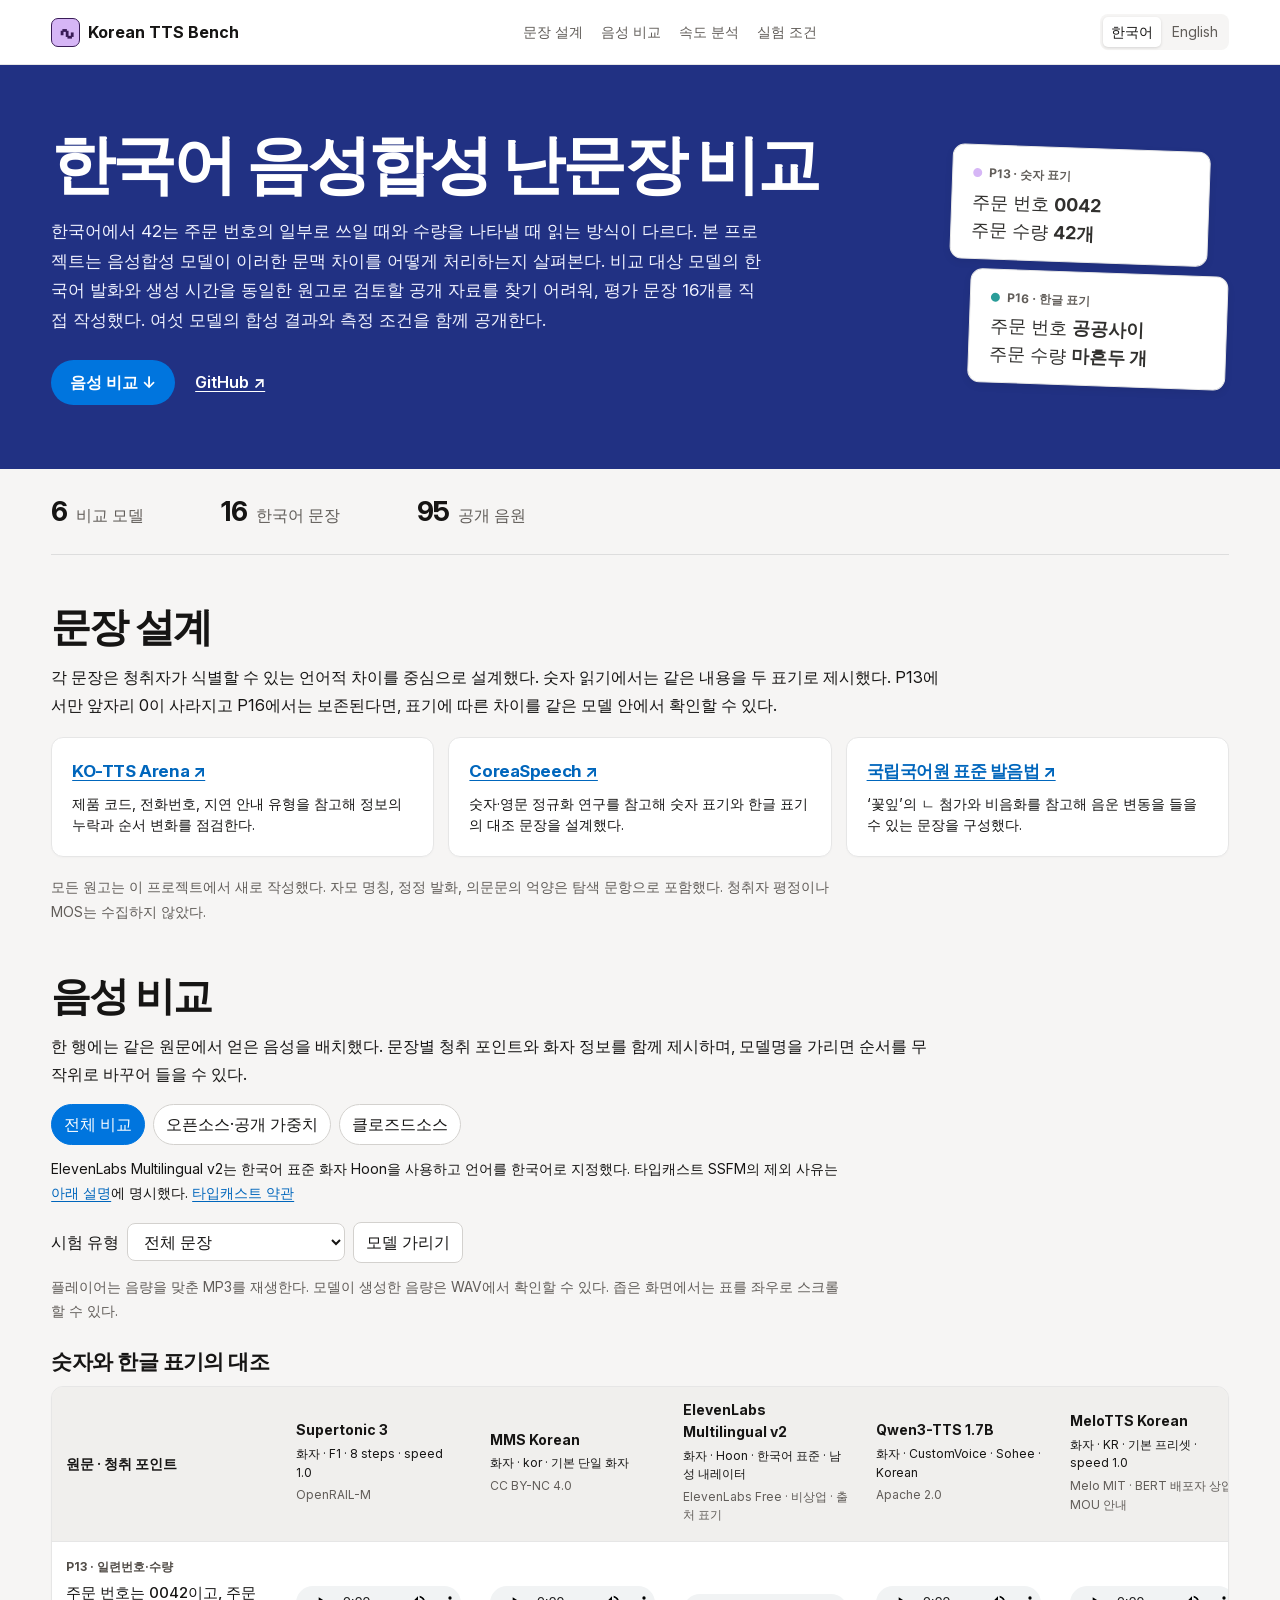
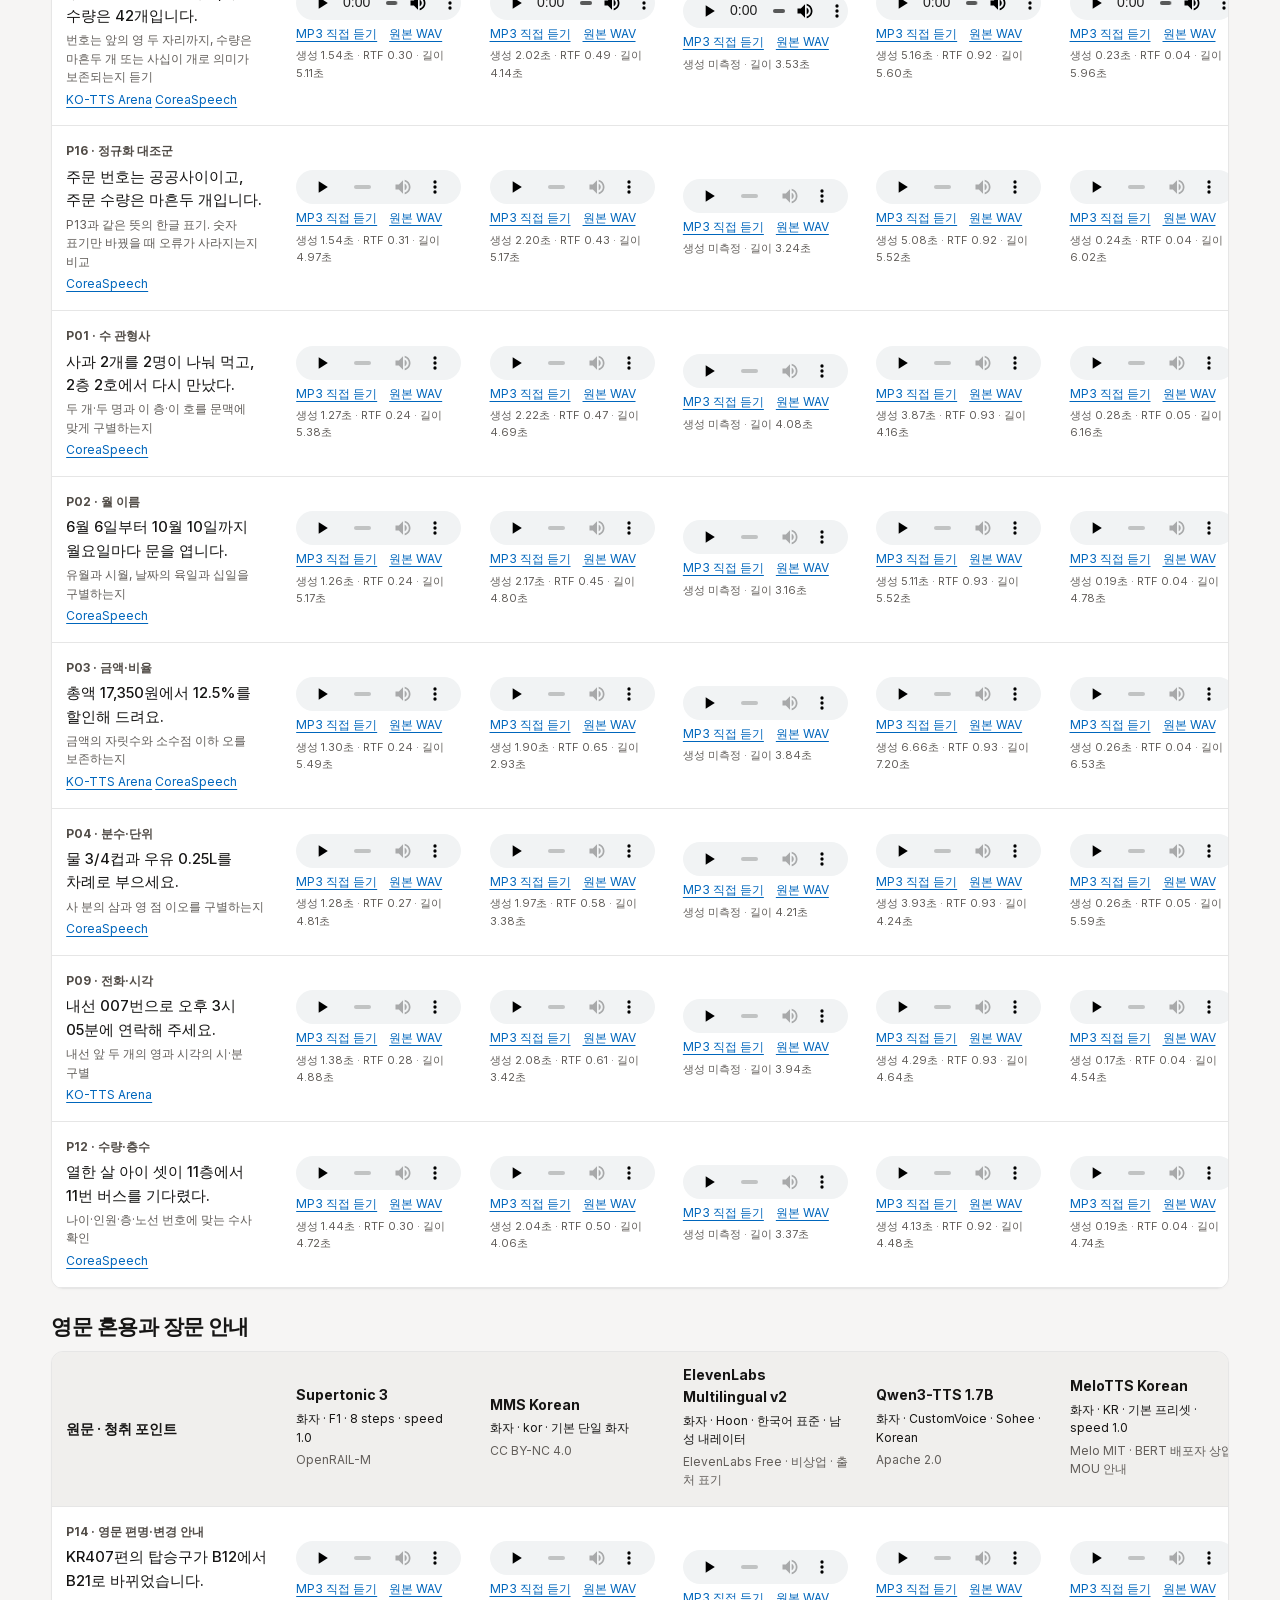
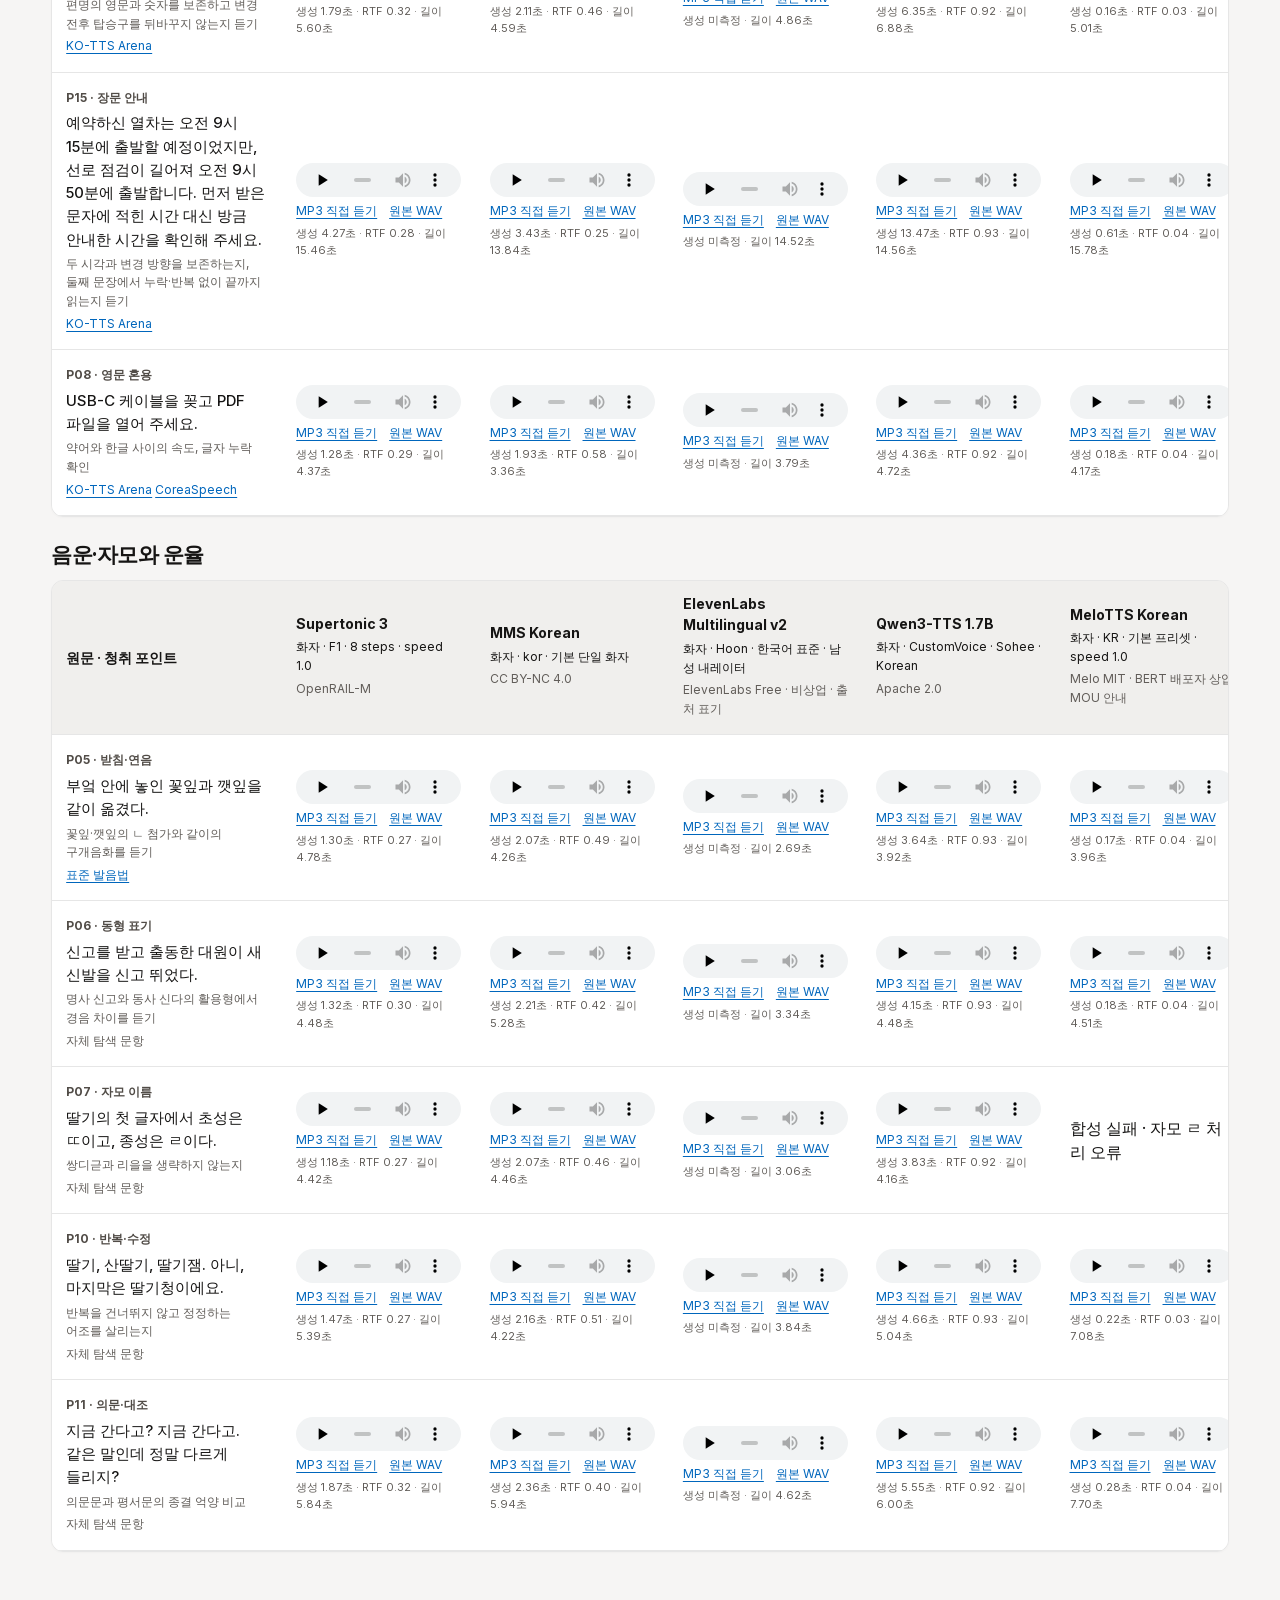
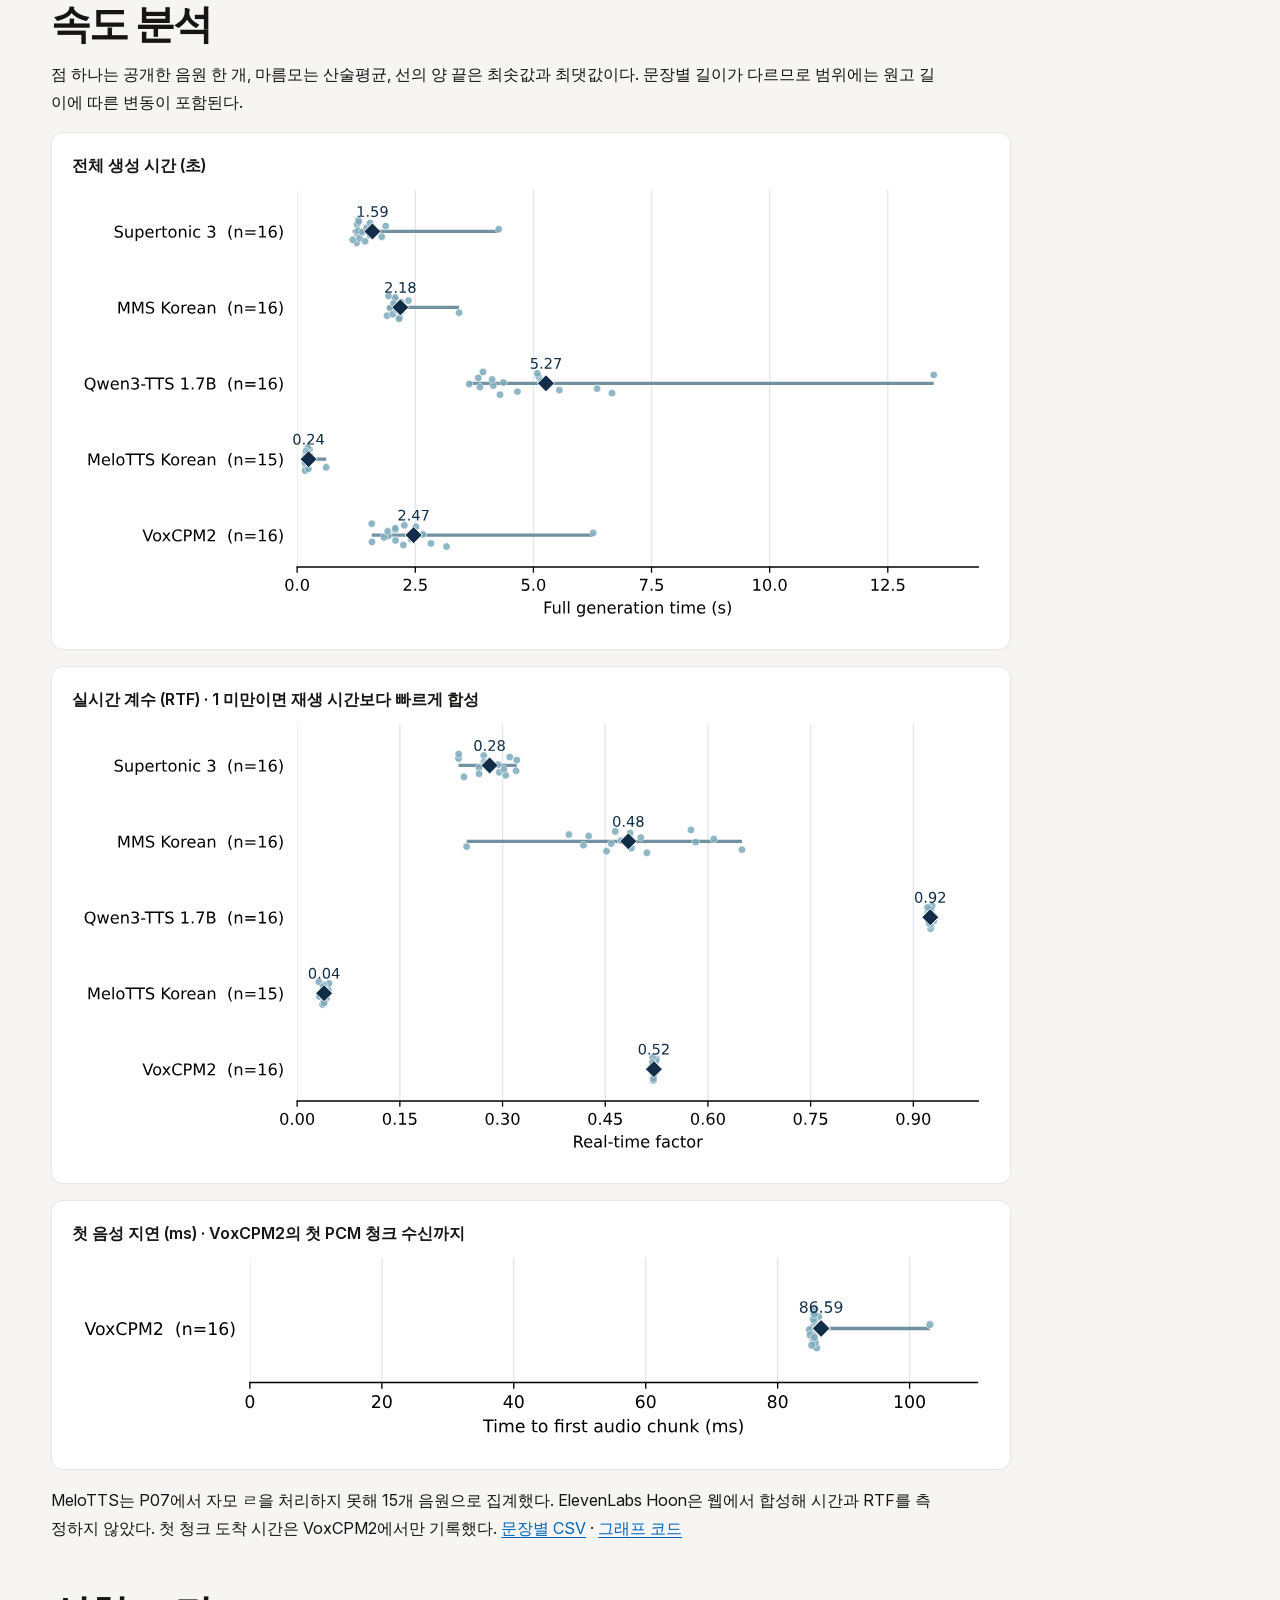
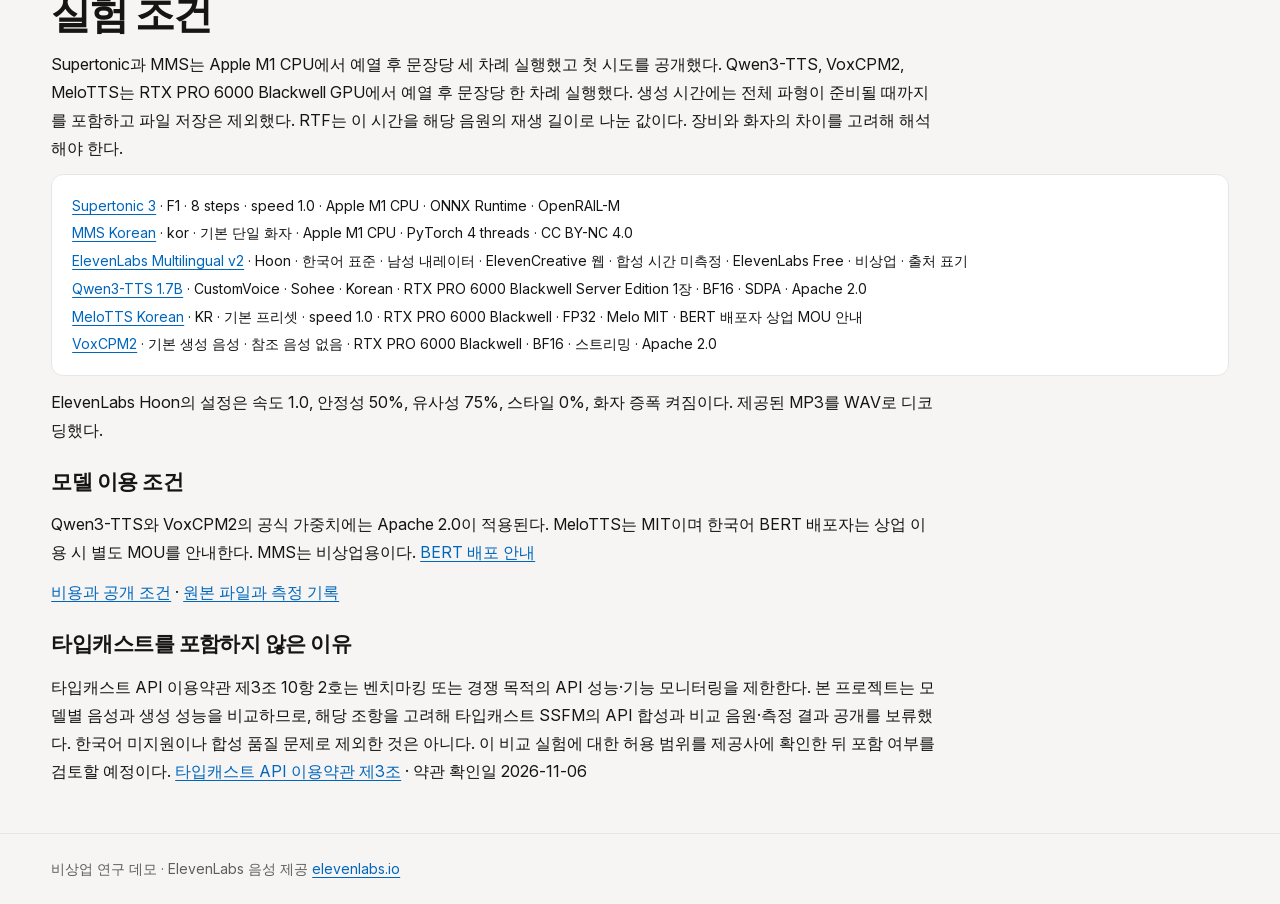
==== commit 4fa6ad7b: "Explain Typecast API benchmarking restriction in both languages" ====
--- a/index.html
+++ b/index.html
@@ -18,7 +18,7 @@
 <button role="tab" id="tab-all" data-access="all" aria-controls="tables" aria-selected="true" tabindex="0">전체 비교</button>
 <button role="tab" id="tab-open" data-access="open" aria-controls="tables" aria-selected="false" tabindex="-1">오픈소스·공개 가중치</button>
 <button role="tab" id="tab-closed" data-access="closed" aria-controls="tables" aria-selected="false" tabindex="-1">클로즈드소스</button>
-</div><p id="closed-note">ElevenLabs Multilingual v2는 한국어 표준 화자 Hoon을 사용하고 언어를 한국어로 지정했다. 타입캐스트 SSFM은 API 벤치마킹 제한으로 측정을 보류했다. <a href="https://help.typecast.ai/en/articles/11872662-typecast-api-terms-of-use">타입캐스트 약관</a></p>
+</div><p id="closed-note">ElevenLabs Multilingual v2는 한국어 표준 화자 Hoon을 사용하고 언어를 한국어로 지정했다. 타입캐스트 SSFM의 제외 사유는 <a href="#typecast-exclusion">아래 설명</a>에 명시했다. <a href="https://help.typecast.ai/en/articles/11872662-typecast-api-terms-of-use">타입캐스트 약관</a></p>
 <p id="open-note" hidden>공개 가중치 모델의 상업 이용 조건은 각 열에 표시했다.</p><div class="tools"><label>시험 유형 <select id="group"><option value="">전체 문장</option></select></label><button id="blind" aria-pressed="false">모델 가리기</button></div>
 <p class="note">플레이어는 음량을 맞춘 MP3를 재생한다. 모델이 생성한 음량은 WAV에서 확인할 수 있다. 좁은 화면에서는 표를 좌우로 스크롤할 수 있다.</p><div id="tables" role="tabpanel" aria-labelledby="tab-all">음원을 불러오는 중…</div></section>
 <section id="timing"><h2>속도 분석</h2>
@@ -28,4 +28,4 @@
 <figure><figcaption>첫 음성 지연 (ms) · VoxCPM2의 첫 PCM 청크 수신까지</figcaption><img loading="lazy" src="figures/first_audio_ms.svg" alt="첫 음성 지연 (ms) · VoxCPM2의 첫 PCM 청크 수신까지"></figure>
 <p>MeloTTS는 P07에서 자모 ㄹ을 처리하지 못해 15개 음원으로 집계했다. ElevenLabs Hoon은 웹에서 합성해 시간과 RTF를 측정하지 않았다. 첫 청크 도착 시간은 VoxCPM2에서만 기록했다. <a href="figures/timings.csv">문장별 CSV</a> · <a href="https://github.com/june-oh/korean-tts-bench/blob/main/scripts/plot_timings.py">그래프 코드</a></p></section>
 <section id="methods"><h2>실험 조건</h2>
-<p>Supertonic과 MMS는 Apple M1 CPU에서 예열 후 문장당 세 차례 실행했고 첫 시도를 공개했다. Qwen3-TTS, VoxCPM2, MeloTTS는 RTX PRO 6000 Blackwell GPU에서 예열 후 문장당 한 차례 실행했다. 생성 시간에는 전체 파형이 준비될 때까지를 포함하고 파일 저장은 제외했다. RTF는 이 시간을 해당 음원의 재생 길이로 나눈 값이다. 장비와 화자의 차이를 고려해 해석해야 한다.</p><div id="models"></div><p>ElevenLabs Hoon의 설정은 속도 1.0, 안정성 50%, 유사성 75%, 스타일 0%, 화자 증폭 켜짐이다. 제공된 MP3를 WAV로 디코딩했다.</p><h3>모델 이용 조건</h3><p>Qwen3-TTS와 VoxCPM2의 공식 가중치에는 Apache 2.0이 적용된다. MeloTTS는 MIT이며 한국어 BERT 배포자는 상업 이용 시 별도 MOU를 안내한다. MMS는 비상업용이다. <a href="https://github.com/kiyoungkim1/LMkor">BERT 배포 안내</a></p><p><a href="https://github.com/june-oh/korean-tts-bench#비용과-공개-조건">비용과 공개 조건</a> · <a href="https://github.com/june-oh/korean-tts-bench/tree/main/audio">원본 파일과 측정 기록</a></p></section></main><footer><div class="wrap">비상업 연구 데모 · ElevenLabs 음성 제공 <a href="https://elevenlabs.io/">elevenlabs.io</a></div></footer><script type="module" src="app.js?v=paper2"></script></body></html>+<p>Supertonic과 MMS는 Apple M1 CPU에서 예열 후 문장당 세 차례 실행했고 첫 시도를 공개했다. Qwen3-TTS, VoxCPM2, MeloTTS는 RTX PRO 6000 Blackwell GPU에서 예열 후 문장당 한 차례 실행했다. 생성 시간에는 전체 파형이 준비될 때까지를 포함하고 파일 저장은 제외했다. RTF는 이 시간을 해당 음원의 재생 길이로 나눈 값이다. 장비와 화자의 차이를 고려해 해석해야 한다.</p><div id="models"></div><p>ElevenLabs Hoon의 설정은 속도 1.0, 안정성 50%, 유사성 75%, 스타일 0%, 화자 증폭 켜짐이다. 제공된 MP3를 WAV로 디코딩했다.</p><h3>모델 이용 조건</h3><p>Qwen3-TTS와 VoxCPM2의 공식 가중치에는 Apache 2.0이 적용된다. MeloTTS는 MIT이며 한국어 BERT 배포자는 상업 이용 시 별도 MOU를 안내한다. MMS는 비상업용이다. <a href="https://github.com/kiyoungkim1/LMkor">BERT 배포 안내</a></p><p><a href="https://github.com/june-oh/korean-tts-bench#비용과-공개-조건">비용과 공개 조건</a> · <a href="https://github.com/june-oh/korean-tts-bench/tree/main/audio">원본 파일과 측정 기록</a></p><h3 id="typecast-exclusion">타입캐스트를 포함하지 않은 이유</h3><p>타입캐스트 API 이용약관 제3조 10항 2호는 벤치마킹 또는 경쟁 목적의 API 성능·기능 모니터링을 제한한다. 본 프로젝트는 모델별 음성과 생성 성능을 비교하므로, 해당 조항을 고려해 타입캐스트 SSFM의 API 합성과 비교 음원·측정 결과 공개를 보류했다. 한국어 미지원이나 합성 품질 문제로 제외한 것은 아니다. 이 비교 실험에 대한 허용 범위를 제공사에 확인한 뒤 포함 여부를 검토할 예정이다. <a href="https://help.typecast.ai/en/articles/11872662-typecast-api-terms-of-use">타입캐스트 API 이용약관 제3조</a> · 약관 확인일 2026-11-06</p></section></main><footer><div class="wrap">비상업 연구 데모 · ElevenLabs 음성 제공 <a href="https://elevenlabs.io/">elevenlabs.io</a></div></footer><script type="module" src="app.js?v=paper2"></script></body></html>
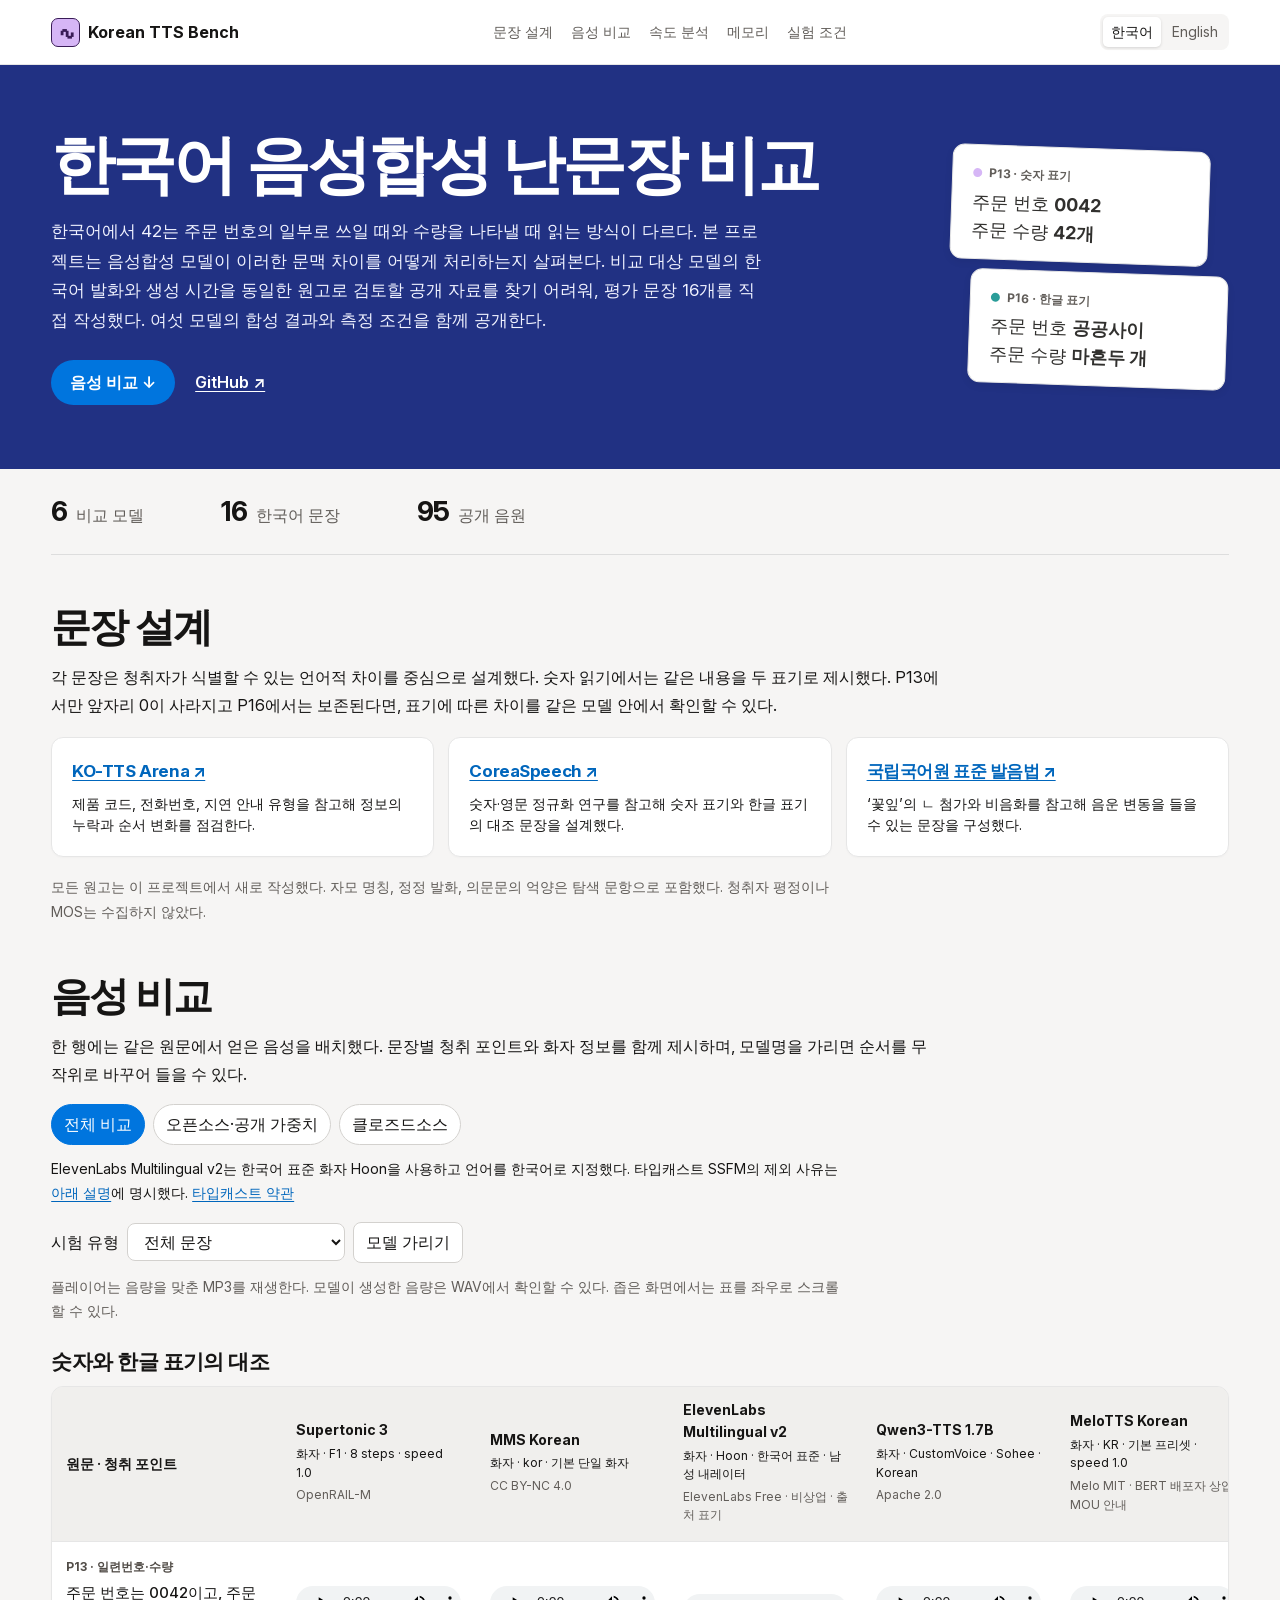
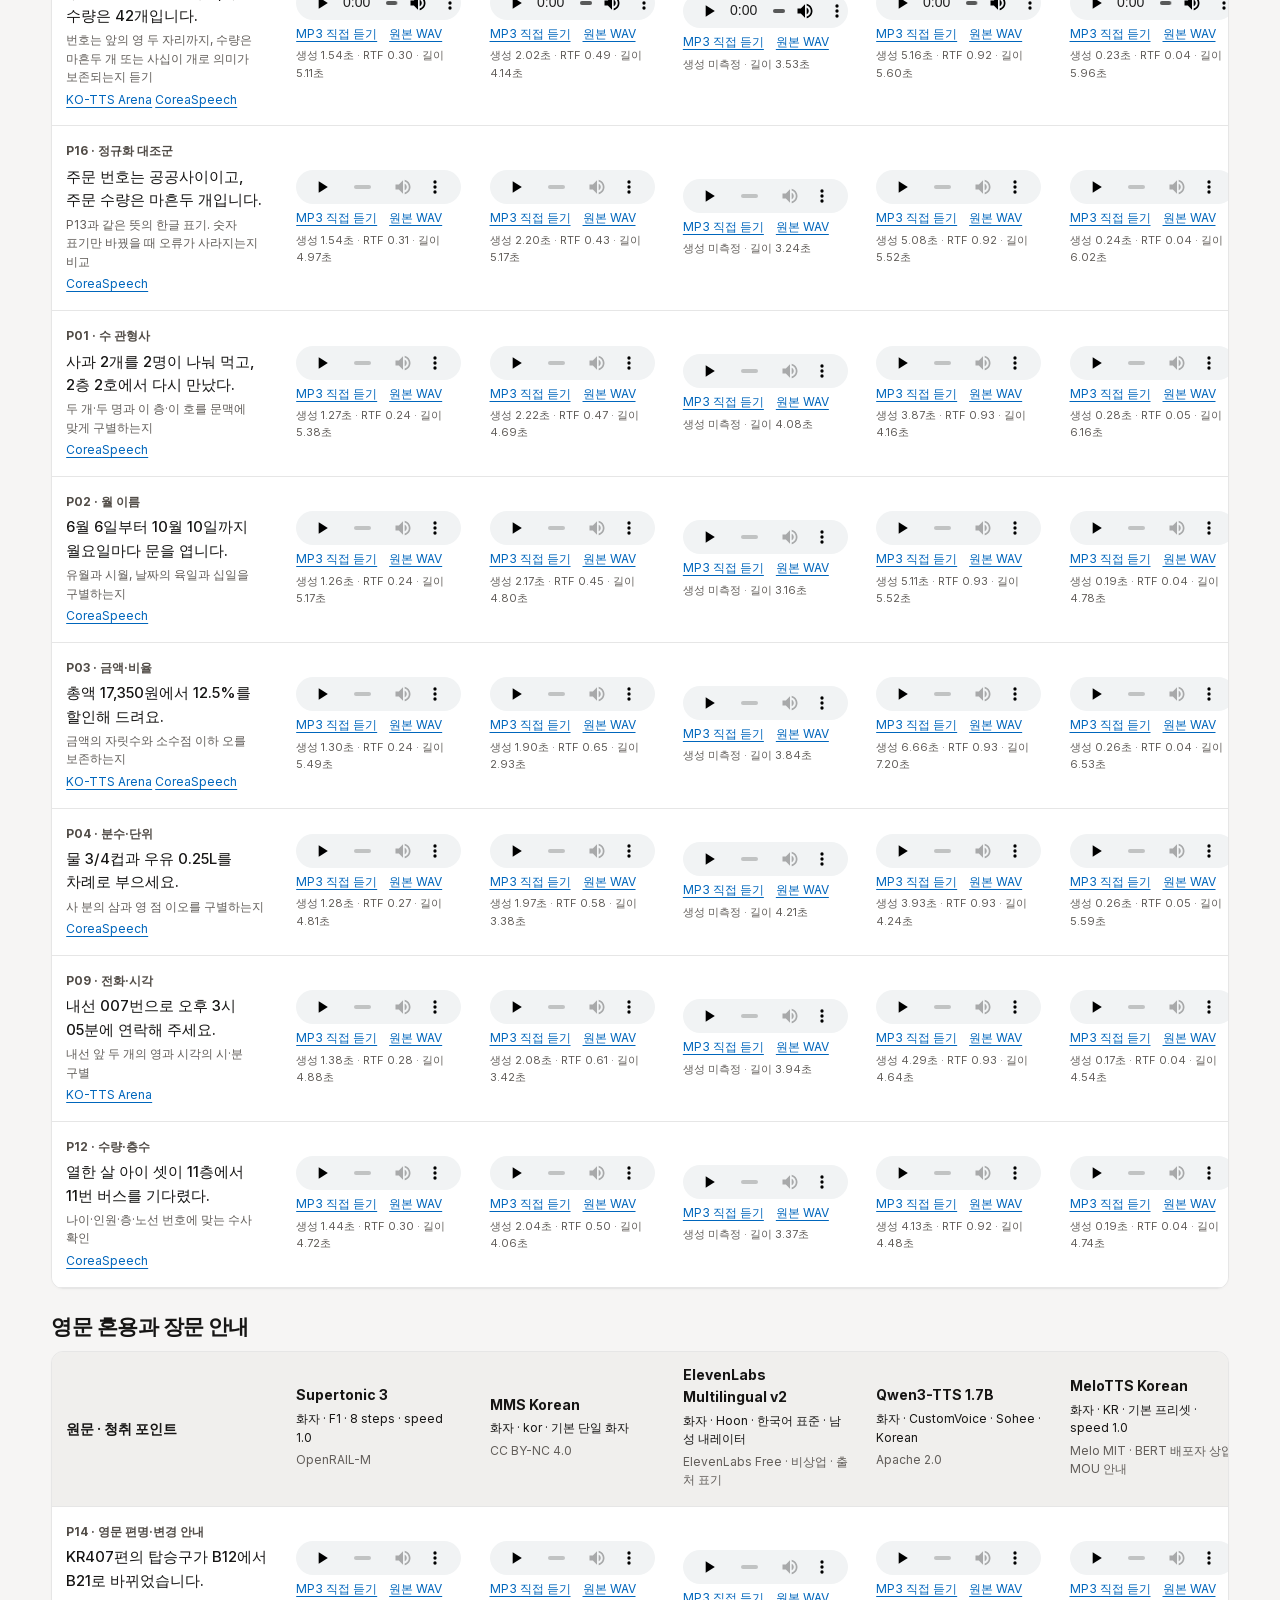
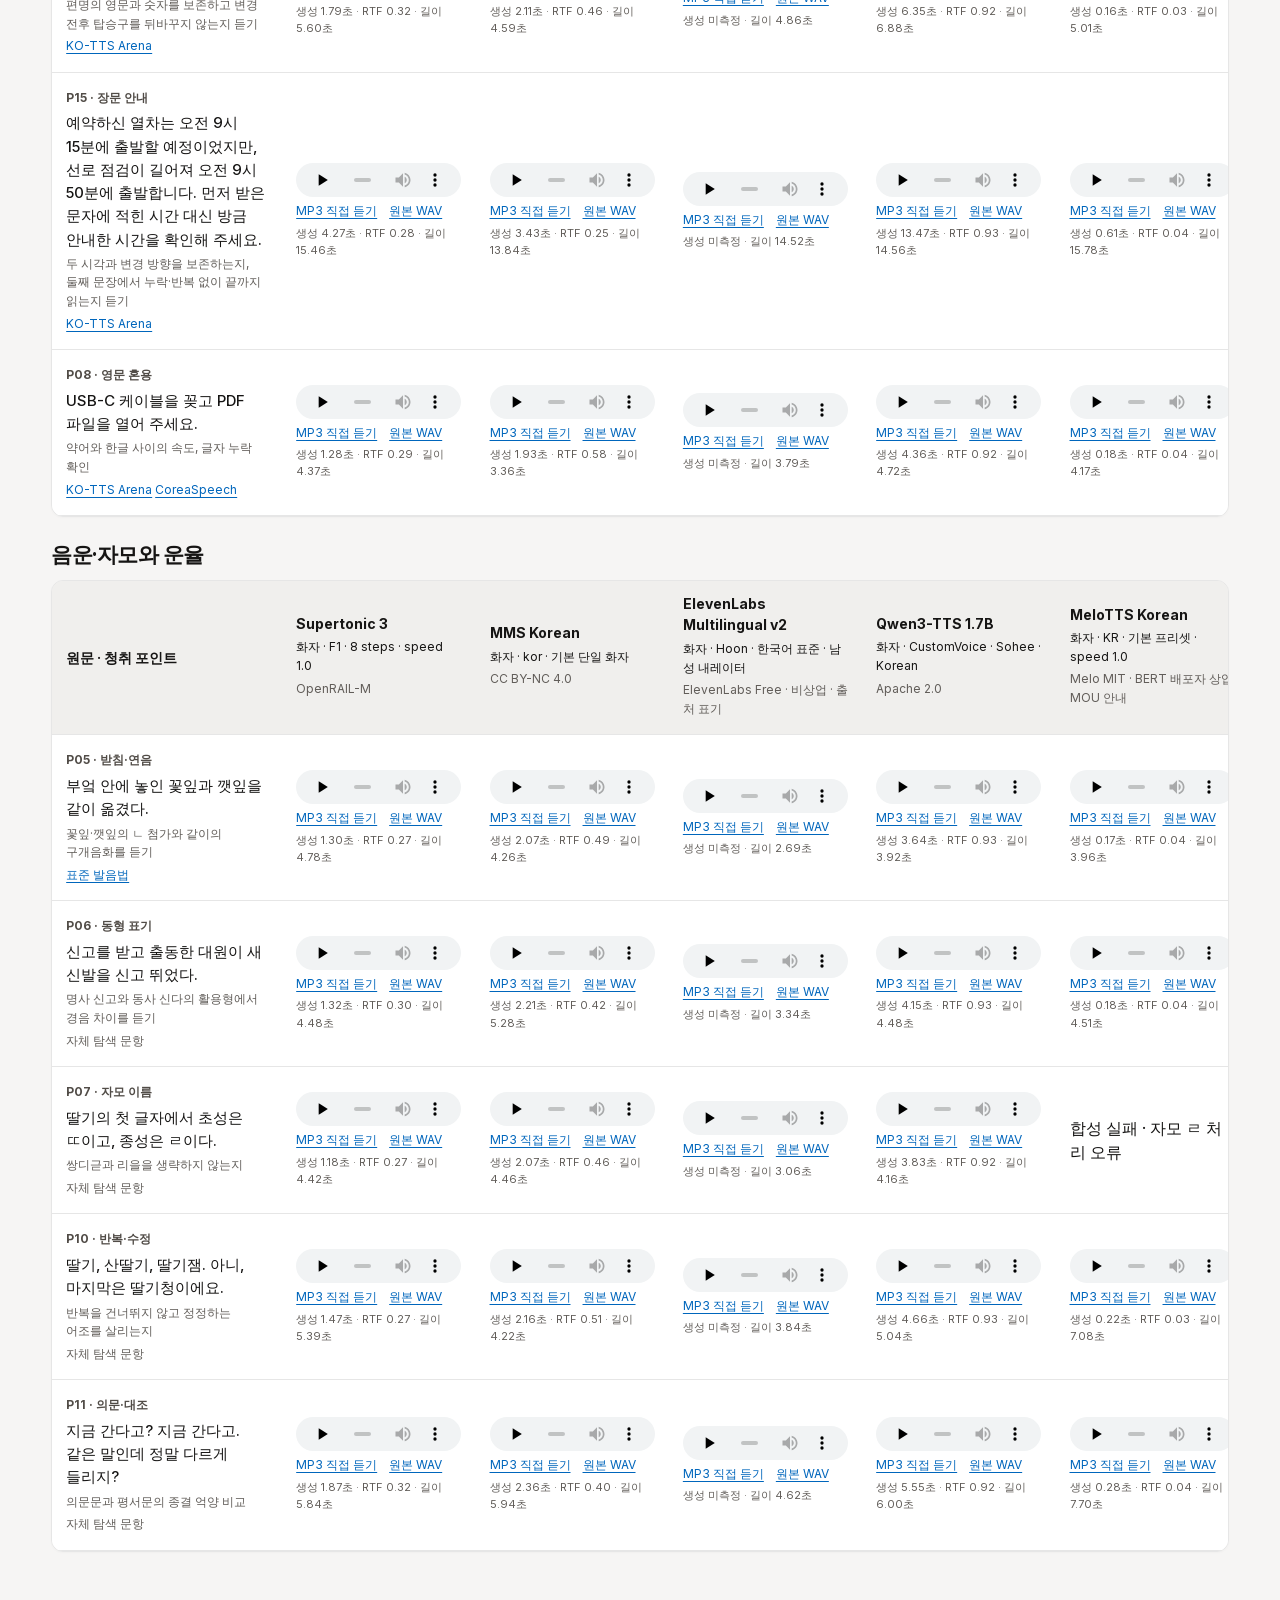
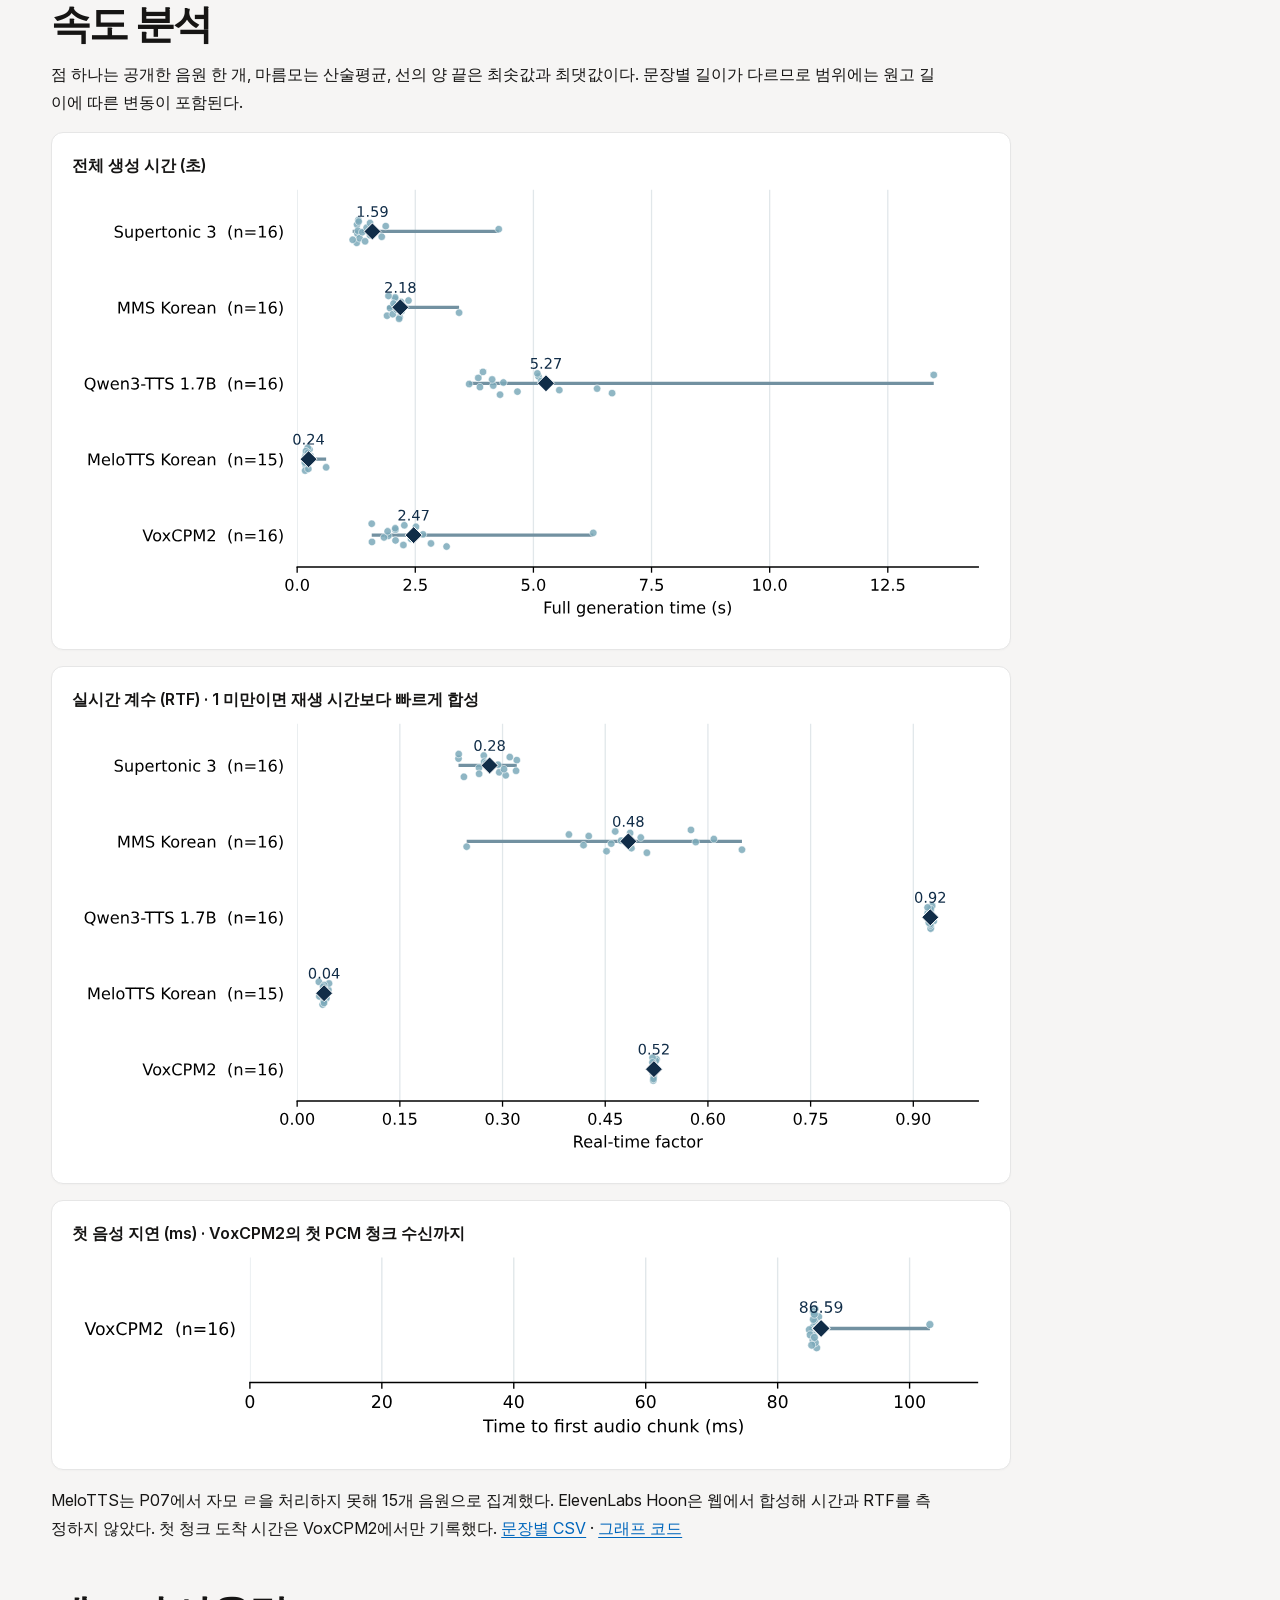
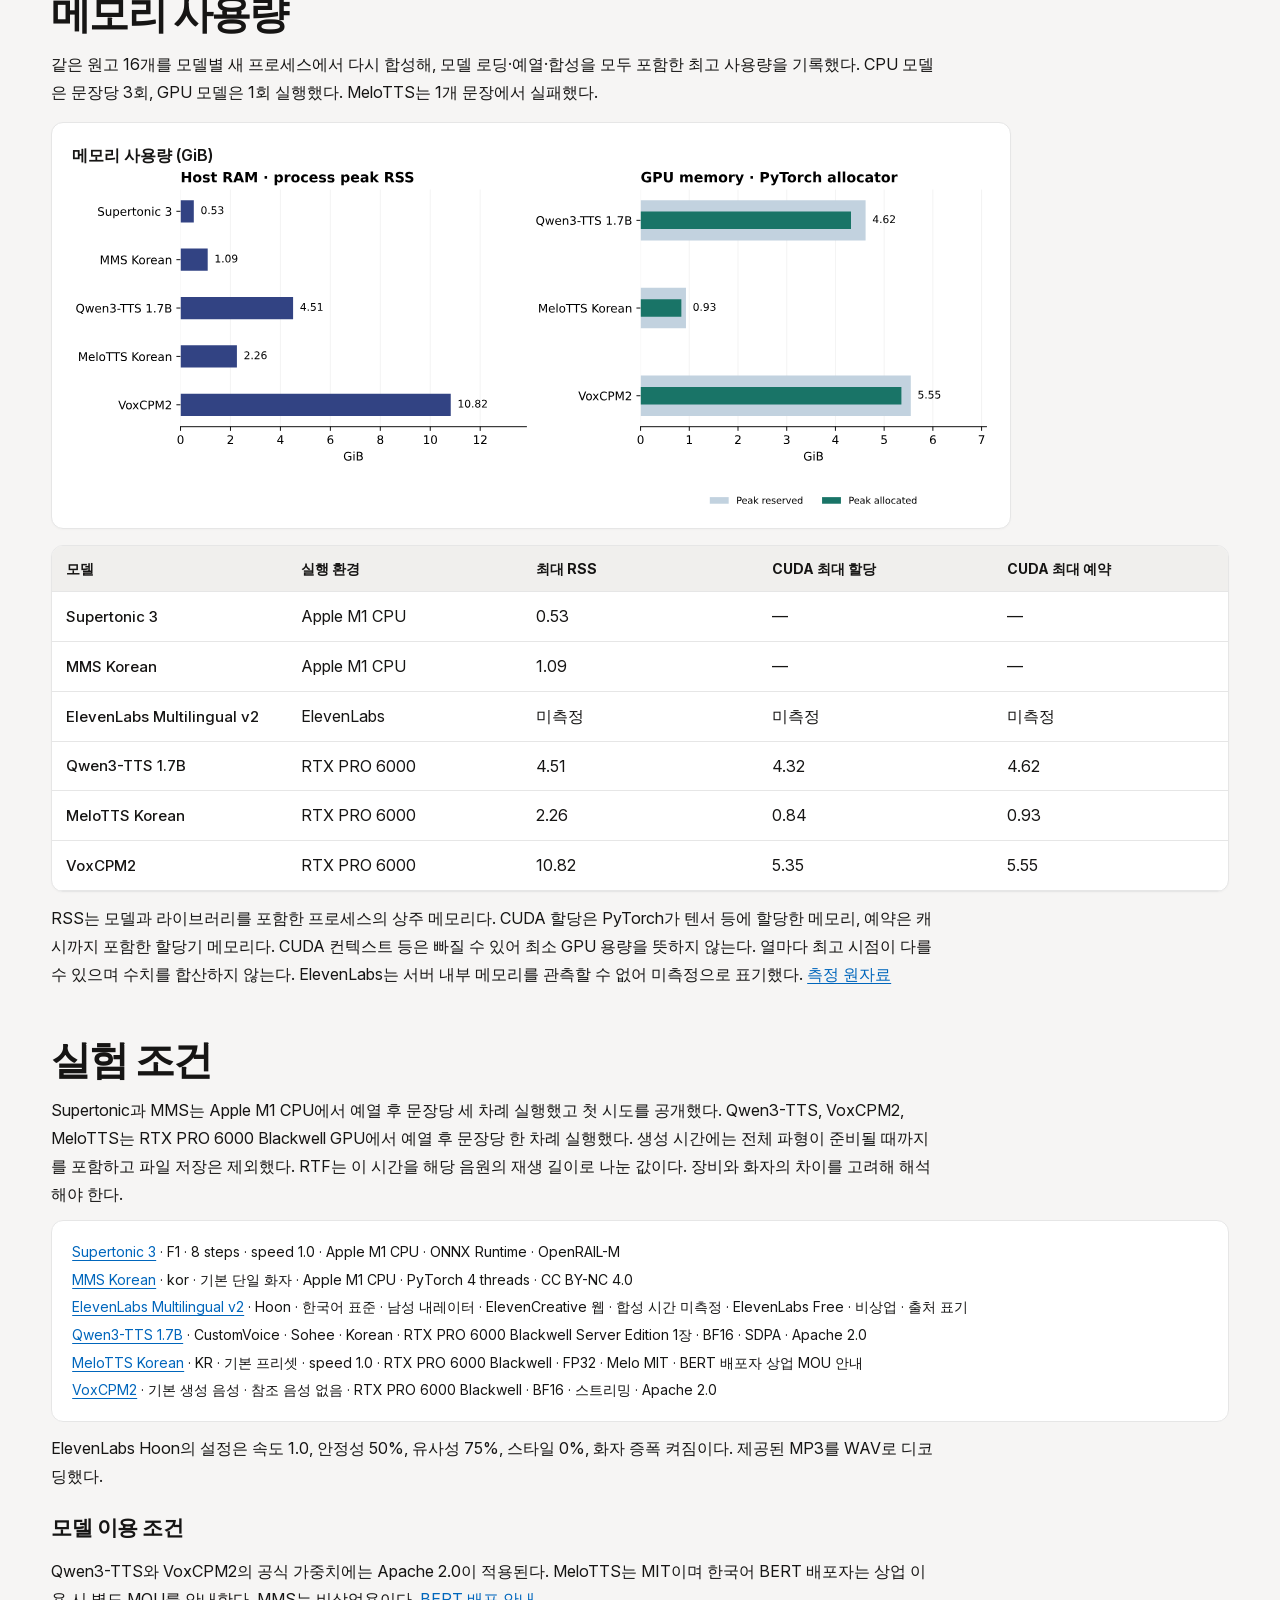
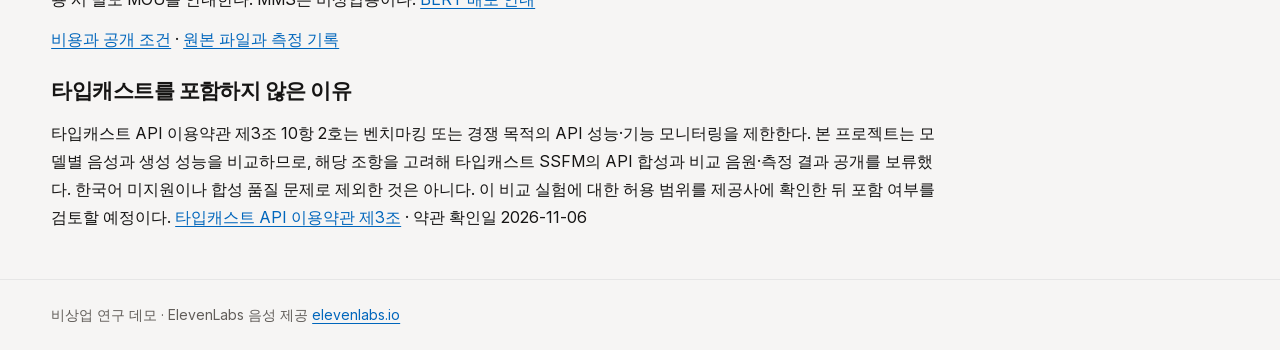
==== commit 79dcccda: "Report measured host and CUDA memory peaks for Korean TTS models" ====
--- a/index.html
+++ b/index.html
@@ -1,5 +1,5 @@
 <!doctype html><html lang="ko"><head><meta charset="utf-8"><meta name="viewport" content="width=device-width,initial-scale=1"><title>한국어 음성합성 난문장 비교 | elevenlabs.io</title><link rel="alternate" hreflang="ko" href="index.html"><link rel="alternate" hreflang="en" href="en.html"><link rel="stylesheet" href="style.css?v=paper2"></head><body>
-<div class="topbar"><div class="wrap top"><a class="brand" href="#overview"><span class="glyph" aria-hidden="true">∿</span> Korean TTS Bench</a><nav class="wide"><a href="#design">문장 설계</a><a href="#samples">음성 비교</a><a href="#timing">속도 분석</a><a href="#methods">실험 조건</a></nav><details class="toc"><summary>목차</summary><nav><a href="#design">문장 설계</a><a href="#samples">음성 비교</a><a href="#timing">속도 분석</a><a href="#methods">실험 조건</a></nav></details><div class="languages"><a hreflang="ko" lang="ko" href="index.html" aria-current="page">한국어</a><a hreflang="en" lang="en" href="en.html" id="other-lang">English</a></div></div></div>
+<div class="topbar"><div class="wrap top"><a class="brand" href="#overview"><span class="glyph" aria-hidden="true">∿</span> Korean TTS Bench</a><nav class="wide"><a href="#design">문장 설계</a><a href="#samples">음성 비교</a><a href="#timing">속도 분석</a><a href="#memory">메모리</a><a href="#methods">실험 조건</a></nav><details class="toc"><summary>목차</summary><nav><a href="#design">문장 설계</a><a href="#samples">음성 비교</a><a href="#timing">속도 분석</a><a href="#memory">메모리</a><a href="#methods">실험 조건</a></nav></details><div class="languages"><a hreflang="ko" lang="ko" href="index.html" aria-current="page">한국어</a><a hreflang="en" lang="en" href="en.html" id="other-lang">English</a></div></div></div>
 <header id="overview"><div class="wrap hero"><div><h1>한국어 음성합성 난문장 비교</h1><p>한국어에서 42는 주문 번호의 일부로 쓰일 때와 수량을 나타낼 때 읽는 방식이 다르다. 본 프로젝트는 음성합성 모델이 이러한 문맥 차이를 어떻게 처리하는지 살펴본다. 비교 대상 모델의 한국어 발화와 생성 시간을 동일한 원고로 검토할 공개 자료를 찾기 어려워, 평가 문장 16개를 직접 작성했다. 여섯 모델의 합성 결과와 측정 조건을 함께 공개한다.</p><div class="actions"><a class="primary" href="#samples">음성 비교 ↓</a><a href="https://github.com/june-oh/korean-tts-bench">GitHub ↗</a></div></div><aside class="pair"><div class="paper"><small>P13 · 숫자 표기</small><div lang="ko">주문 번호 <b>0042</b><br>주문 수량 <b>42개</b></div></div><div class="paper"><small>P16 · 한글 표기</small><div lang="ko">주문 번호 <b>공공사이</b><br>주문 수량 <b>마흔두 개</b></div></div></aside></div></header><main class="wrap"><div class="summary">
 <div><strong>6</strong><span>비교 모델</span></div>
 <div><strong>16</strong><span>한국어 문장</span></div>
@@ -27,5 +27,6 @@
 <figure><figcaption>실시간 계수 (RTF) · 1 미만이면 재생 시간보다 빠르게 합성</figcaption><img loading="lazy" src="figures/rtf.svg" alt="실시간 계수 (RTF) · 1 미만이면 재생 시간보다 빠르게 합성"></figure>
 <figure><figcaption>첫 음성 지연 (ms) · VoxCPM2의 첫 PCM 청크 수신까지</figcaption><img loading="lazy" src="figures/first_audio_ms.svg" alt="첫 음성 지연 (ms) · VoxCPM2의 첫 PCM 청크 수신까지"></figure>
 <p>MeloTTS는 P07에서 자모 ㄹ을 처리하지 못해 15개 음원으로 집계했다. ElevenLabs Hoon은 웹에서 합성해 시간과 RTF를 측정하지 않았다. 첫 청크 도착 시간은 VoxCPM2에서만 기록했다. <a href="figures/timings.csv">문장별 CSV</a> · <a href="https://github.com/june-oh/korean-tts-bench/blob/main/scripts/plot_timings.py">그래프 코드</a></p></section>
+<section id="memory"><h2>메모리 사용량</h2><p>같은 원고 16개를 모델별 새 프로세스에서 다시 합성해, 모델 로딩·예열·합성을 모두 포함한 최고 사용량을 기록했다. CPU 모델은 문장당 3회, GPU 모델은 1회 실행했다. MeloTTS는 1개 문장에서 실패했다.</p><figure><figcaption>메모리 사용량 (GiB)</figcaption><img loading="lazy" src="figures/memory.svg" alt="메모리 사용량 (GiB)"></figure><div class="scroll" tabindex="0" style="overflow-x:auto"><table style="min-width:650px"><thead><tr><th scope="col">모델</th><th scope="col">실행 환경</th><th scope="col">최대 RSS</th><th scope="col">CUDA 최대 할당</th><th scope="col">CUDA 최대 예약</th></tr></thead><tbody><tr><th scope="row">Supertonic 3</th><td>Apple M1 CPU</td><td>0.53</td><td>—</td><td>—</td></tr><tr><th scope="row">MMS Korean</th><td>Apple M1 CPU</td><td>1.09</td><td>—</td><td>—</td></tr><tr><th scope="row">ElevenLabs Multilingual v2</th><td>ElevenLabs</td><td>미측정</td><td>미측정</td><td>미측정</td></tr><tr><th scope="row">Qwen3-TTS 1.7B</th><td>RTX PRO 6000</td><td>4.51</td><td>4.32</td><td>4.62</td></tr><tr><th scope="row">MeloTTS Korean</th><td>RTX PRO 6000</td><td>2.26</td><td>0.84</td><td>0.93</td></tr><tr><th scope="row">VoxCPM2</th><td>RTX PRO 6000</td><td>10.82</td><td>5.35</td><td>5.55</td></tr></tbody></table></div><p>RSS는 모델과 라이브러리를 포함한 프로세스의 상주 메모리다. CUDA 할당은 PyTorch가 텐서 등에 할당한 메모리, 예약은 캐시까지 포함한 할당기 메모리다. CUDA 컨텍스트 등은 빠질 수 있어 최소 GPU 용량을 뜻하지 않는다. 열마다 최고 시점이 다를 수 있으며 수치를 합산하지 않는다. ElevenLabs는 서버 내부 메모리를 관측할 수 없어 미측정으로 표기했다. <a href="figures/memory.json">측정 원자료</a></p></section>
 <section id="methods"><h2>실험 조건</h2>
 <p>Supertonic과 MMS는 Apple M1 CPU에서 예열 후 문장당 세 차례 실행했고 첫 시도를 공개했다. Qwen3-TTS, VoxCPM2, MeloTTS는 RTX PRO 6000 Blackwell GPU에서 예열 후 문장당 한 차례 실행했다. 생성 시간에는 전체 파형이 준비될 때까지를 포함하고 파일 저장은 제외했다. RTF는 이 시간을 해당 음원의 재생 길이로 나눈 값이다. 장비와 화자의 차이를 고려해 해석해야 한다.</p><div id="models"></div><p>ElevenLabs Hoon의 설정은 속도 1.0, 안정성 50%, 유사성 75%, 스타일 0%, 화자 증폭 켜짐이다. 제공된 MP3를 WAV로 디코딩했다.</p><h3>모델 이용 조건</h3><p>Qwen3-TTS와 VoxCPM2의 공식 가중치에는 Apache 2.0이 적용된다. MeloTTS는 MIT이며 한국어 BERT 배포자는 상업 이용 시 별도 MOU를 안내한다. MMS는 비상업용이다. <a href="https://github.com/kiyoungkim1/LMkor">BERT 배포 안내</a></p><p><a href="https://github.com/june-oh/korean-tts-bench#비용과-공개-조건">비용과 공개 조건</a> · <a href="https://github.com/june-oh/korean-tts-bench/tree/main/audio">원본 파일과 측정 기록</a></p><h3 id="typecast-exclusion">타입캐스트를 포함하지 않은 이유</h3><p>타입캐스트 API 이용약관 제3조 10항 2호는 벤치마킹 또는 경쟁 목적의 API 성능·기능 모니터링을 제한한다. 본 프로젝트는 모델별 음성과 생성 성능을 비교하므로, 해당 조항을 고려해 타입캐스트 SSFM의 API 합성과 비교 음원·측정 결과 공개를 보류했다. 한국어 미지원이나 합성 품질 문제로 제외한 것은 아니다. 이 비교 실험에 대한 허용 범위를 제공사에 확인한 뒤 포함 여부를 검토할 예정이다. <a href="https://help.typecast.ai/en/articles/11872662-typecast-api-terms-of-use">타입캐스트 API 이용약관 제3조</a> · 약관 확인일 2026-11-06</p></section></main><footer><div class="wrap">비상업 연구 데모 · ElevenLabs 음성 제공 <a href="https://elevenlabs.io/">elevenlabs.io</a></div></footer><script type="module" src="app.js?v=paper2"></script></body></html>
